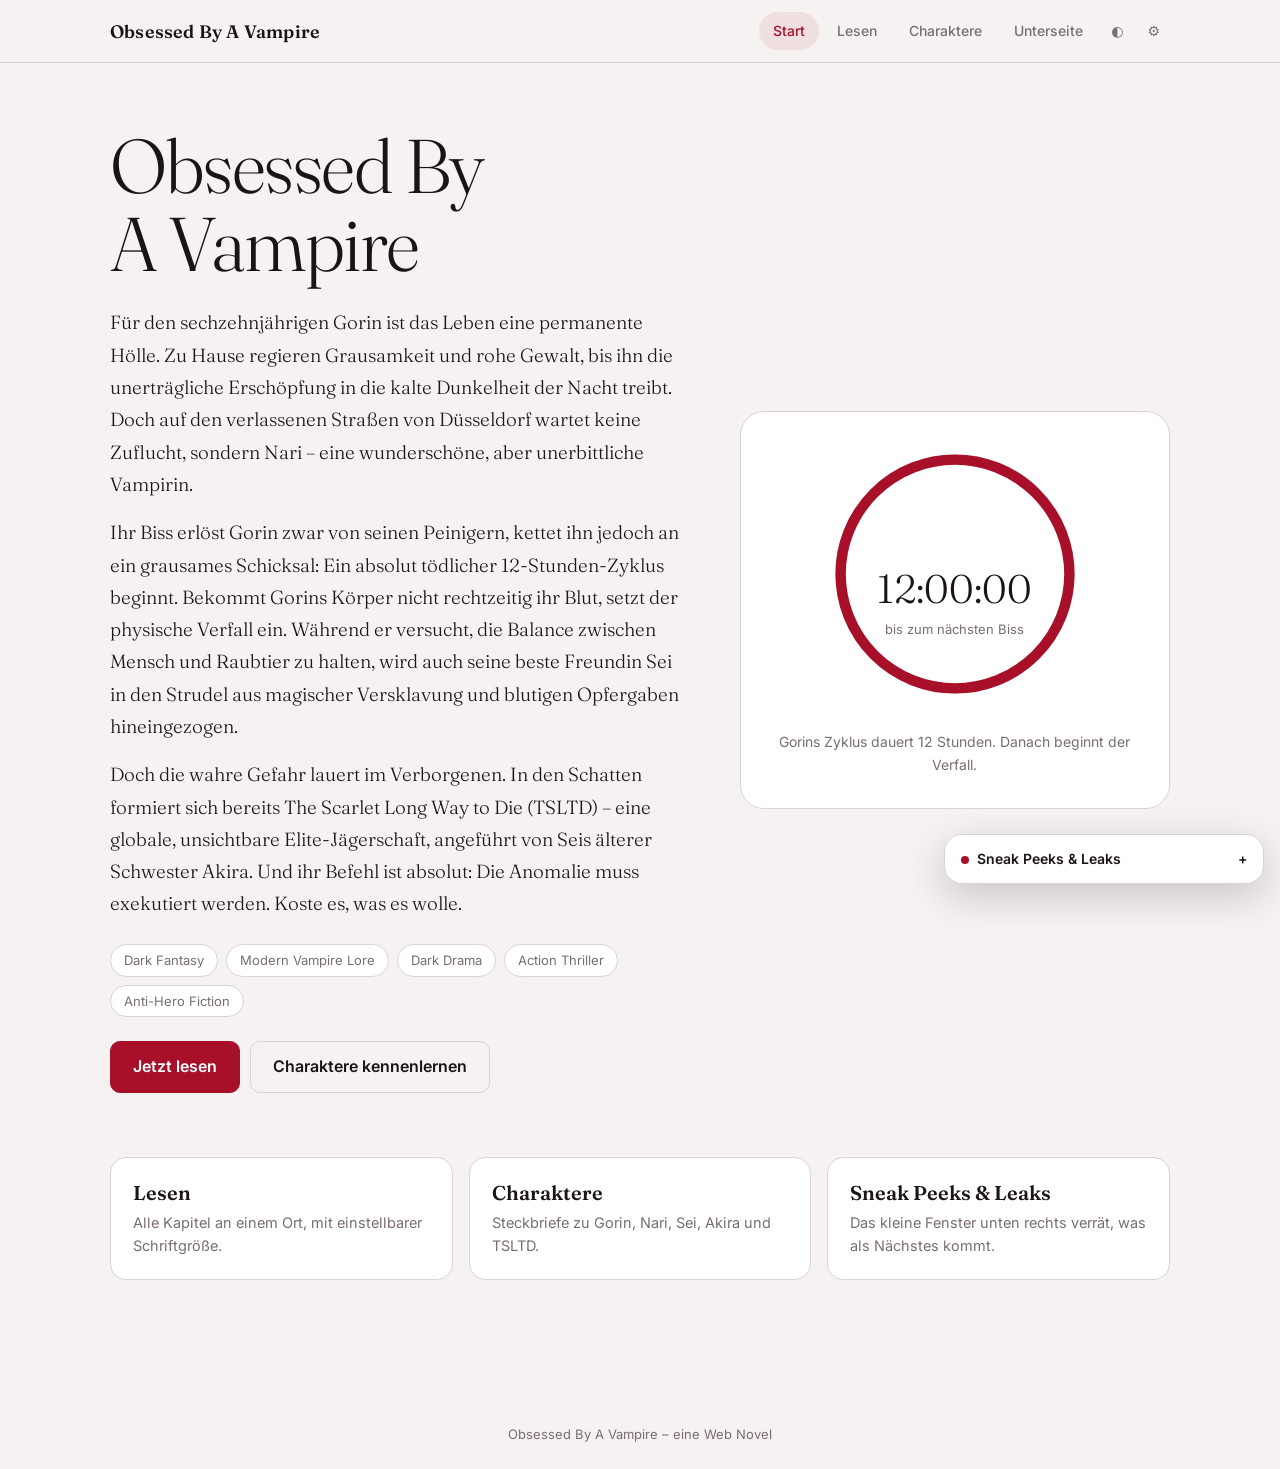
==== index.html @ 16e7b33f "Revise prologue and add character descriptions Updated the prologue and added character details for " ====
<!DOCTYPE html>
<html lang="de">
<head>
<meta charset="utf-8">
<meta name="viewport" content="width=device-width, initial-scale=1, viewport-fit=cover">
<title>My History</title>
<link rel="icon" href="data:image/svg+xml,<svg xmlns='http://www.w3.org/2000/svg' viewBox='0 0 100 100'><text y='.9em' font-size='90'>🩸</text></svg>">
 <link rel="preconnect" href="https://fonts.googleapis.com">
<link href="https://fonts.googleapis.com/css2?family=Fraunces:ital,opsz,wght@0,9..144,300;0,9..144,600;1,9..144,300&family=Inter:wght@400;500;600&display=swap" rel="stylesheet">
<style>
:root{--bg:#f6f2f1;--bg2:#ece5e4;--panel:#fff;--ink:#1b1417;--mute:#7a6d72;--line:#ddd2d2;--red:#a8102a;--redsoft:#a8102a14;--ok:#1f7a4d;
--serif:'Fraunces',Georgia,'Times New Roman',serif;--sans:'Inter',system-ui,-apple-system,'Segoe UI',sans-serif;
box-sizing:border-box;padding-top:env(safe-area-inset-top,0px);padding-bottom:env(safe-area-inset-bottom,0px)}
@media (prefers-color-scheme:dark){:root:not([data-theme="light"]){--bg:#0f0b0d;--bg2:#161013;--panel:#1b1317;--ink:#efe7e6;--mute:#9a8b90;--line:#2d2227;--red:#e0405a;--redsoft:#e0405a1c;--ok:#4ccf8b}}
:root[data-theme="dark"]{--bg:#0f0b0d;--bg2:#161013;--panel:#1b1317;--ink:#efe7e6;--mute:#9a8b90;--line:#2d2227;--red:#e0405a;--redsoft:#e0405a1c;--ok:#4ccf8b}
html{scroll-padding-top:env(safe-area-inset-top,0px)}
*{box-sizing:border-box}
[hidden]{display:none!important}
body{margin:0;background:var(--bg);color:var(--ink);font:400 16px/1.6 var(--sans);-webkit-font-smoothing:antialiased}
button{font:inherit;color:inherit;cursor:pointer}
:focus-visible{outline:2px solid var(--red);outline-offset:2px}
header{position:sticky;top:env(safe-area-inset-top,0px);z-index:10;background:color-mix(in srgb,var(--bg) 88%,transparent);backdrop-filter:blur(10px);border-bottom:1px solid var(--line)}
.bar{max-width:1100px;margin:auto;display:flex;align-items:center;justify-content:space-between;padding:12px 20px;gap:12px;flex-wrap:wrap}
.logo{font:600 18px var(--serif);letter-spacing:.2px;background:none;border:0;padding:0}
nav{display:flex;gap:4px;align-items:center;flex-wrap:wrap}
nav button,nav a{background:none;border:0;padding:8px 14px;border-radius:99px;color:var(--mute);font-weight:500;font-size:14px;text-decoration:none}
nav button[aria-current=true]{background:var(--redsoft);color:var(--red)}
nav .theme{padding:8px 10px}
main{max-width:1100px;margin:auto;padding:0 20px 120px}
.view{display:none}.view.on{display:block}
/* Start */
.hero{display:grid;grid-template-columns:1.15fr .85fr;gap:48px;align-items:center;padding:64px 0 40px}
h1{font:300 clamp(40px,7vw,76px)/1.02 var(--serif);margin:0 0 24px;letter-spacing:-1.5px}
.lead{font:300 19px/1.7 var(--serif);color:var(--ink);max-width:56ch}
.lead p{margin:0 0 16px}
.tags{display:flex;flex-wrap:wrap;gap:8px;margin:24px 0}
.tags span{border:1px solid var(--line);background:var(--panel);padding:5px 13px;border-radius:99px;font-size:13px;color:var(--mute)}
.cta{display:flex;gap:10px;flex-wrap:wrap}
.btn{display:block;text-align:center;text-decoration:none;background:var(--red);color:#fff;border:1px solid var(--red);padding:12px 22px;border-radius:10px;font-weight:600}
.btn.ghost{background:transparent;color:var(--ink);border-color:var(--line)}
.btn.big{padding:14px 20px;border-radius:12px;font-size:16px}
.btn:disabled{opacity:.55;cursor:wait}
.clock{background:var(--panel);border:1px solid var(--line);border-radius:24px;padding:32px;text-align:center}
.clock svg{width:100%;max-width:260px}
.clock .t{font:300 40px var(--serif);font-variant-numeric:tabular-nums;margin-top:-148px;position:relative}
.clock small{display:block;color:var(--mute);font-size:13px;margin-top:6px;position:relative}
.clock p{margin:92px 0 0;color:var(--mute);font-size:14px}
.cards{display:grid;grid-template-columns:repeat(3,1fr);gap:16px;margin-top:24px}
.card{background:var(--panel);border:1px solid var(--line);border-radius:16px;padding:22px}
.card h3{font:600 20px var(--serif);margin:0 0 6px}
.card p{margin:0;color:var(--mute);font-size:14.5px}
/* Lesen */
.reader{display:grid;grid-template-columns:240px 1fr;gap:28px;padding-top:32px}
.toc{position:sticky;top:76px;align-self:start;display:flex;flex-direction:column;gap:4px}
.toc h4{margin:0 0 8px;font:600 15px var(--serif)}
.toc button{text-align:left;background:none;border:0;padding:9px 12px;border-radius:10px;color:var(--mute);font-size:14px}
.toc button[aria-current=true]{background:var(--redsoft);color:var(--red);font-weight:600}
.page{background:var(--panel);border:1px solid var(--line);border-radius:20px;padding:clamp(24px,5vw,56px);min-height:70vh}
.tools{display:flex;justify-content:space-between;align-items:center;margin-bottom:28px;color:var(--mute);font-size:13px;gap:12px;flex-wrap:wrap}
.tools div{display:flex;gap:6px}
.tools button{background:var(--bg2);border:1px solid var(--line);border-radius:8px;padding:4px 11px}
.page h2{font:600 32px/1.15 var(--serif);margin:0 0 28px}
.text{font:300 var(--fs,19px)/1.85 var(--serif);max-width:62ch}
.text p{margin:0 0 1.2em}
.nextrow{display:flex;justify-content:space-between;margin-top:40px;padding-top:24px;border-top:1px solid var(--line)}
.nextrow .btn{padding:10px 20px}
/* Charaktere */
.chars{display:grid;grid-template-columns:repeat(2,1fr);gap:20px;padding-top:32px}
.char{background:var(--panel);border:1px solid var(--line);border-radius:20px;padding:26px;display:flex;flex-direction:column;gap:14px}
.head{display:flex;gap:16px;align-items:center}
.av{width:60px;height:60px;border-radius:50%;background:var(--redsoft);color:var(--red);display:grid;place-items:center;font:600 26px var(--serif);flex:none}
.char h3{margin:0;font:600 24px var(--serif)}
.char .role{color:var(--mute);font-size:14px}
.char p{margin:0;font-size:15px}
.facts{display:grid;grid-template-columns:auto 1fr;gap:6px 16px;margin:0;font-size:14px}
.facts dt{color:var(--mute)}.facts dd{margin:0}
h2.sec{font:300 34px var(--serif);margin:48px 0 0;letter-spacing:-.5px}
/* Sneak-Fenster */
.peek{position:fixed;right:max(16px,env(safe-area-inset-right,0px));bottom:calc(16px + env(safe-area-inset-bottom,0px));width:min(320px,calc(100vw - 32px));background:var(--panel);border:1px solid var(--line);border-radius:18px;box-shadow:0 12px 40px #00000030;z-index:20;overflow:hidden}
.peek>button{width:100%;display:flex;justify-content:space-between;align-items:center;background:none;border:0;padding:13px 16px;font-weight:600;font-size:14px}
.peek>button i{width:8px;height:8px;border-radius:50%;background:var(--red);display:inline-block;margin-right:8px;animation:p 2s infinite}
@keyframes p{50%{opacity:.25}}
.peek .body{display:none;max-height:300px;overflow:auto;border-top:1px solid var(--line)}
.peek.open .body{display:block}
.item{padding:14px 16px;border-bottom:1px solid var(--line);font-size:14px}
.item:last-child{border:0}
.item b{display:block;font:600 15px var(--serif);margin-bottom:2px}
.item em{font:italic 300 15px var(--serif);color:var(--ink)}
.item .k{font-size:12px;color:var(--red);font-weight:600}
.lock{filter:blur(4px);user-select:none}
/* Einstellungen */
.pop{position:fixed;top:calc(62px + env(safe-area-inset-top,0px));right:16px;width:min(300px,calc(100vw - 32px));background:var(--panel);border:1px solid var(--line);border-radius:18px;box-shadow:0 12px 40px #00000030;padding:20px;z-index:30}
.pop h4,.box h4{margin:0 0 16px;font:600 20px var(--serif)}
.pop label,.lbl{display:flex;justify-content:space-between;font-size:14px;color:var(--mute);margin:0 0 8px}
.pop input[type=range]{width:100%;accent-color:var(--red);margin:0 0 20px}
.sws{display:flex;gap:10px;flex-wrap:wrap}
.sw{display:flex;flex-direction:column;align-items:center;gap:6px;background:none;border:0;font-size:12px;color:var(--mute);padding:0}
.sw i{width:38px;height:38px;border-radius:50%;border:2px solid transparent;box-shadow:0 0 0 1px var(--line);display:block}
.sw[aria-pressed=true]{color:var(--ink);font-weight:600}
.sw[aria-pressed=true] i{border-color:var(--panel);box-shadow:0 0 0 2px var(--red)}
footer{text-align:center;color:var(--mute);font-size:13px;padding:24px}
@media(max-width:820px){.hero,.reader,.chars,.cards{grid-template-columns:1fr}.toc{position:static;flex-direction:row;flex-wrap:wrap}.toc h4{width:100%}.hero{padding-top:36px}}
@media(prefers-reduced-motion:reduce){*{animation:none!important}}
</style>
</head>
<body>
<header><div class="bar">
<button class="logo" data-go="start">Obsessed By A Vampire</button>
<nav>
<button data-go="start" aria-current="true">Start</button>
<button data-go="lesen">Lesen</button>
<button data-go="chars">Charaktere</button>
<a href="unterseite.html">Unterseite</a>
<button class="theme" id="theme" aria-label="Hell oder dunkel wechseln">◐</button>
<button class="theme" id="gear" aria-label="Einstellungen" aria-expanded="false">⚙</button>
</nav></div></header>
 
<main>
<section class="view on" id="start">
<div class="hero">
<div>
<h1>Obsessed By<br>A Vampire</h1>
<div class="lead">
<p>Für den sechzehnjährigen Gorin ist das Leben eine permanente Hölle. Zu Hause regieren Grausamkeit und rohe Gewalt, bis ihn die unerträgliche Erschöpfung in die kalte Dunkelheit der Nacht treibt. Doch auf den verlassenen Straßen von Düsseldorf wartet keine Zuflucht, sondern Nari – eine wunderschöne, aber unerbittliche Vampirin.</p>
<p>Ihr Biss erlöst Gorin zwar von seinen Peinigern, kettet ihn jedoch an ein grausames Schicksal: Ein absolut tödlicher 12-Stunden-Zyklus beginnt. Bekommt Gorins Körper nicht rechtzeitig ihr Blut, setzt der physische Verfall ein. Während er versucht, die Balance zwischen Mensch und Raubtier zu halten, wird auch seine beste Freundin Sei in den Strudel aus magischer Versklavung und blutigen Opfergaben hineingezogen.</p>
<p>Doch die wahre Gefahr lauert im Verborgenen. In den Schatten formiert sich bereits The Scarlet Long Way to Die (TSLTD) – eine globale, unsichtbare Elite-Jägerschaft, angeführt von Seis älterer Schwester Akira. Und ihr Befehl ist absolut: Die Anomalie muss exekutiert werden. Koste es, was es wolle.</p>
</div>
<div class="tags"><span>Dark Fantasy</span><span>Modern Vampire Lore</span><span>Dark Drama</span><span>Action Thriller</span><span>Anti-Hero Fiction</span></div>
<div class="cta"><button class="btn" data-go="lesen">Jetzt lesen</button><button class="btn ghost" data-go="chars">Charaktere kennenlernen</button></div>
</div>
<aside class="clock">
<svg viewBox="0 0 200 200" aria-hidden="true"><circle cx="100" cy="100" r="88" fill="none" stroke="var(--line)" stroke-width="8"/><circle id="ring" cx="100" cy="100" r="88" fill="none" stroke="var(--red)" stroke-width="8" stroke-linecap="round" transform="rotate(-90 100 100)" stroke-dasharray="553" stroke-dashoffset="0"/></svg>
<div class="t" id="tt">12:00:00</div>
<small>bis zum nächsten Biss</small>
<p>Gorins Zyklus dauert 12 Stunden. Danach beginnt der Verfall.</p>
</aside>
</div>
<div class="cards">
<div class="card"><h3>Lesen</h3><p>Alle Kapitel an einem Ort, mit einstellbarer Schriftgröße.</p></div>
<div class="card"><h3>Charaktere</h3><p>Steckbriefe zu Gorin, Nari, Sei, Akira und TSLTD.</p></div>
<div class="card"><h3>Sneak Peeks &amp; Leaks</h3><p>Das kleine Fenster unten rechts verrät, was als Nächstes kommt.</p></div>
</div>
</section>
 
<section class="view" id="lesen">
<div class="reader">
<div class="toc" id="toc"><h4>Kapitel</h4></div>
<article class="page">
<div class="tools"><span id="meta"></span><div><button id="fm" aria-label="Schrift kleiner">A−</button><button id="fp" aria-label="Schrift größer">A+</button></div></div>
<h2 id="ct"></h2><div class="text" id="cx"></div>
<div class="nextrow"><button class="btn ghost" id="prev">Zurück</button><button class="btn" id="next">Nächstes Kapitel</button></div>
</article></div>
</section>
 
<section class="view" id="chars">
<h2 class="sec">Charaktere</h2>
<div class="chars" id="cg"></div>
</section>
</main>
 
<!-- Einstellungen -->
<div class="pop" id="setp" hidden role="dialog" aria-label="Einstellungen">
<h4>Einstellungen</h4>
<label for="fsr">Schriftgröße <span id="fsv">19 px</span></label>
<input type="range" id="fsr" min="15" max="27" value="19">
<div class="lbl">Farbdesign</div>
<div class="sws">
<button class="sw" data-acc="original"><i style="background:#a8102a"></i>Original</button>
<button class="sw" data-acc="gruen"><i style="background:#1f9d5c"></i>Grün</button>
<button class="sw" data-acc="rot"><i style="background:#e0252d"></i>Rot</button>
<button class="sw" data-acc="lila"><i style="background:#8a4fd6"></i>Lila</button>
<button class="sw" data-acc="pink"><i style="background:#e8478a"></i>Pink</button>
</div></div>
 
<aside class="peek" id="peek" aria-label="Sneak Peeks und Leaks">
<button id="pk" aria-expanded="false"><span><i></i>Sneak Peeks &amp; Leaks</span><span id="pa">+</span></button>
<div class="body" id="pb"></div>
</aside>
<footer>Obsessed By A Vampire – eine Web Novel</footer>
 
<script src="auth.js"></script>
<script>
/* ===== Inhalte: hier einfach bearbeiten ===== */
const chapters=[
{t:"Prolog: Die Nacht von Düsseldorf",x:["Der letzte Gong der Schule war schon eine ganze Weile verhallt, und der späte Nachmittag schmolz langsam in eine kühle, schattige Dämmerung hinein. Die Straßen der ruhigen, abgelegenen Kleinstadt – meilenweit entfernt von den lauten, grell erleuchteten Megacitys – lagen fast wie ausgestorben da. Nur ab und zu wehte ein kalter Windstoß durch die engen Gassen, der die trockenem Blätter über den Asphalt trieb.
Auf diesem einsamen Heimweg ging Gorin Yakeri, die Hände tief in den Taschen seiner Jacke vergraben. Jeder Schritt fühlte sich an wie Blei, ein mechanisches Vorwärtskommen gegen eine unsichtbare, erdrückende Wand. Im diffusen Licht der schwach glimmenden Straßenlaternen zeichneten sich seine markanten Züge scharf ab. Sein Gesicht war etwas größer geschnitten, umrahmt von tiefschwarzem Haar. Seine Augen, umgeben von leichten Schatten, strahlten eine wache, aber tiefe Erschöpfung aus. Sein Körperbau wirkte auf den ersten Blick durchtrainiert und gepflegt, doch unter dem Stoff seiner Kleidung verbarg sich eine grausame, schmerzhafte Geschichte, die jede seiner Bewegungen leise begleitete: Am Nacken prangte eine unschöne, verbrannte Stelle – das grausame Andenken daran, wie seine Mutter ihm als kleines Kind kochend heißen Kaffee übergeschüttet hatte. Und tiefer, verborgen unter seinem T-Shirt, war sein ganzer Rücken übersät mit alten Brandwunden und jenen tiefen, unbarmherzigen Messerschnitten, die sie ihm erst vor genau einem Jahr zugefügt hatte.
Je näher er seinem Zuhause kam, desto langsamer wurden seine Schritte. Für Gorin war die Haustür kein Ort der Zuflucht, sondern das Tor zu einer permanenten Zerreißprobe. Er schob den Schlüssel ins Schloss, drehte ihn um und trat leise in den schmalen Flur.
Sofort empfing ihn diese charakteristische, toxische Stille des Hauses. Es war eine Stille, die schwer auf der Brust lastete. Direkt im Eingangsbereich traf sein Blick auf seine Mutter Eri. Sie stand im Halbdunkel, ihre Haut war von schrumpeligen, tiefen Falten gezeichnet, und ihr gesamter Körper strahlte eine bleierne, giftige Trägheit aus. Ihre dunklen Haare hingen kraftlos herab, doch es war vor allem ihr Blick, der ihn traf – ein eiskalter, toter und absolut stechender Blick, der ohne ein einziges Wort die Seele zerkratzte. Sie musterte ihn wie einen lästigen Eindringling, der es gewagt hatte, in ihr Sichtfeld zu treten.
Ohne sie eines Blickes zu würdigen, ging Gorin an ihr vorbei und warf einen flüchtigen Blick in das Wohnzimmer. Dort lag sein Vater Yafo Yakeri auf der durchgesessenen, alten Couch. Yafo war ein schwerer, übergewichtiger Mann mit einer dicken Brille, die schief auf seiner Nase saß. Er schlief tief und fest, der Mund leicht geöffnet, während der Fernseher in der Ecke flackerte und dumpfe, monotone Geräusche in den Raum warf. Yafo ignorierte die Welt, seine Familie und alles um sich herum, gefangen in seiner eigenen lethargischen Blase.
Gorin zog die Schuhe aus, ließ die Haustür hinter sich ins Schloss fallen und ging mit schnellen Schritten den Flur hinunter in sein eigenes Zimmer. Er trat ein, schloss die Tür hinter sich ab und drehte den Schlüssel im Schloss herum. Erst in diesem Moment schien der Druck auf seinen Schultern minimal nachzugeben.
Er ließ sich auf die Bettkante sinken, atmete tief aus und strich sich durch die pechschwarzen Haare. Um ihn herum lag die Dunkelheit des Zimmers, während die Nacht draußen langsam die Herrschaft über die Kleinstadt übernahm. Er zog die Schuhe aus, legte sich flach auf das Kissen und starrte an die dunkle Zimmerdecke. Die Gedanken schossen ihm durch den Kopf, drehten sich im Kreis, während er versuchte, die Anspannung des Tages loszuwerden. Er schloss die Augen, atmete ruhig ein und aus und versuchte, in die Stille der Nacht hineinzugleiten, in der festen Hoffnung, diesmal endlich die ersehnte Ruhe zu finden.
Kaum hatte Gorin sich auf dem Bett ausgestreckt und die Augen geschlossen, um dem Strudel seiner Gedanken zu entkommen, riss ein gewaltsames Beben die Stille der Nacht in Stücke.
Bumm! Bumm! Bumm!
Harte, unbarmherzige Fäuste hämmerten gegen seine Zimmertür, dass das Holz in den Angeln erbebte. Gleich darauf drang die raue, von Alkohol und tiefem Groll verzerrte Stimme seines Vaters Yafo durch den Raum: „Du Volldepp, mach endlich die Tür auf! Beweg deinen faulen Arsch, wir müssen jetzt sofort reden! Glaub ja nicht, dass du dich vor mir verstecken kannst!“
Gorin schreckte hoch. Keine Sekunde der Ruhe war ihm vergönnt. Seine insomnischen Augen blitzten in der Dunkelheit auf, während sein Puls augenblicklich in die Höhe schoss. Er stand auf – ganz gerade, mechanisch, ohne ein einziges Zeichen von Furcht in der Mimik, doch mit der eisernen Anspannung eines Soldaten vor dem Schafott. Er griff nach seiner schweren Schultasche, die achtlos auf dem Boden lag, und ging mit langsamen, festen Schritten auf die Tür zu.
Er drückte die Klinke herunter und zog die Tür auf. Im flackernden Licht des Flurs stand Yafo, ein schwerer, wuchtiger Schatten, dessen dicke Brille auf der verschwitzten Nase wackelte. Mit einer groben Hand riss Yafo ihm die Tasche aus der Hand, warf sie auf den dreckigen Flurboden und durchwühlte sie hastig. Er fischte alles heraus, was Gorin an diesem Tag von seinen Raubzügen und Diebstählen in der Stadt herbeigeschafft hatte: ein paar glänzende Armbänder, ein teures Smartphone und eine handvoll digitaler Gadgets, die er irgendwo mitgehen lassen hatte. Yafo raffte die Beute an sich, das Gesicht verzerrt vor Gier.
Doch plötzlich veränderte sich sein Ausdruck, als er merkte, dass etwas fehlte. Seine Augen verengten sich zu hasserfüllten Schlitzen. „Wo ist das goldene Etui?!“, brüllte Yafo und spuckte fast vor Wut. „Ich hab dir gesagt, du sollst mir diesen einen verdammten Gegenstand aus dem Antiquariat besorgen, du nutzloser Bastard! Und du kommst mit leerem Handschuh?!“
Bevor Gorin auch nur blinzeln konnte, traf ihn die wuchtige Faust seines Vaters im Gesicht. Der Schlag riss Gorin zur Seite, er prallte gegen den Türrahmen, während ein dumpfer Schmerz durch seinen Kopf zuckte und ein bitterer Geschmack von Blut auf seiner Zunge aufstieg.
Durch den Lärm angelockt, schob sich in diesem Moment die hagere Gestalt seiner Mutter Eri aus dem Schatten der Küche. Ihre schrumpeligen Hände zitterten, und ihr eiskalter, giftiger Blick traf den Vater. Statt zu helfen, fauchte sie ihn an: „Selbst für so einen einfachen Handlanger bist du zu inkompetent, Yafo! Du kriegst doch gar nichts gebacken, du fetter Taugenichts!“
Yafo fuhr herum, blind vor Jähzorn. Mit einer grausamen Selbstverständlichkeit holte er aus und schlug mit der flachen Hand so heftig auf Eri ein, dass sie taumelte und gegen die Wand schlug. Sofort entbrannte ein lautes, hysterisches Gezänk zwischen den beiden – ein toxischer Sturm aus Beschimpfungen, Vorwürfen und Flüchen, der das ganze Haus erfüllte, während sie aufeinander losgingen.
Gorin stand regungslos daneben. Er wischte sich das Blut von der Lippe, sah kurz zu den beiden streitenden Gestalten, die in ihrer eigenen Hölle gefangen waren, und wandte sich dann wortlos ab. Er trat zurück in sein Zimmer, schloss die Tür hinter sich und drehte den Schlüssel im Schloss um. Das Schreien und Poltern im Flur hallte gedämpft durch das Holz, während er sich wieder auf sein Bett fallen ließ, den Blick starr an die Decke gerichtet, während die Nacht schweigend über sie alle hinwegzog.
Das Getöse draußen im Flur ebbte schließlich ab, und die erstickende Schwere kehrte in Gorins Zimmer zurück. Er atmete tief durch, schob die Hand unter sein Kissen und zog eine kleine, unscheinbare Retro-Handheld-Konsole hervor. Das Plastikgehäuse war an den Ecken verkratzt, das Display voller feiner Kratzer, und der Speicher war voll mit unzähligen alten Pixel-Klassikern. Es war sein einziger Zufluchtsort, ein winziger Funke von Nostalgie und Freiheit in diesem verdammten Haus. Er schaltete das Gerät ein, das leise, pixelige Sound-Design füllte die Stille, während seine Daumen mechanisch über die Tasten glitten.
Doch der Moment der Ruhe währte nicht lange.
Mit einem lauten Ruck flog die Zimmertür auf – Yafo hatte sie im Frust einfach eingetreten. Der schwere Mann stand im Rahmen, die Augen blutunterlaufen vor Wut über den vorherigen Streit mit Eri. Sein Blick fiel sofort auf das leuchtende Display in Gorins Händen.
Mit einem groben Griff riss Yafo ihm die Konsole weg. Gorin zuckte zusammen und fuhr hoch. „Gib mir das zurück!“, zischte er, zum ersten Mal von echter Wut und Verzweiflung gepackt. „Das... das ist von meinem Freund! Das ist alles, was mir geblieben ist!“
Yafo lachte verächtlich auf, ein kalter, grausamer Laut. „So ein Schrott-Spielzeug willst du mir vorenthalten?“ Ohne zu zögern, warf Yafo die Konsole mit voller Wucht auf den harten Holzboden. Ein lautes Knacken ertönte, als das Gehäuse zersplitterte und die kleinen Platinenteile über den Boden sprangen.
In Gorin brach etwas. Er starrte auf die Trümmer seines letzten Stücks Erinnerung, seine Hände ballten sich zu Fäusten, und er sah seinen Vater mit einem so hasserfüllten, saueren Blick an, dass Yafo die Beherrschung verlor. „Du wagst es auch noch, mich so anzusehen, du elendiger Bastard?!“
Yafo holte aus und traf Gorin mit einer so brutalen Wucht ins Gesicht, dass dem Jungen schwarz vor Augen wurde. Gorin sackte augenblicklich in sich zusammen, prallte hart gegen die Bettkante und fiel regungslos auf den Boden. Die Welt um ihn herum versank in absolute Finsternis.
Es war mitten in der Nacht, als Gorin langsam wieder zu sich kam. Ein stechender Schmerz pulsierte in seinem Kiefer, und der Geschmack von Blut füllte seinen Mund. Das Haus war mucksmäuschenstill. Kein Fernseher lief mehr, keine Stimmen waren zu hören. Nur die kalten Schatten der Nacht fielen durch das Fenster in sein Zimmer.
Er richtete sich mühsam auf und lehnte sich gegen die Wand. Seine Gedanken kreisten um das Chaos, um die Zerstörung, um die permanente Hölle, in der er lebte. Und plötzlich wurde ihm klar, warum die Erschöpfung ihn seit genau fünf Tagen nicht mehr hatte einschlafen lassen. Sein Körper, sein Verstand – alles in ihm weigerte sich, in diesem Raum, in diesem Haus auch nur für eine Sekunde die Kontrolle abzugeben. Schlafen bedeutete hier, wehrlos zu sein.
Ein kalter, entschlossener Zug lag auf seinen Zügen. Er blieb länger auf den Trümmern sitzen, während sein Blick zum Fenster wanderte. Draußen rief die kühle, neonbeleuchtete Dunkelheit der schlafenden Kleinstadt. Entschlossen fasste er den Entschluss: Er würde hier nicht länger bleiben. Er musste raus. Nachts rauszugehen war der einzige Ausweg, um diesem erdrückenden Druck zu entkommen.
Gorin wollte nach der Haustür sehen, doch als er sich dem Ausgang näherte, traf ihn die bittere Realität: Seine Zimmertür war von außen mit einem massiven Stahlvorhängeschloss verriegelt worden. Sie hatten ihn eingeschlossen. Auf dem kalten Boden vor der Tür stand lediglich eine kleine Flasche Wasser und etwas Proviant – eine Ration, die gerade einmal für zwei Tage reichen würde. Daneben lag ein zerknüllter Zettel. Mit zitternden Augen las er die harten Worte, die darauf geschrieben standen: „Versuch damit zwei Wochen auszukommen, wenn du es schaffst, lassen wir dich vielleicht wieder raus.“
Ein kalter Schauer lief ihm über den Rücken, gefolgt von einer Welle blanken Hasses. Genug. Das war endgültig zu viel.
Er wandte sich ab und blickte auf den Boden, wo die zerstörten Trümmer seiner geliebten Retro-Konsole lagen. Seine Hände krampften sich zu Fäusten. Er ging in die Knie und griff unter sein Bett, wo er nach einem letzten, kostbaren Gegenstand tastete: einem kleinen, gerahmten Foto seines besten Freundes. Jenem Freund, der ihm damals die Konsole geschenkt hatte und der bei einem grausamen Autounfall ums Leben gekommen war. Die Erinnerung an diesen Verlust, gepaart mit der grausamen Willkür seiner Eltern, entfachte in Gorin eine tiefe, unbändige Wut.
Er stand auf, ging entschlossen zu seinem Schreibtisch und zog die kleine Holzkassette auf. Darin befand sich sein mühsam zusammengespartes Notgeld – knapp 600 Euro, Scheine, die er für den Tag der Flucht zurückgelegt hatte. Er steckte das Geld fest in seine Tasche. Er würde hier nicht verrotten. Er würde verschwinden.
Schnell trat er an die Tür, um sie mit Gewalt aufzubrechen, doch sie gab keinen Millimeter nach. Der Stahlriegel hielt stand. Da durchfuhr ihn ein rettender Gedanke: Er befand sich im ersten Stock. Er musste gar nicht durch den Flur – er konnte einfach aus dem Fenster klettern!
Hektisch rannte er zum Fenster, drückte gegen den Griff, doch auch hier stockte ihm der Atem: Das Fenster war ebenfalls mit einem Vorhängeschloss gesichert. Sie hatten ihn komplett eingesperrt.
Panik schoss durch seinen Kopf, doch er zwang sich zur Ruhe. Der Schlüssel. Irgendwo musste es einen geben. Gorin wirbelte herum und begann, in blinder Eile sein gesamtes Zimmer zu durchwühlen. Er riss Schubladen auf, warf Bücher um und suchte jede Ecke ab, bis seine Hand unter dem Bett eine alte, staubige Metallkiste berührte. Er zog sie hervor und öffnete sie – sie war bis zum Rand gefüllt mit einem Dutzend verschiedener, alter Schlüssel und Metallkanten.
Keine Zeit zu verlieren. Er nahm den ersten Schlüssel, steckte ihn in das Schloss des Fensters und drehte. Nichts. Er zog ihn heraus, nahm den nächsten. Wieder nichts. Sein Herz hämmerte gegen seine Rippen wie ein wild gewordener Vogel. Beim vierten Schlüssel spürte er einen leichten Widerstand. Er drückte ihn tiefer hinein, drehte ihn um – und ein lautes, metallenes Klick schnappte durch die Stille des Raumes. Das Schloss sprang auf.
In diesem Bruchteil einer Sekunde durchströmte Gorin ein fast vergessenes Gefühl: Macht. Er hielt den Schlüssel in der Hand, und zum ersten Mal seit Jahren fühlte er sich nicht mehr wie das schwache, gefangene Opfer seiner Eltern. Er hatte die Kontrolle zurück. Langsam öffnete er das Fenster, während draußen die kühle Nachtluft hereinströmte und ihn zu sich rief.
Bevor Gorin den endgültigen Schritt wog, kehrte er noch einmal kurz in den Raum zurück, um das Notwendigste zusammenzusuchen. Er brauchte Utensilien, die für eine erste Nacht draußen und den Abstieg aus dem ersten Stock taugen würden. Aus seinem Versteck nahm er etwa 20 Euro in bar mit – einen kleinen Teil des Geldes, während der Rest sicher in seiner Tasche verstaute war. Dazu steckte er sein altes, schäbiges Klapphandy ein, dessen Display an einer Ecke einen tiefen Riss hatte und mit dem man kaum mehr als einfache Anrufe oder ein paar elementare Notizen erledigen konnte. Schließlich griff er nach seiner dunklen, wetterfesten Jacke und zog sie über.
Während er so durch das spärlich beleuchtete Zimmer ging, überkam ihn plötzlich eine Welle bleierner Schwere. Seine Gedanken drifteten ab, unwillkürlich fragte er sich zum tausendsten Mal, warum seine Eltern eigentlich so abgrundtief fies, kalt und grausam zu ihm waren. Er dachte an die Geschichten zurück, die er im Laufe der Jahre über ihre eigene Vergangenheit aufgeschnappt hatte.
Yafo und Eri waren selbst in einem Umfeld aufgewachsen, das von toxischer Härte und emotionaler Kälte geprägt war. Yafo hatte in seiner Jugend erfahren müssen, wie Schwäche gnadenlos bestraft wurde, was in ihm jene dumpfe, passive Lethargie und jähzornige Grausamkeit heranwachsen ließ, die er nun an seiner eigenen Familie ausließ – gefangen in dem Glauben, dass man Menschen brechen müsse, um sie zu kontrollieren. Eri wiederum trug eine tiefe, unheilbare Verbitterung in sich; ihre eigenen Eltern hatten sie emotional völlig verstoßen, weshalb sie die Welt nur noch als einen feindlichen Ort sah, an dem man entweder Täter oder Opfer war. Sie hatte sich in ihre eigene, eiskalte Kapsel zurückgezogen, in der für Wärme oder Empathie kein Platz mehr war. Sie gaben ihre eigene, nie verarbeitete Hölle einfach Generation für Generation weiter – und Gorin war das unschuldige Ventil für ihren aufgestauten Lebensfrust.
Gorin schüttelte diese bedrückenden Gedanken ab. Die Vergangenheit seiner Eltern konnte und wollte er nicht mehr heilen; sie waren Gefangene ihres eigenen giftigen Geistes.
Er schloss für einen Moment die Augen, atmete tief die kühle Nachtluft ein, die durch das geöffnete Fenster strömte, und flüsterte leise in die Stille des Raumes: „Ich habe genug von diesen Idioten. Ich mache jetzt mein eigenes Ding.“
Mit einem festen Entschluss trat er an den Fenstersims und machte sich bereit für den Einstieg in die dunkle, neonerleuchtete Nacht.
Bevor Gorin den endgültigen Schritt wog, kehrte er noch einmal kurz in den Raum zurück, um das Notwendigste zusammenzusuchen. Er brauchte Utensilien, die für eine erste Nacht draußen und den Abstieg aus dem ersten Stock taugen würden. Aus seinem Versteck nahm er etwa 20 Euro in bar mit – einen kleinen Teil des Geldes, während der Rest sicher in seiner Tasche verstaute war. Dazu steckte er sein altes, schäbiges Klapphandy ein, dessen Display an einer Ecke einen tiefen Riss hatte und mit dem man kaum mehr als einfache Anrufe oder ein paar elementare Notizen erledigen konnte. Schließlich griff er nach seiner dunklen, wetterfesten Jacke und zog sie über.
Während er so durch das spärlich beleuchtete Zimmer ging, überkam ihn plötzlich eine Welle bleierner Schwere. Seine Gedanken drifteten ab, unwillkürlich fragte er sich zum tausendsten Mal, warum seine Eltern eigentlich so abgrundtief fies, kalt und grausam zu ihm waren. Er dachte an die Geschichten zurück, die er im Laufe der Jahre über ihre eigene Vergangenheit aufgeschnappt hatte.
Yafo und Eri waren selbst in einem Umfeld aufgewachsen, das von toxischer Härte und emotionaler Kälte geprägt war. Yafo hatte in seiner Jugend erfahren müssen, wie Schwäche gnadenlos bestraft wurde, was in ihm jene dumpfe, passive Lethargie und jähzornige Grausamkeit heranwachsen ließ, die er nun an seiner eigenen Familie ausließ – gefangen in dem Glauben, dass man Menschen brechen müsse, um sie zu kontrollieren. Eri wiederum trug eine tiefe, unheilbare Verbitterung in sich; ihre eigenen Eltern hatten sie emotional völlig verstoßen, weshalb sie die Welt nur noch als einen feindlichen Ort sah, an dem man entweder Täter oder Opfer war. Sie hatte sich in ihre eigene, eiskalte Kapsel zurückgezogen, in der für Wärme oder Empathie kein Platz mehr war. Sie gaben ihre eigene, nie verarbeitete Hölle einfach Generation für Generation weiter – und Gorin war das unschuldige Ventil für ihren aufgestauten Lebensfrust.
Gorin schüttelte diese bedrückenden Gedanken ab. Die Vergangenheit seiner Eltern konnte und wollte er nicht mehr heilen; sie waren Gefangene ihres eigenen giftigen Geistes.
Er schloss für einen Moment die Augen, atmete tief die kühle Nachtluft ein, die durch das geöffnete Fenster strömte, und flüsterte leise in die Stille des Raumes: „Ich habe genug von diesen Idioten. Ich mache jetzt mein eigenes Ding.“
Mit einem festen Entschluss trat er an den Fenstersims und machte sich bereit für den Einstieg in die dunkle, neonerleuchtete Nacht.
Die kalte, neonerleuchtete Luft der Kleinstadt legte sich wie ein schützender, schwerer Mantel um die beiden, während Gorin und Nari Seite an Seite durch die verlassenen Straßen schlenderten. Die Welt schien zu schlafen, eingetaucht in das kühle, blau-weiße Licht der Straßenlaternen und die Reklametafeln der geschlossenen Geschäfte. Im Rhythmus ihrer Schritte brach Gorin schließlich das Schweigen. Mit leiser, aber fester Stimme begann er zu erzählen – stockend anfangs, dann immer flüssiger. Er erzählte ihr von dem erdrückenden Haus, von den ständigen Schreien, von der Willkür seiner Eltern Yafo und Eri, die ihn wie ein Tier eingesperrt hatten, und von der zerstörten Konsole, dem letzten Überbleibsel seines verstorbenen Freundes.
Nari unterbrach ihn nicht. Sie hörte einfach nur zu, mit einem Blick voller tiefer Empathie, der Gorin das erste Mal seit Jahren das Gefühl gab, wirklich gesehen zu werden. Kein Mitleid, das ihn schwach machte – sondern ein stilles, echtes Verständnis.
Nach einer Weile verließen sie das flache Stadtgebiet und schlugen einen schmalen, von alten Bäumen gesäumten Pfad ein, der sich den steilen Hügel hinaufwand. Oben angekommen, öffnete sich vor ihnen ein kleiner, malerischer Aussichtspunkt. Dort oben, etwas abseits des Trubels, befand sich ein kleiner, gemütlicher Imbissstand mit warmem, gelben Lichterketten-Glanz, an dem man sich um diese späte Stunde noch eine Kleinigkeit zu essen bestellen konnte. Die Holzbänke luden zum Verweilen ein.
Sie holten sich ein paar warme Snacks, setzten sich an einen Tisch am Rand der Aussicht und blickten hinab auf das weite, schimmernde Lichtermeer der schlafenden Stadt, die unter ihnen lag wie eine Galaxie aus tausend kleinen Sternen.
Eine Weile saßen sie einfach nur da und genossen den Frieden, während sie sich über ihre Leben, ihre Gedanken und die Stille der Nacht unterhielten. Doch mit jedem Moment, den Gorin neben ihr saß, schien die Last auf seinen Schultern ein wenig leichter zu werden, was ihn unvorsichtiger machte. Der Wind zog an seiner Jacke, und für einen kurzen Augenblick verrutschte der Kragen.
Nari, die ihn aufmerksam musterte, hielt mitten in der Bewegung inne. Ihr Blick verengte sich, nicht aus Ekel, sondern aus purem Schock.
Sanft, aber bestimmt fragte sie leise: „Gorin… was ist das da an deinem Nacken?“
Gorin erstarrte. Das Glas in seiner Hand schien plötzlich bleischwer zu werden. Er atmete tief, zitternd ein, die Luft stockte ihm in der Kehle. Er wandte den Kopf langsam zu ihr und fragte mit tonloser, gefährlich ruhiger Stimme: „Wie… wie hast du das gesehen?“
Nari sah ihn ernst an, jede Spur von Leichtigkeit war aus ihrem Gesicht gewichen. „Ich habe es eben gesehen… als du auf mich draufgefallen bist. Dein Kragen ist verrutscht.“
Stille legte sich über den Aussichtspunkt. Der Wind schien den Atem anzuhalten. Gorin schloss für eine Sekunde die Augen. Die Erinnerung an den kochenden Kaffee, an die jahrelange Hölle drängte nach vorn. Er wusste, dass er sich jetzt öffnen musste – ganz oder gar nicht.
Mit einer langsamen, fast mechanischen Bewegung griff er an den Saum seiner Jacke. Er zog den Reißverschluss herunter, zog die Jacke aus und legte sie über die Bank. Dann, mit zitternden Händen, fasste er an den Saum seines T-Shirts. Ein letzter, innerlicher Kampf, bevor er das Shirt über den Kopf zog und sich in der kühlen Nachtluft komplett entblößte.
Was unter dem Stoff zum Vorschein kam, raubte Nari den Atem.
Sein kompletter Rücken war eine einzige, schreckliche Landschaft aus grauenvollen Narben. Dichte, unebene Brandwunden zogen sich über seine Schulterblätter – das ewige Mahnmal jener Nacht, in der man ihn wie ein Stück Vieh behandelt hatte. Und kreuz und quer darüber, tief und unbarmherzig in die Haut gebrannt, lagen die wulstigen Narben jener Messerschnitte, die seine Mutter ihm erst vor einem Jahr zugefügt hatte. Jede einzelne Narbe erzählte eine Geschichte von purem Schmerz, von Einsamkeit und von einer jahrelangen, systematischen Zerstörung seiner Seele.
Gorin stand da, den Rücken ihr zugewandt, die Muskeln unter der unbarmherzigen Haut leicht angespannt. Er sagte kein einziges Wort. Er wartete auf den Ekel, auf das Entsetzen, auf das Fliehen – auf all das, was er sein ganzes Leben lang von der Welt gewohnt war.
Die kühle Nachtluft strich über Gorins ungeschützte Haut, strich über das grauenhafte Gewebe aus Brandwunden und tiefen Messerschnitten, die seinen Rücken zu einer einzigen, lebendigen Erinnerung an die Hölle machten. Er stand da, den Blick starr nach vorne gerichtet, während die Anspannung in seinem Körper ihn fast zerriss. Er erwartete Zurückweisung. Er erwartete den kalten Blick, den er schon so oft gesehen hatte.
Doch stattdessen trat tiefe, bleierne Stille ein.
Ein leises, ersticktes Schluchzen durchschnitt die Nacht. Gorin zuckte zusammen. Als er den Kopf leicht zur Seite neigte, sah er es: Eine einzelne, glitzernde Träne rann über Naris Wange. In ihren Augen lag kein Ekel. Da war nur reines, schmerzhaftes Mitgefühl, das so mächtig war, dass es ihr den Atem raubte.
Langsam trat Nari einen Schritt auf ihn zu, ihre Hände leicht erhoben, als wolle sie ihn berühren. Mit zitternder Stimme fragte sie: „Gorin… Guter Gott… Kann ich… kann ich irgendetwas tun? Um das… um das alles ungeschehen zu machen?“
Gorin schloss die Augen, ballte die Hände so fest zu Fäusten, dass seine Fingerknöchel weiß anliefen. Er ließ sich schwer auf die Holzbank sinken, zog sein Shirt wieder über und wandte den Blick ab. Seine Stimme klang brüchig, fast tonlos, als er antwortete: „Du kannst gar nichts tun… Nari. Nichts davon lässt sich ändern. Es ist passiert. Und es hat mich längst… von innen heraus zerbrochen.“
Nari wollte das nicht akzeptieren. Sie trat direkt zu ihm, setzte sich neben ihn und schloss ihre Arme sanft, aber entschlossen um seinen Körper, um ihn in eine feste, wärmende Umarmung zu ziehen.
Doch in dem Bruchteil einer Sekunde, in dem ihre Wärme seinen Rücken berührte, traf Gorin die pure Panik. Der Instinkt des Getretenen, des jahrelang Misshandelten schlug Alarm. Mit einer jähen, harten Bewegung stieß er sie von sich weg. „Fass mich nicht an!“, fuhr er sie fast fauchend an, die Augen weit aufgerissen. „Wir kennen uns kaum! Du weißt überhaupt nicht, mit wem du hier redest!“
Er sprang auf, wollte sich umdrehen und in die Dunkelheit der Nacht verschwinden, um dem Gefühl der schutzlosen Blöße zu entkommen.
Doch Nari wich nicht zurück. Sie blieb auf der Bank sitzen, sah ihn mit einem unendlich traurigen, verständnisvollen Blick an und sagte leise: „Es tut mir leid… Es war nicht meine Absicht, so direkt zu sein oder Grenzen zu überschreiten.“ Sie machte eine kurze Pause, während ihre Worte schwer in der Luft hingen. „Aber… du solltest dir vielleicht mal überlegen, dich jemandem anzuvertrauen, Gorin. So weiterzumachen, das tut dir auf Dauer überhaupt nicht gut. Wenn man alles in sich hineinfrisst, führt das früher oder später zu massiven Schlafproblemen… und das ist auf Dauer absolut Gift für deinen Körper und Geist.“
In diesem Moment fror Gorin mitten in der Bewegung ein.
Sein ganzer Körper erstarrte, als hätte ihn ein Blitz getroffen. Seine Augen weiteten sich ungläubig. Schlafprobleme. Sie wusste es nicht – und doch traf sie exakt ins Schwarze. Es war der Spiegel seiner absoluten Realität.
Langsam drehte er sich zu ihr um, der Widerstand in seinem Gesicht war wie weggeblasen, zurück blieb nur eine schockierte, bleierne Leere. Mit fast unheimlicher, dumpfer Ruhe sah er sie an und flüsterte: „Woher…her weißt du das…?“ Er atmete flach aus, fuhr sich mit einer zitternden Hand durch die pechschwarzen Haare und fügte hinzu: „Ich habe seit fünf Tagen… am Stück kein Auge mehr zugemacht.“
Nari hielt den Atem an.
„Aber weißt du was das Verrückteste ist?“, fuhr Gorin fort, seine Stimme bebte vor einer seltsamen, unheimlichen Klarheit. „Mein Körper fühlt sich nicht mal müde an. Er fühlt sich nur… schwer und belastet an. Ich bin die ganze Zeit hellwach. Jede Sekunde, jede Minute. Weil mein Kopf genau weiß: Wenn ich jetzt die Augen schließe, bin ich nicht sicher. Ich liege da… und warte die ganze Zeit nur auf den nächsten Schlag von meinem Vater.“
Die Nacht um sie herum schien stiller zu werden. Der Wind wehte leise über den Aussichtspunkt und trug die eisige Wahrheit ihrer Worte fort, während Nari ihn mit einem Blick ansah, der zeigte, dass sie jetzt erst begriff, in was für einem überlebensgroßen Albtraum Gorin gefangen war.
Die eisige Luft der Nacht brannte in Gorins Lunge, während die Worte über seine Schlaflosigkeit noch wie ein Echo zwischen ihnen standen. Plötzlich, von einer unbändigen Welle aus Adrenalin, verdrängtem Hass und purer Verzweiflung getrieben, riss er das Steuer herum.
Ohne ein weiteres Wort zu sagen, packte Gorin Nari plötzlich fest an der Hand. Bevor sie auch nur reagieren konnte, zog er sie mit sich. Im Laufschritt rannte er mit ihr den steilen Weg vom Aussichtspunkt hinab, quer durch die schattigen, neonbeleuchteten Gassen, zurück bis zu dem Ort, vor dem alles begann: direkt vor sein Elternhaus.
Die dunkle Fassade des Hauses wirkte bedrohlich und einschüchternd im fahlen Licht der Straßenlaterne. Gorin blieb abrupt stehen, ließ ihre Hand los und wandte sich mit flammenden, wütenden Augen an Nari. Seine Brust hebte und senkte sich schwer, während er sie fast anbrüllte: „Du willst, dass ich mir jemanden anvertraue?! Du willst, dass sich etwas ändert?! Wenn du dieses Problem wirklich lösen willst, dann machen wir es jetzt! Lass uns reingehen und diesen Albtraum ein für alle Mal beenden – erlöse mich jetzt von meinen Eltern!“
Nari wich einen halben Schritt zurück, überrascht von der plötzlichen Härte und dem lebensgefährlichen Funken in seiner Stimme. Sie schüttelte langsam den Kopf, während in ihren Augen tiefe Sorge aufstieg. „Gorin, nein… hör auf!“, sagte sie mit fester, aber zitternder Stimme. „So sehr ich dich verstehen kann und so absolut grausam sie zu dir sind… das kannst du nicht tun. Das sind immer noch deine Eltern. Gewalt oder ein kompletter Kontrollverlust löst das nicht. Du machst dich damit nur selbst kaputt.“
Sie sah, wie Gorin am ganzen Körper bebte. Die jahrelange Anspannung drohte ihn in diesem Moment komplett zu zerreißen. Nari wusste, dass er kurz vor dem Zusammenbruch stand. Ohne zu zögern, machte sie einen Schritt auf ihn zu, ignorierte seine vorherige Abwehr und zog ihn mit einer warmen, entschlossenen Bewegung in ihre Arme. Sie legte ihren Kopf an seine Brust, hielt ihn fest und versuchte mit beruhigenden, sanften Worten, ihn von dieser gefährlichen Klippe herunterzuziehen: „Schh… beruhige dich, Gorin. Atme aus. Du musst das nicht heute Nacht allein durchstehen.“
Gorin erstarrte in ihrer Umarmung. Die Härte in seinem Körper wich langsam, und für eine Sekunde schien die Last der Welt auf seinen Schultern zu schwer zu werden.
Nari löste sich einen Hauch von ihm, sah ihm tief in die Augen und sprach den Satz aus, der alles verändern sollte: „Komm mit zu mir nach Hause. Ich helfe dir, diese Nacht rauszukommen. Du bist nicht mehr allein.“
Die Wärme von Naris Umarmung lag noch auf seiner Haut, doch schlagartig durchbrach eine eisige Welle aus Vernunft und blanker Angst diesen Moment. Mitten in der Nacht schoss es Gorin mit voller Wucht durch den Kopf: Nein. Das geht nicht. Wenn er jetzt mit ihr zu ihrem Haus ging, würde er den Schutz dieses Blocks verlassen. Und das Schlimmste: Seine Eltern. Yafo oder Eri würden morgens, spätestens bei Sonnenaufgang, nach ihm sehen. Sie würden das offene Fenster bemerken, das Schloss knacken, sein Zimmer durchwühlen – und wenn sie merkten, dass er komplett weg war, würden sie alles zerstören, was ihm noch blieb, oder noch Schlimmeres anrichten.
Gorin trat hastig einen Schritt zurück, schüttelte den Kopf und blickte Nari mit panischen Augen an. „Nein… ich kann nicht mit zu dir“, stieß er atemlos hervor. „Morgens… meine Eltern schauen nach mir. Wenn sie merken, dass ich ganz weg bin, nehmen sie mir alles, was mir noch heilig ist, oder jagen mich. Ich… ich muss vor Sonnenaufgang wieder in diesem Zimmer sein. Ich muss unbemerkt zurückklettern, bevor sie aufwachen!“
Nari erstarrte kurz. Doch statt ihn anzuschreien oder ihm zu widersprechen, hob sie den Kopf. Ein eigenartiges, fast schon sanftes Lächeln legte sich auf ihre Züge – ein Lächeln, das in dieser kalten, neonbeleuchteten Nacht absolut unwirklich wirkte. Sie sah ihn direkt an und sagte mit ruhiger, fast flüsternder Stimme: „Solange es dir gut geht… ist alles in Ordnung, Gorin. Mach dir um den Morgen keine Sorgen.“
Gorin wollte gerade erwidern, wollte ihr erklären, dass das purer Wahnsinn war, als plötzlich die absolute, unbarmherzige Erschöpfung der letzten fünf schlaflosen Tage wie ein Vorschlaghammer auf ihn einratete. Seine Beine gaben schlagartig nach. Die Welt drehte sich, die Lichter der Straßenlaternen verschwammen zu grellen Schlieren, und Gorin sackte vornüber auf den kalten Asphalt.
Er lag regungslos auf dem Boden, unfähig, auch nur einen Finger zu rühren. Sein Körper brannte vor Müdigkeit, während sein Verstand in Panik versank.
In diesem Bruchteil einer Sekunde beugte sich Nari langsam nach unten. Ihre Bewegungen wirkten plötzlich so unnatürlich leicht, fast raubtierhaft präzise. Sie kniete sich über ihn, schob seinen Kragen zur Seite und legte ihr Gesicht dicht an seinen Nacken – genau an jene Stelle, wo die alte Brandwunde seiner Mutter prangte.
Bevor Gorin auch nur einen Gedanken fassen konnte, spürte er einen plötzlichen, scharfen Schmerz.
Zwei kalte, spitze Punkte bohrten sich tief in seine Haut.
"]},
{t:"Kapitel 1: Der erste Biss",x:["Platzhalter-Text. Dieses Kapitel folgt in Kürze."]},
{t:"Kapitel 2: Zwölf Stunden",x:["Platzhalter-Text. Dieses Kapitel folgt in Kürze."]}];
const chars=[
{n:"Gorin",r:"Protagonist",f:{Alter:"16",Ort:"Düsseldorf",Spezies:"Mensch, an Nari gebunden"},d:"Wächst in Gewalt auf und flieht in die Nacht. Nari rettet ihn vor seinen Peinigern und bindet ihn zugleich an einen tödlichen 12-Stunden-Zyklus."},
{n:"Nari",r:"Vampirin",f:{Alter:"unbekannt",Ort:"Düsseldorf",Spezies:"Vampirin"},d:"Wunderschön und unerbittlich. Ihr Blut hält Gorin am Leben, ihr Biss hat sein Schicksal besiegelt."},
{n:"Sei",r:"Beste Freundin",f:{Alter:"unbekannt",Ort:"Düsseldorf",Familie:"Schwester von Akira"},d:"Gorins beste Freundin. Sie wird in den Strudel aus magischer Versklavung und blutigen Opfergaben gezogen."},
{n:"Akira",r:"Anführerin von TSLTD",f:{Alter:"unbekannt",Rolle:"Seis ältere Schwester",Ziel:"Die Anomalie exekutieren"},d:"Führt die Elite-Jägerschaft an. Ihr Befehl ist absolut und duldet keine Ausnahme."},
{n:"TSLTD",r:"The Scarlet Long Way to Die",f:{Typ:"Jägerschaft",Reichweite:"global",Status:"unsichtbar"},d:"Eine globale, unsichtbare Elite-Jägerschaft, die im Verborgenen agiert."}];
const peeks=[
{k:"Sneak Peek",t:"Kapitel 1",q:"„Ihr Lächeln war das Letzte, was er sah, bevor die Welt still wurde.“ (Platzhalter)"},
{k:"Leak",t:"Akira zieht die Schlinge zu",q:"Ein neues Mitglied von TSLTD tritt in Erscheinung."},
{k:"Leak",t:"Seis Entscheidung",q:"████████ ███ ██████ ███████",lock:1}];
 
const $=s=>document.querySelector(s);
const store=(k,v)=>{try{localStorage.setItem(k,v)}catch(e){}};
const load=k=>{try{return localStorage.getItem(k)}catch(e){return null}};
 
/* ===== Navigation ===== */
function go(v){document.querySelectorAll('.view').forEach(e=>e.classList.toggle('on',e.id===v));
document.querySelectorAll('nav [data-go]').forEach(b=>b.setAttribute('aria-current',b.dataset.go===v));scrollTo(0,0)}
document.addEventListener('click',e=>{const b=e.target.closest('[data-go]');if(b)go(b.dataset.go)});
 
/* ===== Reader ===== */
let cur=0,fs=19;
function show(i){cur=i;const c=chapters[i];$('#ct').textContent=c.t;$('#cx').innerHTML=c.x.map(()=>'<p></p>').join('');
$('#cx').querySelectorAll('p').forEach((p,j)=>p.textContent=c.x[j]);
$('#meta').textContent='Kapitel '+(i+1)+' von '+chapters.length;
document.querySelectorAll('#toc button').forEach((b,j)=>b.setAttribute('aria-current',j===i));
$('#prev').style.visibility=i?'visible':'hidden';$('#next').style.visibility=i<chapters.length-1?'visible':'hidden';
store('oabv-ch',i)}
chapters.forEach((c,i)=>{const b=document.createElement('button');b.textContent=c.t.split(':')[0];b.onclick=()=>{show(i);scrollTo(0,0)};$('#toc').append(b)});
$('#prev').onclick=()=>{show(cur-1);scrollTo(0,0)};$('#next').onclick=()=>{show(cur+1);scrollTo(0,0)};
function setFs(v){fs=Math.max(15,Math.min(27,+v||19));$('#cx').style.setProperty('--fs',fs+'px');$('#fsr').value=fs;$('#fsv').textContent=fs+' px';store('oabv-fs',fs)}
$('#fm').onclick=()=>setFs(fs-1);$('#fp').onclick=()=>setFs(fs+1);$('#fsr').oninput=e=>setFs(e.target.value);
const sv=+load('oabv-ch')||0;show(sv<chapters.length?sv:0);
 
/* ===== Charaktere ===== */
chars.forEach(c=>{const el=document.createElement('div');el.className='char';
el.innerHTML='<div class="head"><div class="av"></div><div><h3></h3><div class="role"></div></div></div><p></p><dl class="facts"></dl>';
el.querySelector('.av').textContent=c.n[0];el.querySelector('h3').textContent=c.n;el.querySelector('.role').textContent=c.r;
el.querySelector('p').textContent=c.d;
Object.entries(c.f).forEach(([k,v])=>{const dt=document.createElement('dt'),dd=document.createElement('dd');dt.textContent=k;dd.textContent=v;el.querySelector('dl').append(dt,dd)});
$('#cg').append(el)});
 
/* ===== Sneak Peeks ===== */
peeks.forEach(p=>{const d=document.createElement('div');d.className='item';
d.innerHTML='<span class="k"></span><b></b><em></em>';d.querySelector('.k').textContent=p.k;d.querySelector('b').textContent=p.t;
const em=d.querySelector('em');em.textContent=p.q;if(p.lock)em.className='lock';$('#pb').append(d)});
$('#pk').onclick=()=>{const o=$('#peek').classList.toggle('open');$('#pk').setAttribute('aria-expanded',o);$('#pa').textContent=o?'–':'+'};
 
/* ===== 12-Stunden-Uhr ===== */
function tick(){const n=new Date(),s=(n.getHours()%12)*3600+n.getMinutes()*60+n.getSeconds(),r=43200-s,
h=Math.floor(r/3600),m=Math.floor(r%3600/60),sec=r%60,z=v=>String(v).padStart(2,'0');
$('#tt').textContent=z(h)+':'+z(m)+':'+z(sec);$('#ring').setAttribute('stroke-dashoffset',553*(1-r/43200))}
tick();setInterval(tick,1000);
 
/* Farbdesign, Hell/Dunkel und Einstellungsfenster stehen in auth.js */
setFs(+load('oabv-fs')||19);
 
</script>
</body>
</html>
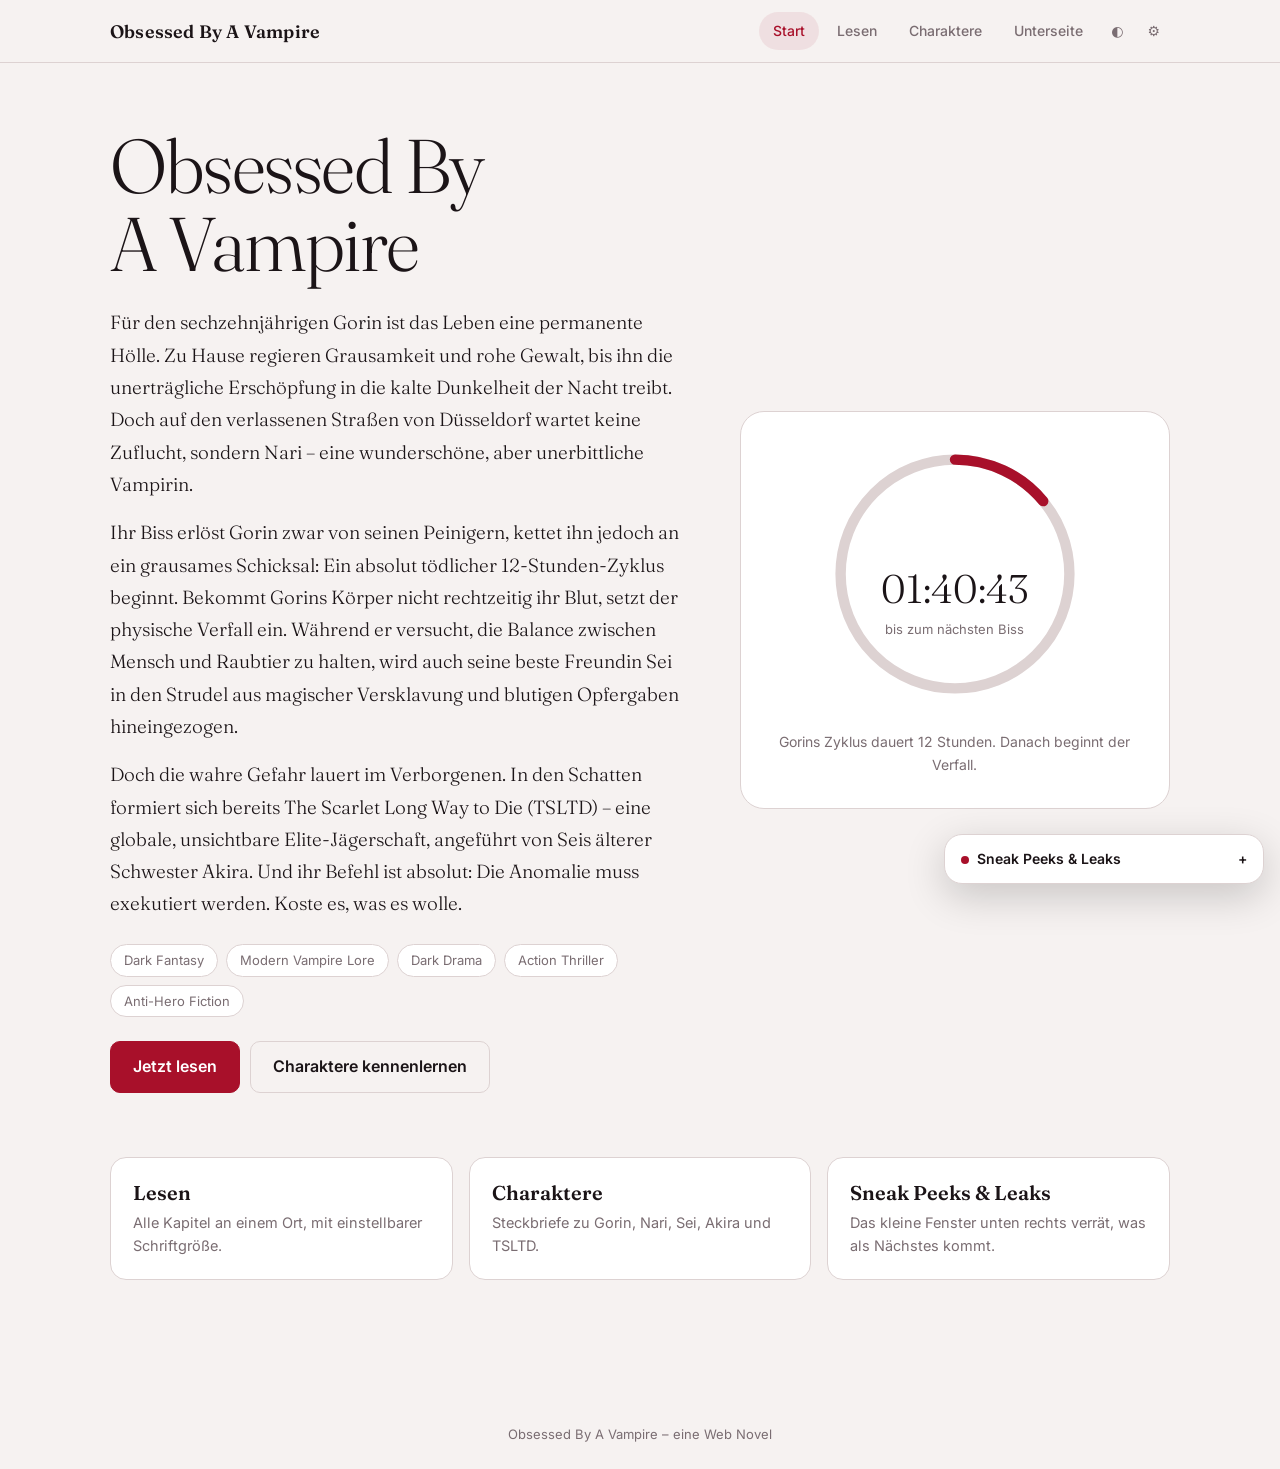
==== commit 21ba8b10: "Update index.html" ====
--- a/index.html
+++ b/index.html
@@ -181,8 +181,10 @@
 <script src="auth.js"></script>
 <script>
 /* ===== Inhalte: hier einfach bearbeiten ===== */
+/* WICHTIG: Kapiteltexte mit Backticks ` ... ` schreiben (erlaubt Zeilenumbrüche).
+   Jede neue Zeile = ein neuer Absatz. Im Text selbst keine Backticks und kein ${ verwenden. */
 const chapters=[
-{t:"Prolog: Die Nacht von Düsseldorf",x:["Der letzte Gong der Schule war schon eine ganze Weile verhallt, und der späte Nachmittag schmolz langsam in eine kühle, schattige Dämmerung hinein. Die Straßen der ruhigen, abgelegenen Kleinstadt – meilenweit entfernt von den lauten, grell erleuchteten Megacitys – lagen fast wie ausgestorben da. Nur ab und zu wehte ein kalter Windstoß durch die engen Gassen, der die trockenem Blätter über den Asphalt trieb.
+{t:"Prolog: Die Nacht von Düsseldorf",x:`Der letzte Gong der Schule war schon eine ganze Weile verhallt, und der späte Nachmittag schmolz langsam in eine kühle, schattige Dämmerung hinein. Die Straßen der ruhigen, abgelegenen Kleinstadt – meilenweit entfernt von den lauten, grell erleuchteten Megacitys – lagen fast wie ausgestorben da. Nur ab und zu wehte ein kalter Windstoß durch die engen Gassen, der die trockenem Blätter über den Asphalt trieb.
 Auf diesem einsamen Heimweg ging Gorin Yakeri, die Hände tief in den Taschen seiner Jacke vergraben. Jeder Schritt fühlte sich an wie Blei, ein mechanisches Vorwärtskommen gegen eine unsichtbare, erdrückende Wand. Im diffusen Licht der schwach glimmenden Straßenlaternen zeichneten sich seine markanten Züge scharf ab. Sein Gesicht war etwas größer geschnitten, umrahmt von tiefschwarzem Haar. Seine Augen, umgeben von leichten Schatten, strahlten eine wache, aber tiefe Erschöpfung aus. Sein Körperbau wirkte auf den ersten Blick durchtrainiert und gepflegt, doch unter dem Stoff seiner Kleidung verbarg sich eine grausame, schmerzhafte Geschichte, die jede seiner Bewegungen leise begleitete: Am Nacken prangte eine unschöne, verbrannte Stelle – das grausame Andenken daran, wie seine Mutter ihm als kleines Kind kochend heißen Kaffee übergeschüttet hatte. Und tiefer, verborgen unter seinem T-Shirt, war sein ganzer Rücken übersät mit alten Brandwunden und jenen tiefen, unbarmherzigen Messerschnitten, die sie ihm erst vor genau einem Jahr zugefügt hatte.
 Je näher er seinem Zuhause kam, desto langsamer wurden seine Schritte. Für Gorin war die Haustür kein Ort der Zuflucht, sondern das Tor zu einer permanenten Zerreißprobe. Er schob den Schlüssel ins Schloss, drehte ihn um und trat leise in den schmalen Flur.
 Sofort empfing ihn diese charakteristische, toxische Stille des Hauses. Es war eine Stille, die schwer auf der Brust lastete. Direkt im Eingangsbereich traf sein Blick auf seine Mutter Eri. Sie stand im Halbdunkel, ihre Haut war von schrumpeligen, tiefen Falten gezeichnet, und ihr gesamter Körper strahlte eine bleierne, giftige Trägheit aus. Ihre dunklen Haare hingen kraftlos herab, doch es war vor allem ihr Blick, der ihn traf – ein eiskalter, toter und absolut stechender Blick, der ohne ein einziges Wort die Seele zerkratzte. Sie musterte ihn wie einen lästigen Eindringling, der es gewagt hatte, in ihr Sichtfeld zu treten.
@@ -218,12 +220,6 @@
 Panik schoss durch seinen Kopf, doch er zwang sich zur Ruhe. Der Schlüssel. Irgendwo musste es einen geben. Gorin wirbelte herum und begann, in blinder Eile sein gesamtes Zimmer zu durchwühlen. Er riss Schubladen auf, warf Bücher um und suchte jede Ecke ab, bis seine Hand unter dem Bett eine alte, staubige Metallkiste berührte. Er zog sie hervor und öffnete sie – sie war bis zum Rand gefüllt mit einem Dutzend verschiedener, alter Schlüssel und Metallkanten.
 Keine Zeit zu verlieren. Er nahm den ersten Schlüssel, steckte ihn in das Schloss des Fensters und drehte. Nichts. Er zog ihn heraus, nahm den nächsten. Wieder nichts. Sein Herz hämmerte gegen seine Rippen wie ein wild gewordener Vogel. Beim vierten Schlüssel spürte er einen leichten Widerstand. Er drückte ihn tiefer hinein, drehte ihn um – und ein lautes, metallenes Klick schnappte durch die Stille des Raumes. Das Schloss sprang auf.
 In diesem Bruchteil einer Sekunde durchströmte Gorin ein fast vergessenes Gefühl: Macht. Er hielt den Schlüssel in der Hand, und zum ersten Mal seit Jahren fühlte er sich nicht mehr wie das schwache, gefangene Opfer seiner Eltern. Er hatte die Kontrolle zurück. Langsam öffnete er das Fenster, während draußen die kühle Nachtluft hereinströmte und ihn zu sich rief.
-Bevor Gorin den endgültigen Schritt wog, kehrte er noch einmal kurz in den Raum zurück, um das Notwendigste zusammenzusuchen. Er brauchte Utensilien, die für eine erste Nacht draußen und den Abstieg aus dem ersten Stock taugen würden. Aus seinem Versteck nahm er etwa 20 Euro in bar mit – einen kleinen Teil des Geldes, während der Rest sicher in seiner Tasche verstaute war. Dazu steckte er sein altes, schäbiges Klapphandy ein, dessen Display an einer Ecke einen tiefen Riss hatte und mit dem man kaum mehr als einfache Anrufe oder ein paar elementare Notizen erledigen konnte. Schließlich griff er nach seiner dunklen, wetterfesten Jacke und zog sie über.
-Während er so durch das spärlich beleuchtete Zimmer ging, überkam ihn plötzlich eine Welle bleierner Schwere. Seine Gedanken drifteten ab, unwillkürlich fragte er sich zum tausendsten Mal, warum seine Eltern eigentlich so abgrundtief fies, kalt und grausam zu ihm waren. Er dachte an die Geschichten zurück, die er im Laufe der Jahre über ihre eigene Vergangenheit aufgeschnappt hatte.
-Yafo und Eri waren selbst in einem Umfeld aufgewachsen, das von toxischer Härte und emotionaler Kälte geprägt war. Yafo hatte in seiner Jugend erfahren müssen, wie Schwäche gnadenlos bestraft wurde, was in ihm jene dumpfe, passive Lethargie und jähzornige Grausamkeit heranwachsen ließ, die er nun an seiner eigenen Familie ausließ – gefangen in dem Glauben, dass man Menschen brechen müsse, um sie zu kontrollieren. Eri wiederum trug eine tiefe, unheilbare Verbitterung in sich; ihre eigenen Eltern hatten sie emotional völlig verstoßen, weshalb sie die Welt nur noch als einen feindlichen Ort sah, an dem man entweder Täter oder Opfer war. Sie hatte sich in ihre eigene, eiskalte Kapsel zurückgezogen, in der für Wärme oder Empathie kein Platz mehr war. Sie gaben ihre eigene, nie verarbeitete Hölle einfach Generation für Generation weiter – und Gorin war das unschuldige Ventil für ihren aufgestauten Lebensfrust.
-Gorin schüttelte diese bedrückenden Gedanken ab. Die Vergangenheit seiner Eltern konnte und wollte er nicht mehr heilen; sie waren Gefangene ihres eigenen giftigen Geistes.
-Er schloss für einen Moment die Augen, atmete tief die kühle Nachtluft ein, die durch das geöffnete Fenster strömte, und flüsterte leise in die Stille des Raumes: „Ich habe genug von diesen Idioten. Ich mache jetzt mein eigenes Ding.“
-Mit einem festen Entschluss trat er an den Fenstersims und machte sich bereit für den Einstieg in die dunkle, neonerleuchtete Nacht.
 Bevor Gorin den endgültigen Schritt wog, kehrte er noch einmal kurz in den Raum zurück, um das Notwendigste zusammenzusuchen. Er brauchte Utensilien, die für eine erste Nacht draußen und den Abstieg aus dem ersten Stock taugen würden. Aus seinem Versteck nahm er etwa 20 Euro in bar mit – einen kleinen Teil des Geldes, während der Rest sicher in seiner Tasche verstaute war. Dazu steckte er sein altes, schäbiges Klapphandy ein, dessen Display an einer Ecke einen tiefen Riss hatte und mit dem man kaum mehr als einfache Anrufe oder ein paar elementare Notizen erledigen konnte. Schließlich griff er nach seiner dunklen, wetterfesten Jacke und zog sie über.
 Während er so durch das spärlich beleuchtete Zimmer ging, überkam ihn plötzlich eine Welle bleierner Schwere. Seine Gedanken drifteten ab, unwillkürlich fragte er sich zum tausendsten Mal, warum seine Eltern eigentlich so abgrundtief fies, kalt und grausam zu ihm waren. Er dachte an die Geschichten zurück, die er im Laufe der Jahre über ihre eigene Vergangenheit aufgeschnappt hatte.
 Yafo und Eri waren selbst in einem Umfeld aufgewachsen, das von toxischer Härte und emotionaler Kälte geprägt war. Yafo hatte in seiner Jugend erfahren müssen, wie Schwäche gnadenlos bestraft wurde, was in ihm jene dumpfe, passive Lethargie und jähzornige Grausamkeit heranwachsen ließ, die er nun an seiner eigenen Familie ausließ – gefangen in dem Glauben, dass man Menschen brechen müsse, um sie zu kontrollieren. Eri wiederum trug eine tiefe, unheilbare Verbitterung in sich; ihre eigenen Eltern hatten sie emotional völlig verstoßen, weshalb sie die Welt nur noch als einen feindlichen Ort sah, an dem man entweder Täter oder Opfer war. Sie hatte sich in ihre eigene, eiskalte Kapsel zurückgezogen, in der für Wärme oder Empathie kein Platz mehr war. Sie gaben ihre eigene, nie verarbeitete Hölle einfach Generation für Generation weiter – und Gorin war das unschuldige Ventil für ihren aufgestauten Lebensfrust.
@@ -274,9 +270,224 @@
 In diesem Bruchteil einer Sekunde beugte sich Nari langsam nach unten. Ihre Bewegungen wirkten plötzlich so unnatürlich leicht, fast raubtierhaft präzise. Sie kniete sich über ihn, schob seinen Kragen zur Seite und legte ihr Gesicht dicht an seinen Nacken – genau an jene Stelle, wo die alte Brandwunde seiner Mutter prangte.
 Bevor Gorin auch nur einen Gedanken fassen konnte, spürte er einen plötzlichen, scharfen Schmerz.
 Zwei kalte, spitze Punkte bohrten sich tief in seine Haut.
-"]},
-{t:"Kapitel 1: Der erste Biss",x:["Platzhalter-Text. Dieses Kapitel folgt in Kürze."]},
-{t:"Kapitel 2: Zwölf Stunden",x:["Platzhalter-Text. Dieses Kapitel folgt in Kürze."]}];
+`.split("\n").filter(l=>l.trim())},
+{t:"Kapitel 1: Der erste Biss",x:`Gorin riss die Augen auf, doch sein Blick wurde sofort von einer undurchdringlichen Finsternis verschluckt. Es fühlte sich an, als würde sein ganzer Kopf, seine Augen und sein inneres Bewusstsein mit einer warmen, schweren Flut aus eigenem Blut überschwemmt werden. Jedes Geräusch der Welt erstarb. Sein Herz hämmerte ein einziges Mal wild gegen seine Rippen und blieb dann fast stehen.
+Über ihm löste sich Nari langsam von seinem Hals. Sie wischte sich mit dem Handrücken kurz über die Lippen, auf denen ein Hauch von hellem Rot schimmerte, und blickte auf ihn herab. In ihren Augen lag ein tiefer, dunkler Glanz, als sie mit ruhiger, fast hypnotischer Stimme flüsterte: „Ich hoffe… du fühlst dich jetzt besser.“
+Gorin lag im Schatten der Nacht, der kalte Asphalt drückte gegen seinen Rücken, während in seinem Verstand ein absolutes Gewitter aus panischen Fragen tobte: Was… was ist gerade passiert? Träume ich? Ist das alles nur ein verdammt kranker Albtraum? Ist sie… ist sie etwa böse? Wird sie mich jetzt hier im Dunkeln erlösen – oder mich umbringen?
+Gedanken schossen ihm durch den Kopf wie Messerschnitte: War das der Moment, in dem er endgültig verloren war? Oder war das der Punkt, an dem alles einen völlig neuen, unaufhaltsamen Lauf nahm? Ob das, was sie gerade getan hatte, gut oder schlecht war – er wusste es nicht mehr. Er wusste gar nichts mehr.
+Die Schwere, die nach dem Biss auf Gorin herabregnete, war endgültig. Seine Gedanken zersplitterten, die Schmerzen in seinem Hals verschwommen in einer tiefen, bleiernen Nacht, und schließlich gab der Rest seines Bewusstseins nach. Die Finsternis schluckte alles.
+Als Gorin die Augen wieder öffnete, drang grelles Tageslicht durch den Raum. Ein stechender, dröhnender Schmerz hämmerte in seinem Schädel. Er lag in seinem Bett, das Gesicht nach oben gerichtet, die Decke bis zur Brust gezogen.
+Pock, pock, pock.
+Jemand klopfte an seine Zimmertür, aber es war kein gewaltsames Hämmern, kein hasserfülltes Brüllen wie sonst. Es war fast… vorsichtig. Die Tür ging langsam auf, und zu Gorins absoluter Fassungslosigkeit traten seine Eltern ein.
+Sein Vater Yafo stand im Raum, die dicken Brillengläser beschlagen, das Gesicht bleich und von einer tiefen, echten Reue gezeichnet. Bevor Gorin auch nur blinzeln konnte, tat Yafo etwas, das in den letzten fünfzehn Jahren absolut undenkbar gewesen wäre: Er sank vor dem Bett auf die Knie, holte mit der Hand aus und haute sich selbst mit voller Wucht eine schallende Ohrfeige ins eigene Gesicht.
+„Gorin… es tut mir so unendlich leid“, stotterte Yafo, die Stimme zitternd vor Scham. „Was für ein Monster war ich nur zu dir? Ich ziehe all das zurück. Bitte verzeih mir…“
+Gorin stockte der Atem. Er lag da wie vom Donner gerührt, starrte seinen Vater an und fragte sich, ob er immer noch in einer Wahnvorstellung steckte.
+In diesem Moment schob sich auch seine Mutter Eri ins Zimmer. Ihre sonst so toten, eiskalten Augen waren feucht von Tränen. Sie hielt einen Teller mit frisch zubereitetem Essen in den Händen, stellte ihn behutsam auf den Nachttisch und strich ihm – völlig unerwartet – sanft über die Wange. „Du musst Hunger haben, mein Schatz“, flüsterte Eri mit einer weichen, mütterlichen Stimme, die er seit seiner frühsten Kindheit nicht mehr gehört hatte. „Ich koche dir jetzt jeden Tag etwas Gutes.“
+Gorin, der sich mühsam aufsetzte, rang nach Luft. Sein Herz hämmerte wie wild gegen seine Rippen. Er sah zwischen den beiden hin und her, unfähig, dieses absurde Szenario zu begreifen, und fragte mit heiserer, zitternder Stimme: „Warum… warum seid ihr auf einmal so… so freundlich zu mir?! Was ist hier los?!“
+Yafo hob den Blick, die Hände fahrig. „Es tut uns leid, Gorin… Wir haben erkannt, dass wir dich all die Jahre nur als Ventil, als Werkzeug für unseren eigenen Frust benutzt haben. Du musst uns vergeben.“ Yafo griff in seine Jackentasche und zog die kaputte, völlig zersplitterte Retro-Konsole hervor, legte sie vorsichtig auf das Bett. „Ich… ich werde versuchen, sie wieder zu reparieren. Ich verspreche es dir.“
+In diesem Bruchteil einer Sekunde schoss Gorin ein eiskalter, verstörender Gedanke durch den Kopf: Nari. Gestern Nacht. Der Biss in seinen Nacken. Konnte das… konnte das etwa etwas mit dem zu tun haben, was sie ihm angetan hatte? Hatte dieser Biss ihre Gehirne, ihre grausamen Seelen komplett verdreht und sie plötzlich zu lieben, reumütigen Eltern gemacht?
+Mit hölzernen, mechanischen Bewegungen bedankte er sich leise, schickte seine Eltern mit einem abwinken hinaus, weil er „allein sein musste“. Die Tür schloss sich.
+Gorin blieb zurück, doch sein Körper rebellierte auf eine Weise, die er nicht kontrollieren konnte. Er war wie benommen, die Luft schien ihm in der Kehle zu stecken, er konnte kaum noch atmen. Er griff an seinen Hals – und erschrak zutiefst: Unter seiner Haut pulsierten seine Adern dick, schwer und heiß wie flüssiges Eisen. Sein ganzer Körper kochte von einer fremden, unheimlichen Kraft, die ihn innerlich fast zerriss. Er wusste absolut nicht mehr, was hier passierte.
+In blinder Panik stürzte er zum Fenster, riss die Rollläden herunter, sodass der Raum in dunkles, schützendes Zwielicht getaucht wurde. Er verriegelte die Zimmertür mit dem Stahlriegel, ließ sich auf den Boden sinken und begann mechanisch, das Essen in sich hineinzuschlingen, während seine Hände unkontrolliert zitterten.
+Er war nicht mehr derselbe. Und er hatte verdammt noch mal keine Ahnung, was aus ihm geworden war.
+Kaum hatte Gorin den letzten Bissen des Essens heruntergewürgt, während seine Adern unter der Haut noch immer wild und heiß pulsierten, geschah es erneut. Ein plötzlicher, stechender Schmerz durchbohrte seinen Kopf. Die Wände seines Zimmers schienen zu verschwimmen, der Boden unter ihm löste sich auf, und in Sekundenschnelle wurde ihm wieder komplett schwarz vor Augen.
+Dunkelheit umfing ihn – doch mitten in dieser Finsternis schnitt eine vertraute, klare Stimme durch die Stille: Naris Stimme.
+Als sich die Dunkelheit im nächsten Augenblick wieder lichtete, traf Gorin der Schlag. Die trüben, heruntergelassenen Rollläden seines Zimmers waren verschwunden. Der kalte, staubige Boden war fort. Er lag draußen in der kühlen Nachtluft, exakt auf demselben harten Asphalt vor dem Haus, auf den er kurz zuvor im Fieber gesunken war.
+Neben ihm stand Nari. Sie blickte auf ihn herab, die Hände lässig in den Taschen ihrer Jacke vergraben, und musterte ihn mit einem Ausdruck von tiefem, fast melancholischem Verständnis.
+Langsam stützte Gorin sich ab, atmete schwer und verwirrt aus. Seine Hände zitterten, sein Verstand stand still.
+Nari lächelte schwach und sagte leise: „Hast du jetzt endlich gesehen, wie es aussehen könnte, wenn du ein normales Leben führen würdest? Wie es ist, wenn deine Eltern dich lieben statt dich zu quälen?“ Sie machte eine kurze Pause, während ihr Blick weich, aber bestimmt wurde. „Das war für dich bisher wahrscheinlich völlig undenkbar… deshalb wollte ich dir diesen Blick in diese Welt ermöglichen. Dir zeigen, dass es auch anders sein kann.“
+Gorin, der noch immer nach Luft schnappte und das Gefühl hatte, dass sein Gehirn explodierte, starrte sie an. Seine Stimme überschlug sich vor Verwirrung und panischer Wut, als er herausstieß: „Was… was hast du gerade mit mir gemacht?! Was war das eben für ein kranker Scheiß?!“
+Nari zuckte kaum merklich mit den Schultern. Ihre Antwort kam kühl, kurz und völlig ungerührt: „Ich habe dir nur den Traum gezeigt, den du dir insgeheim dein ganzes Leben lang gewünscht hast. Nicht mehr und nicht weniger.“
+Gorin taumelte einen Schritt zurück, hielt sich den Kopf und rang nach Fassung. Alles in ihm schrie, dass das unmöglich war. Doch der Schmerz, die Erinnerung an den Biss in seinem Nacken und die Intensität dieses vermeintlichen „Familienfriedens“ brannten sich in sein Bewusstsein.
+Mit zitternder Stimme, den Blick fest auf sie gerichtet, brachte er mühsam die Frage heraus, die ihm schon seit Stunden auf der Seele brannte: „Schon gut… ich habe kapiert, dass das alles nicht echt war. Aber… was zum Teufel bist du überhaupt?“
+Nari sah ihn an, ohne auch nur eine Sekunde zu zögern. Die Maske der sanften, ruhigen Beobachterin fiel für einen Moment ab, und ein gefährlicher, uralter Glanz trat in ihre Augen. „Ich bin nichts anderes als ein Vampir“, antwortete sie tonlos und ehrlich. „Und ich versuche auf meine Weise, dir jetzt zu helfen.“
+Ein kurzes, fast schmerzhaftes Bedauern schlich sich in ihre Züge, als sie fortfuhr: „Es tut mir so unendlich leid… Eigentlich liegt es in meiner Natur, Menschen zu jagen, sie zu töten, um an ihr reines Blut zu kommen. Aber deins… deins war unglaublich lecker, Gorin. So voller Schmerz, Stärke und Überlebenswillen.“
+Sie lehnte sich ein Stück zu ihm vor, ein gefährliches, fasziniertes Lächeln auf den Lippen, während ihre spitzen Eckzähne im Mondlicht aufblitzten: „Ich schätze… ich werde von deinem Blut verdammt gerne noch mehr kosten.“
+Der Satz hing noch schwer und vibrierend in der Luft, als sich plötzlich alles veränderte. Während Nari mit diesem gefährlichen, faszinierten Lächeln dastand und ankündigte, von seinem Blut mehr zu kosten, schoss ein greller, stechender Lichtstrahl über den Horizont. Der neue Tag brach an – das erste, unbarmherzige Sonnenlicht schoss durch die dunklen Gassen.
+Bevor das Licht sie verbrennen konnte, reagierte Nari mit unmenschlicher Geschwindigkeit.
+Ohne zu zögern, packte sie Gorin fest am Arm. Im nächsten Moment hoben sie ab. Gorins Augen weiteten sich vor blankem Entsetzen, als der Boden unter ihnen verschwand und sie wie in Zeitlupe – getragen von einer unsichtbaren, gewaltigen Kraft – durch die Luft glitten. Sie schwebten nach oben, direkt auf sein offenes Zimmerfenster zu, und landeten lautlos im Halbdunkel seines Raumes.
+Gorin erstarrte komplett. Sein Verstand schaltete in diesem Moment einfach ab.
+Sie kann fliegen. Sie ist ein Vampir. Sie trinkt mein Blut.
+In seinem Kopf herrschte absolute Stille, gefolgt von einer dumpfen Ergebung. Er zuckte innerlich nur noch mit den Schultern und dachte sich: Weißt du was? Ist mir jetzt auch scheißegal. Ich kann sowieso nichts mehr verkraften. Mein Gehirn brennt durch.
+Bevor Nari verschwand, kramte sie kurz in ihrer Tasche und drückte ihm einen ganzen Stapel an eingepackten Snacks und Lebensmitteln in die Hand – Vorräte, die sie noch hastig eingesammelt hatten, bevor sie vorhin vom Aussichtspunkt losgelaufen waren.
+Nari trat einen Schritt zurück ins fahl werdende Tageslicht, das bereits den Rahmen des Fensters berührte. Sie sah ihn mit einem tiefen, fast warmen Blick an, während sich ihr Körper im nächsten Augenblick wie Rauch in der Luft auflöste und spurlos verpuffte. Ihre letzte, leise Stimme hallte noch im Raum nach: „Schlaf dich aus, Gorin… ich hole dich in der nächsten Nacht wieder ab.“
+Gorin stand allein in seinem Zimmer. Die Vorräte lagen schwer in seinen Händen, seine Adern pulsierten noch immer heiß unter seiner Haut, und die Realität hatte ihn wieder – doch diesmal gab es kein Zurück mehr.
+Das grelle Tageslicht brannte in Gorins Zimmer, während er schwer atmend auf dem Bett lag. Ein brennender, unstillbarer Durst riss ihm die Kehle auseinander. Er griff nach seiner Wasserflasche auf dem Nachttisch, kippte sie hoch – doch sie war leer. Komplett leer. Er hatte gestern Nacht in seiner panischen Benommenheit offenbar jeden einzelnen Tropfen ausgetrunken. Warum? Warum hatte er so einen abartigen, unstillbaren Durst?
+Die Panik kroch ihm eiskalt den Rücken hoch. Ein grauenvoller Verdacht schoss ihm durch den Kopf: Hatte das etwa alles mit gestern zu tun? Mit dem Biss? Mit dem, was Nari ihm angetan hatte?
+In völliger Verzweiflung hämmerte er mit der Faust gegen seine Zimmertür. Immer lauter, immer wilder, bis Schritte im Flur ertönten. Die Tür flog auf. Doch da stand kein reumütiger Vater wie in der grausamen Illusion von gestern Nacht.
+Dort stand Yafo. Und sein Blick war wieder eiskalt, hasserfüllt und von purem Ekel verzerrt.
+Gorin stieß, völlig entsetzt und zitternd, hervor, dass irgendetwas ganz gewaltig mit seinem Körper nicht stimmte. Doch Yafo hörte gar nicht richtig hin. Sein Gesicht verzerrte sich vor Wut, als er auf die leeren Vorräte blickte.
+Yafo trat einen Schritt vor, packte Gorin am Kragen und zischte voller Verachtung: „Jetzt weißt du endlich, wie sich andere Menschen fühlen, die nicht genug Geld haben! Weil du einfach nichts auf die Reihe kriegst und uns nur zur Last fällst! Du musst verdammt noch mal mehr für uns ranschaffen, hast du verstanden?!“
+Bevor Gorin auch nur antworten konnte, riss Yafo die Hand hoch und rammte ihm seine Faust mit voller Wucht direkt in den Magen.
+Gorin schnappte nach Luft, keuchte auf und sackte in sich zusammen. Sein Vater knallte die Tür zu und ließ ihn allein. Gorin kauerte sich auf dem Bett zusammen, klammerte sich an seinen schmerzenden Bauch und begann am ganzen Körper zu zittern.
+Doch das war erst der Anfang des Horrors.
+Plötzlich fing seine Haut an zu brennen, als würde sie von innen heraus verbrennen. Sie löste sich stellenweise auf, riss auf, und eine unerträgliche Hitze breitete sich in seinem Fleisch aus. Gleichzeitig verdunkelte sich seine Sicht, bis seine Augen fast komplett versagten. Ein brennender Schmerz schoss durch seinen Kopf, speziell hinter sein rechtes Auge.
+Er griff sich fassungslos an den Schädel – und spürte, wie etwas Glitschiges, Warmes über seine Wange lief. Eine weiße, schleimige Substanz quoll aus seiner Augenhöhle. Mit Entsetzen, das jenseits aller menschlichen Vorstellungskraft lag, wurde ihm klar, was das war: Es war sein eigenes Auge.
+Es löste sich auf, gab nach und fiel ihm buchstäblich aus dem Kopf.
+Ein markerschütternder, unmenschlicher Schrei entkam seiner Kehle, der durch das ganze Haus hallte, während die Dunkelheit endgültig nach ihm griff – bis im selben Augenblick das Fenster aufschwang und Nari ihn fand.
+Bevor Gorin in der absoluten Dunkelheit versinken konnte, schoss Nari durch das offene Fenster herein. Ihr Blick, sonst so verspielt und kalt, verengte sich zu einem reißenden Raubtierblick. Sie fackelte keine Sekunde. Mit blitzartiger Präzision packte sie ihn und vergrub ihre Fänge tief in seinem Hals.
+Heißer, süßer Schmerz durchströmte seine Adern. In der Sekunde, in der das Vampirblut in seinen Körper überging, passierte das Unfassbare: Seine Haut hörte auf zu brennen, die Wunden schlossen sich, und das herabgefallene, schleimige Auge regenerierte sich in einer ekelhaften, aber lebensrettenden Metamorphose augenblicklich in seiner Augenhöhle. Gorin schnappte nach Luft und sackte in sich zusammen – völlig beruhigt, aber von einer bleiernen Erschöpfung erschlagen. Diesmal gab es keine schöne Illusion. Sein Körper hatte die gesamte Energie des Bisses schlicht und einfach aufbrauchen müssen, um diesen grauenhaften Verfall und das verlorene Auge überhaupt zu reparieren.
+Draußen im Flur riss unterdessen die Geduld von Gorins Vater. Das ständige Schreien und Keuchen ging Yafo auf die Nerven. Mit wütendem Gesichtsausdruck riss er die Zimmertür auf, bereit, dem Jungen die nächste Lektion zu erteilen.
+Doch als er den Raum betrat, stockte ihm der Atem.
+Dort stand Nari. Sie bewegte sich mit einer unheimlichen, übernatürlichen Anmut. Bevor Yafo auch nur einen Laut von sich geben konnte, glitt sie mit einem Satz direkt auf ihn zu. Sie drückte zwei Finger sanft gegen seine Wangen, sah ihm tief in die Augen und flüsterte mit einer Stimme, die seinen Willen wie Glas brechen ließ: „Vergiss alles, was du hier gesehen hast. Du lässt ihn ab jetzt in Ruhe. Und du bringst ihm genug Proviant – aber so, dass es niemandem auffällt.“
+Yafos Blick glasierte sofort ein. Er nickte starr, als wäre er eine Marionette, drehte sich um, schloss die Zimmertür ab und verschwand im Haus.
+Die Sequenz wechselte zurück in den schummrigen Raum. Gorin lag zitternd in Naris Armen, während sein Körper den letzten Rest der Regeneration verarbeitete. Nari strich ihm über die Wange und säuselte leise: „Guter Junge… Du machst das schon ganz richtig. Gleich ist alles vorbei.“
+Plötzlich knackte das Schloss. Die Zimmertür öffnete sich einen Spalt, und Yafo stand im Türrahmen – beladen mit Bergen von Proviant, Konserven und massenhaft Wasserflaschen. Er stellte alles geräuschlos ab, schloss die Tür wieder und zog sich zurück.
+Direkt vor Gorins Zimmertür hörte man ein dumpfes Poltern, als der Vater die restlichen Vorräte achtlos auf den Boden fallen ließ. Der Käfig war neu bestückt – doch der Preis dafür war Gorins Fleisch und Blut gewesen.
+Mit zitternden Fingern strich sich Gorin über das frisch regenerierte Gesicht. Sein rechtes Auge saß wieder an seinem Platz, doch das Gefühl von Kälte und Verwesung steckte ihm noch tief in den Knochen. Er blickte Nari an, die ihn mit einem merkwürdigen, fast bedächtigen Ausdruck in den Augen musterte.
+„Was… was war das eben gerade?“, stieß Gorin heiser hervor. „Warum ist mein Körper fast zerfallen?“
+Nari atmete tief aus, ließ sich auf die Bettkante sinken und starrte kurz an die Wand, ehe sie antwortete. Ihre sonst so spielerische, leicht arrogante Art war wie weggeblasen.
+„Normalerweise… bringe ich Menschen sofort um“, sagte Nari und ihre Stimme klang plötzlich ungewohnt ernst. „Ich sauge sie komplett aus, bis kein Tropfen mehr da ist. Ich bin eine der gierigsten meines Schlags. Aber bei dir… aus irgendeinem Grund wollte ich das nicht. Ich wollte dich behalten.“
+Sie sah ihn direkt an, und in ihren roten Augen spiegelte sich eine dunkle Erinnerung. „Jetzt erinnere ich mich auch wieder, warum ich andere Menschen nie am Leben gelassen habe. Ich wusste genau, was passiert, wenn man sie verschont. Sie überleben den ersten Biss, ja… aber ihr Körper fängt an zu sterben, wenn sie nicht alle zwölf Stunden neues Blut bekommen. Sie werden absolut abhängig von dem Vampir, der sie gezeichnet hat.“
+Gorins Atem stockte. Die Worte trafen ihn härter als jede Faust seines Vaters. Seine Augen weiteten sich vor Entsetzen, als er die Konsequenzen begriff. Er starrte sie an, seine Stimme zitterte unkontrolliert: „Heißt das… muss ich jetzt mein ganzes Leben lang jeden Tag von dir gebissen werden?!“
+Nari lächelte schwach, legte den Kopf schief und nickte langsam. „Ja, Gorin. Genau darauf läuft es hinaus. Du bist jetzt an mich gebunden. Für immer.“
+Um keine Missverständnisse aufkommen zu lassen, zählte Nari ihm die unerbittlichen Regeln auf, die ab sofort sein Leben bestimmten:
+1.	Der 12-Stunden-Zyklus: Sein Körper braucht alle zwölf Stunden einen Biss von ihr, ansonsten setzt der physische Verfall wieder ein – und beim nächsten Mal gibt es vielleicht kein Zurück mehr.
+2.	Das Schicksal des Duos: Dieser Zustand hält für den Rest seines menschlichen Lebens an. Es gibt nur zwei Wege, diesen Kreislauf zu durchbrechen: Entweder Gorin wird irgendwann selbst zu einem vollwertigen Vampir – oder sie sterben beide.
+3.	Die Anomalie: Sollte Gorin sterben, während Nari noch lebt, bricht etwas in ihr. Sie wird zu einer willenlosen, wilden Anomalie, die unkontrolliert alles verschlingt, was ihr vor die Zähne kommt – Mensch wie Vampir.
+Gorin sackte in sich zusammen. Die Last dieser Offenbarung wog schwerer als die Schläge seines Vaters, schwerer als die jahrelange Schlaflosigkeit. Er war kein freier Mensch mehr. Er war eine tickende Zeitbombe, gefangen in einem goldenen Käfig aus Vampirblut und einer tödlichen Symbiose.
+Doch als er nach draußen zur geschlossenen Tür blickte, hinter der das Essen und das Wasser lagen, die sein gehorsam gemachter Vater ihm gebracht hatte, wurde ihm eins klar: In dieser Welt gab es für ihn ohnehin keinen Platz. Nari war seine einzige Rettung – und sein Gefängnis zugleich.
+Diese Nacht war für Gorin eine bizzare Mischung aus tiefem, schmerzhaftem Horror und einer unheimlichen, verdrehten Erlösung, während er und Nari die Stunden verbrachten, bis der neue Tag anbrach. Am nächsten Morgen riss ihn das plötzliche Aufschlagen seiner Zimmertür aus dem Schlaf. Sein Vater stand im Raum, die Züge hart und unnachgiebig.
+„Gorin, hör mir jetzt ganz genau zu“, zischte Yafo mit kalter Entschlossenheit. „Mir ist klar, dass es zu auffällig wäre, wenn du plötzlich nicht mehr zur Schule gehst. Deswegen wirst du da ab heute wieder aufschlagen. Du wirst ab sofort auch nichts mehr klauen, denn das würde uns nur unnötig ins Visier bringen. Wir haben im Hintergrund eine Sache gedreht, die bei dir extrem auffällig ist, deshalb müssen wir das jetzt verbergen. Du kommst von unseren Plänen nicht ab. Du gehörst uns immer noch, und du machst exakt das, was wir sagen.“
+Ohne auf eine Antwort zu warten, drehte sich der Vater um und ließ ihn stehen. Gorin blieb keine Wahl; mechanisch zog er sich an und schleppte sich aus dem Haus, hinaus auf die Straßen von Düsseldorf, die im kalten Morgenlicht glänzten.
+Er ging den gewohnten Weg Richtung Schultor, die grauen Fassaden der Gebäude zogen an ihm vorbei. Doch Mitten vor dem Schulgelände, als die ersten Schüler an ihm vorbeiliefen und das Schulgebimmel durch die Luft hallte, traf ihn die blanke Panik wie ein Vorschlaghammer:
+Verdammt… die 12-Stunden-Frist.
+Sein nächster Biss stand bevor, und er saß mitten im Unterricht, kilometerweit entfernt von Nari, während die Zeit unerbittlich gegen ihn tickte.
+Kaum betrat Gorin den Klassenraum, fing es an. Ein trockener, unbarmherziger Durst riss ihm die Kehle auf, und die ersten leichten Schmerzen kündigten an, dass die zwölf Stunden abliefen. In diesem Moment erklang sie – klar, leise und direkt in seinem Kopf: Komm auf das dunkle Klo. Ich warte.
+Nari. Sie war hier.
+Gorin sprang fast auf, doch in diesem Augenblick knallte die Lehrerin die Aufgabenblätter auf die Tische. „Setzen, Gorin. Wir schreiben jetzt sofort die Leistungskontrolle. Keine Ausnahmen.“
+„Nein… ich muss da weg“, stieß er keuchend hervor. Er schüttelte den Kopf. „Frau Müller, ich kann nicht. Ich habe Durchfall, es tut mir leid, ich muss dringend aufs Klo! Ich werde den Test nachschreiben, versprochen!“
+Bevor sie antworten konnte, drehte er sich um und stürmte aus dem Klassenzimmer. Doch er kam nicht weit. Ein anderer Lehrer, der gerade auf dem Flur patrouillierte, packte ihn im Vorbeigehen mit eiserner Hand am Kragen und hielt ihn fest. „Halt, junger Mann, wohin so eilig? Zurück in den–“
+In Gorin kochte die pure, raubtierhafte Panik hoch. Gepaart mit dem Vampirblut, das nach Energie schrie, handelte sein Körper wie von selbst. Er holte aus und rammte dem Lehrer die Faust direkt in den Magen.
+Der Lehrer schnappte nach Luft und ließ ihn vor Schmerz los. Gorin starrte ihn entsetzt an, keuchte ein hektisches: „Es tut mir leid!“, und rannte mit letzter Kraft den Flur hinunter, direkt auf die Toiletten zu.
+Er riss die Tür zum dunklen Jungenklo auf. Drinnen schien die Zeit stillzustehen. Nari saß auf dem Waschbecken, die Beine übereinandergeschlagen, mit einem gefährlich-verlockenden Lächeln. An den Wandfliesen standen zwei andere Schüler und ein weiterer Lehrer, die augenscheinlich mitten in einer Bewegung erstarrt waren – wie leblose Statuen, die Augen weit aufgerissen, unfähig sich zu rühren.
+Gorin schnappte nach Luft, stützte sich an der Wand ab und starrte sie fassungslos an: „Was… was hast du mit denen gemacht?“
+Nari kicherte leise, eine dunkle Melodie in dem stillen Raum. „Sie haben mich angeschaut, als ich reinkam. Da sind sie erstarrt. Keine Sorge, Gorin… dieser Zustand löst sich von selbst auf, sobald wir hier verschwunden sind und ich dich gebissen habe. Komm her.“
+Er taumelte auf sie zu, ließ sich widerstandslos in ihre Arme fallen und präsentierte seinen Hals. Nari fackelte nicht lange. Ihre Fänge bohrten sich tief in seine Haut. Der brennende Schmerz in seinem Körper explodierte in ein rauschendes, wohliges Gefühl, als das frische Blut seine Zellen flutete und die drohende Verwesung augenblicklich stoppte.
+Während Nari ihn trank und er langsam wieder zu Atem kam, sprudelte der ganze Stress aus Gorin heraus. Er erzählte ihr hastig alles: dass er heute zur Schule geschickt wurde, weil es sonst zu auffällig gewesen wäre, und dass er gerade im Affekt seiner Lehrerin – beziehungsweise dem Lehrer auf dem Flur – mit der Faust in den Magen geboxt hatte.
+Nari hörte ihm aufmerksam zu, während sie ihre Fänge aus seinem Hals zog und ihm über die blutverschmierte Wange strich. Sie lächelte sanft, fast stolz.
+„Siehst du, Gorin?“, flüsterte sie. „Das ist das Zeichen. Du stehst genau auf der Rasierklinge zwischen Mensch und Vampir. Dein Körper hat jetzt schon die unbändigen Instinkte und die rohe Wut eines Raubtiers, aber du trägst noch die Schwächen und den Verstand eines Menschen in dir. Du wirst von Tag zu Tag gefährlicher… für sie alle.“
+Gorin lehnte gegen das kalte Porzellan des Waschbeckens, während die Nachwehen des Bisses langsam durch seine Adern klangen. Seine Haut brannte nicht mehr, die Wunden waren verheilt, doch die Realität schlug doppelt so hart zu. Mit glasigen Augen blickte er Nari an.
+„Nari… was machen wir jetzt?“, fragte er mit zitternder Stimme, während sein Blick zu den erstarrten Schülern an der Wand glitt. „Ich habe einem Lehrer in den Magen geboxt. Ich bin aus dem Unterricht geflüchtet. Zu Hause… zu Hause bringen die mich um, wenn die das erfahren. Die werden mich windelweich prügeln, weil ich alles riskiere.“
+Nari glitt lautlos vom Waschbecken herunter. Ihre roten Augen fixierten ihn mit einer unheimlichen, absoluten Entschlossenheit. Sie trat nah an ihn heran, legte eine kalte Hand sanft an seine Wange und wischte einen Rest Blut von seiner Haut.
+„Nein, Gorin“, sagte sie leise und mit einer tonnenschweren Sicherheit, die jeden Zweifel erstickte. „Du wirst nicht mehr geschlagen werden. Ich werde dafür sorgen, dass sie dir kein Haar mehr krümmen.“
+Ihr Blick wurde weicher, fast besitzergreifend, als sie sich noch ein Stück weiter zu ihm beugte.
+„Ich werde dich vor allem und jedem beschützen – vor deiner Familie, vor dieser verfluchten Schule, vor der ganzen Welt. Und dafür trinke ich dein Blut, genau so, wie es in meiner Natur steht. Das ist unser Pakt.“
+Sie lächelte – ein Anflug von Vorfreude lag in diesem Lächeln, das gleichzeitig pure Faszination und tödliche Gefahr ausstrahlte.
+„Und keine Sorge… ich werde dich nicht sterben lassen. Irgendwann, wenn die Zeit reif ist und du ganz auf der Kippe zwischen Leben und Tod stehst, werde ich den letzten Schritt tun. Dann werde ich dich zu meinem Vampir machen. Dann sind wir für immer verbunden, und du wirst ewig leben.“
+Gorin hielt den Atem an. Die Angst, die ihn eben noch zerrissen hatte, wich einem eisigen, tiefen Frieden. Er war kein hilfloser Junge mehr, der sich vor den Fäusten seines Vaters verstecken musste. Er gehörte jetzt zu ihr.
+Kaum war Nari in der Luft der Schultoilette verschwunden und der Bann um die erstarrten Schüler und den Lehrer gebrochen, trat Gorin zitternd den Rückweg an. Er musste zurück ins Klassenzimmer, musste so tun, als wäre nichts passiert. Doch als er dem Lehrer, den er vorhin noch aus Panik in den Magen geboxt hatte, auf dem Gang entgegentrat, geschah das Unfassbare.
+Der Mann stolperte, griff sich keuchend an die Brust und sackte augenblicklich zu Boden.
+Gorin stürzte erschrocken nach vorn, rief panisch nach einem anderen Lehrer, der sofort herbeigeeilt kam. Doch niemand begriff, was hier geschah. Der am Boden liegende Lehrer wand sich in lautlosem Schmerz – sein Körper schien von jetzt auf gleich zu kollabieren.
+In diesem Moment traf Gorin ein kalter Schauer. Eine schreckliche Vermutung stieg in ihm auf: Hatte Nari… hatte sie das getan?
+Kaum hatte er diesen Gedanken zu Ende gedacht, erklang ihre glasklare, spöttische Stimme direkt in seinem Kopf: „Genauso ist es, mein Junge.“
+Er begriff schlagartig. Sie war nicht weg; sie war in seinen Gedanken, beobachtete jedes Detail durch seine Augen.
+„Ich habe ihn umgebracht“, flüsterte Nari in seinem Verstand weiter, „damit nichts weiter passiert. Niemand darf dir gefährlich werden.“
+Ein kalter, fast elektrisierender Ruck ging durch Gorins Bewusstsein. Früher hätte ihn der Anblick eines sterbenden Menschen in den Wahnsinn getrieben. Doch jetzt? Er spürte keine Reue. Nur eine eiskalte, pragmatische Erkenntnis: Wenn er überleben will, wenn sie ihre Ziele erreichen wollen, wird er in dieser grausamen Welt früher oder später selbst über Leichen gehen müssen. Die Welt hatte ihn schließlich auch nie verschont. Seine Empathie war verbrannt. Es war ihm egal.
+„Du hast es genau erfasst“, hauchte Nari in seinen Gedanken, während sie zu sahen, wie der Lehrer am Boden zuckte. „Er zerfällt von innen. Genauso wie du es tust, wenn du mich verlierst.“
+`.split("\n").filter(l=>l.trim())},
+{t:"Kapitel 2: Zwölf Stunden",x:`Bevor Sei am anderen Ende der Leitung überhaupt antworten konnte, spürte Gorin einen kalten Lufthauch. Nari stand lautlos neben ihm und nahm ihm mit einer fließenden Bewegung das Smartphone aus der Hand.
+Ihre Stimme war wie Samt, durchzogen von rasiermesserscharfem Eis, als sie in den Hörer sprach: „Planänderung. Wir treffen uns am Aussichtspunkt in der Stadtmitte. Sei pünktlich.“
+Sie drückte das Gespräch weg und warf Gorin das Handy wieder zu. Er schaute sie verwundert an, die Stirn in Falten gelegt, wagte es aber nicht, ihr zu widersprechen. Er nickte nur stumm. Nari packte ihn erneut, und der gewaltige Ruck riss sie in den Nachthimmel. Der Wind peitschte um Gorins Ohren, als sie über das Lichtermeer der Stadtmitte schossen und schließlich sanft auf dem harten Beton des Aussichtspunkts landeten.
+Fünf quälend lange Minuten vergingen. Nur das ferne Rauschen der Stadt durchbrach die Stille.
+Dann hörten sie hastige Schritte. Sei tauchte aus den Schatten auf, völlig außer Atem. Als sie aufblickte, erstarrte sie. Vor ihr standen Gorin und Nari, angestrahlt vom fahlen Mondlicht und den Neonlichtern der Stadt. Nari wirkte in der Realität noch viel furchteinflößender und gleichzeitig wunderschöner, als Sei es sich jemals hätte vorstellen können. Die schiere Präsenz der Vampirin raubte dem Mädchen den Atem.
+Mit langsamen, lautlosen Schritten trat Nari auf Sei zu. Sie blickte auf das zitternde Mädchen herab, ihre Augen leuchteten gefährlich auf.
+„Du willst ihn also beschützen“, schnurrte Nari und ihre Stimme duldete keinen Widerspruch. „Gut. Aber mein Pakt hat einen Preis. Von nun an schuldest du mir absoluten Gehorsam. Dein Wille gehört mir. Und als Tribut bringst du mir pro Woche mindestens einen Menschen.“
+Seis Augen weiteten sich vor Entsetzen, doch sie sah zu Gorin hinüber. Für ihn würde sie alles tun.
+„Knie nieder“, befahl Nari kalt.
+Wie in Trance, als würden unsichtbare Fäden ihre Gelenke steuern, ließ sich Sei auf den kalten Betonboden sinken. Sie faltete die Hände, schluckte die letzte Menschlichkeit in sich herunter und flüsterte mit bebender, aber entschlossener Stimme: „Hiermit besiegel ich den Pakt.“
+In dem Moment, als die Worte ihre Lippen verließen, passierte es.
+Ein tiefes, blutrotes Leuchten flammte in Seis Augen auf. Die eisige Nachtluft um sie herum wurde mit einem Schlag unnatürlich warm, fast schon drückend heiß. Ein Ruck ging durch Seis Körper. Als sie langsam wieder aufstand, war etwas in ihr gebrochen und gleichzeitig neu geschmiedet worden.
+Sie sah Gorin an, und ein noch viel extremerer, fast schon manischer Fürsorgeinstinkt für ihn flutete ihren Verstand. Doch als sie ihren Blick zu Nari wandte, senkte sie demütig den Kopf. Der Pakt war ins Blut gebrannt. Von dieser Sekunde an war Sei der wunderschönen Vampirin bedingungslos und absolut untergeben.
+Der Wind auf dem Aussichtspunkt hatte sich gelegt. Die rote Glut in Seis Augen verblasste langsam zu ihrem normalen, sanften Braun, doch etwas Grundlegendes hatte sich verändert. Sie blinzelte, sah sich um und atmete tief durch. Ihr Verstand war noch da. Sie war immer noch Sei – mit all ihren Erinnerungen, ihren Vorlieben und ihrer Persönlichkeit. Doch als sie Gorin ansah, spürte sie diesen überwältigenden, fast schon schmerzhaften Drang, ihn vor allem und jedem auf dieser Welt beschützen zu müssen.
+Nari umrundete das kniende Mädchen wie ein Raubtier, das seine Beute begutachtete. Ein zufriedenes, kaltes Lächeln spielte auf ihren makellosen Lippen.
+„Steh auf, Sei“, befahl die Vampirin. Sei gehorchte sofort, ohne auch nur eine Millisekunde zu zögern.
+„Lass uns die Regeln klären“, Nari blieb vor ihr stehen, ihre Stimme klang leise, aber sie schnitt durch die Nacht wie Glas. „Du behältst deinen Willen. Du bist kein hirnloser Zombie. Aber mach dir keine Illusionen: Du bist von nun an meine Sklavin. Dein Leben gehört mir. Solltest du auch nur den leisesten Wunsch hegen, dich gegen mich zu stellen, oder ein einziges Wort gegen mich aussprechen… wird dein Verstand in tausend Stücke zerspringen. Du wirst auf der Stelle sterben, und dein Körper wird sich in reine, rohe Magie auflösen, die vom Wind in die Schatten getragen wird. Habe ich mich klar ausgedrückt?“
+Sei nickte stumm, ihr Gesicht eine Maske aus bedingungsloser Akzeptanz.
+In diesem Moment riss bei Gorin etwas. Der Rausch des Fluges, das Adrenalin, diese kranke Faszination – all das fiel mit einem Schlag von ihm ab. Übrig blieb nur das nackte Entsetzen. Er sah seine beste Freundin, das Mädchen, das mit ihm gelacht und Hausaufgaben gemacht hatte, wie sie sich widerstandslos versklaven ließ.
+„Bist du eigentlich komplett wahnsinnig?!“, brach es aus Gorin heraus. Er trat einen Schritt auf Nari zu, die Fäuste geballt, völlig vergessend, wie gefährlich die Kreatur vor ihm war. „Was hast du da gerade getan? Das ist falsch! Du hast sie versklavt! Das war nicht der Deal, Nari, verdammt noch mal!“
+Nari wandte langsam den Kopf. Ihr Blick traf Gorin mit einer solchen Kälte, dass ihm der Atem im Hals stecken blieb. Doch sie wurde nicht wütend. Sie seufzte nur leise, als würde sie mit einem naiven Kind sprechen.
+„Werd nicht hysterisch, kleiner Wirt“, erwiderte sie kühl. „Glaubst du ernsthaft, ich lasse ein menschliches Mädchen einfach so mit unserem Geheimnis herumlaufen? Was wir sind, was in dir schlummert – das sind extrem sensible Daten. Ein einziges falsches Wort von ihr, ein einziger Moment der Schwäche, und wir hätten die gesamte Jägerschaft oder Schlimmeres am Hals.“
+Sie trat ganz nah an Gorin heran und tippte ihm mit einem eiskalten Finger gegen die Brust.
+„Man kann in dieser Welt niemandem vertrauen, Gorin. Niemandem. Ein Schwur unter Freunden ist wertlos, wenn es um Leben und Tod geht. Ich habe lediglich dafür gesorgt, dass unser Geheimnis absolut sicher ist. Wenn sie loyal ist, hat sie nichts zu befürchten.“ Sie lächelte dünn. „Und jetzt beruhige dich. Wir haben diese Woche noch einen Menschen zu jagen.“
+Der Wind wehte kalt über den Aussichtspunkt, doch Nari schüttelte nur leicht den Kopf. „Wir werden nicht Händchen haltend auf die Jagd gehen. Das ist ab heute dein Job, Sei. Und du wirst ihn alleine erledigen.“
+Bevor Gorin auch nur etwas sagen konnte, packte Nari Sei sanft, aber bestimmt am Arm. „Komm mit.“ Sie zog das Mädchen in eine verlassene, neonbeleuchtete Damentoilette am Rande des Platzes. Das flackernde Licht spiegelte sich in den verdreckten Kacheln, als Nari sich zu Sei wandte.
+„Als meine Dienerin bist du nicht mehr an die Grenzen deines menschlichen Körpers gebunden“, erklärte die Vampirin mit ruhiger, fast hypnotischer Stimme. „Du hast nun die Fähigkeit, deine Gestalt komplett zu verändern. Es ist ganz einfach: Du musst nur an die Form denken, die du annehmen willst. Denk dir selbst ein neues Gesicht aus oder stell dir eine bestimmte Person vor, die du imitieren möchtest. Dann spannst du jeden einzelnen Muskel in deinem Körper an und konzentrierst dich nur auf diesen einen Gedanken: Ich will diese Person sein.“
+Nari strich Sei eine Haarsträhne aus dem Gesicht. „Damit wirst du sie ködern. Du verführst sie, spielst mit ihren Begierden und lockst sie an den Ort, den wir vereinbaren. Verstanden?“
+Sei nickte.
+Als die beiden kurz darauf wieder nach draußen zu Gorin traten, blieb Sei stehen. Sie atmete tief ein, schloss die Augen und spannte ihren Körper an. Gorin spürte, wie die Luft um sie herum plötzlich unnatürlich vibrierte.
+Dann passierte es: Innerhalb von zwei bis drei Sekunden zerfiel Seis Körper vor seinen Augen in eine Art dunklen, flirrenden Schatten – als würde sich ihre gesamte Struktur in Luft auflösen – nur um sich im selben Atemzug direkt wieder neu zusammenzusetzen. Vor ihm stand nicht mehr das vertraute Mädchen aus seiner Klasse, sondern eine ältere, fremde und gefährlich verführerische Frau.
+Gorin stolperte fassungslos einen Schritt zurück.
+Die fremde Frau lächelte, und es war Seis weiche, fürsorgliche Stimme, die aus ihrem Mund kam. Sie trat auf Gorin zu. „Alles ist in Ordnung, Gorin. Nichts daran ist falsch. Mach dir keine Sorgen.“
+Gorin schluckte schwer. Er sah zu, wie Sei sich umdrehte und mit eleganten Schritten in die Dunkelheit der Stadt verschwand, auf der Suche nach ihrem ersten Opfer.
+Er blickte zu Nari, die regungslos neben ihm stand und zufrieden in die Nacht starrte. In diesem Moment fiel es Gorin wie Schuppen von den Augen. Er hatte Nari verurteilt, aber in Wahrheit hatte sie recht. Ihre Methoden waren grausam und unmenschlich – aber sie waren notwendig. Nari war die Einzige, die die Situation wirklich unter Kontrolle hatte, die Einzige, die ihn bedingungslos beschützte. Gorin senkte den Kopf und akzeptierte schweigend, dass es absolut sinnlos war, ihr jemals wieder zu widersprechen. Gorin sah Sei nach, bis sie in der Dunkelheit verschwunden war. Er schluckte schwer, wandte sich an Nari und stellte die eine Frage, die ihm seit Minuten im Kopf brannte: „Warum dieser extreme Aufwand? Du bist ein verdammter Vampir. Wer oder was sollte dir auf dieser Welt gefährlich werden können, dass du ein sechzehnjähriges Mädchen magisch versklaven musst, nur damit sie nicht redet?“
+Nari lachte leise, aber es war ein humorloses, bitteres Geräusch. Sie lehnte sich an das kalte Geländer des Aussichtspunkts und starrte auf die Lichter von Düsseldorf hinab.
+„Du denkst zu klein, Gorin“, sagte sie kühl. „Du hast zu viele schlechte Filme gesehen. Du denkst, Vampire sind die Spitze der Nahrungskette. Aber für die, die wirklich die Macht auf dieser Welt haben, sind wir nichts weiter als ein Fehler im System. Eine Anomalie.“
+Gorin runzelte die Stirn. „Eine Anomalie?“
+„Ein Riss in der Realität“, erklärte sie leise, und zum ersten Mal hörte Gorin so etwas wie echte Vorsicht in ihrer Stimme. „Es gibt Dinge da draußen, Gorin, die weit älter und viel verdrehter sind als ich. Dämonen, verfluchte Orte, Objekte, die den Verstand fressen. Die Menschen – oder zumindest die wenigen, die davon wissen – fassen all das unter dem Begriff Anomalien zusammen. Und weil sie Angst davor haben, dass ihre zerbrechliche, normale Welt zusammenbricht, haben sie Kettenhunde von der Leine gelassen.“
+Sie drehte den Kopf und sah ihm direkt in die Augen. Ihr Blick war todernst.
+„Eine globale, unsichtbare Jägerschaft. Sie experimentieren mit uns. Sie saugen die dunkle Magie aus getöteten Anomalien und schmieden daraus Waffen, die uns nicht nur töten, sondern komplett aus der Existenz radieren können. Wenn diese Leute auch nur den leisesten Hinweis darauf bekommen, dass ein Pakt-Vampir wie ich in dieser Stadt existiert... dann schicken sie keine Polizei. Sie schicken absolute Elite-Killer, die diese ganze Stadt dem Erdboden gleichmachen, um mich zu kriegen. Verstehst du jetzt, warum Seis Schweigen überlebenswichtig ist?“
+Tokio, Akihabara. Es war früher Morgen in Japan. Es war früher Morgen in Japan. Das neonfarbene Licht der Werbetafeln fiel durch die Jalousien von Akiras spärlich eingerichtetem Apartment. Sie stand gerade in der Küche, als ihr privates Handy klingelte.
+„Sei?“, fragte sie und klemmte sich das Telefon zwischen Schulter und Ohr.
+„Ich habe es getan, Akira“, erklang Seis Stimme am anderen Ende. Sie klang ruhig, fast unnatürlich sanft. „Ich bin den Pakt eingegangen. Ich gehöre jetzt Nari. Wenn ich auch nur ein Wort gegen sie richte, zerreißt die Magie meinen Verstand und bringt mich auf der Stelle um.“
+Akira gefror das Blut in den Adern. Die Kaffeetasse in ihrer Hand rutschte ihr durch die Finger und zerschellte auf dem Boden.
+„Was?! Bist du komplett bescheuert?!“, brüllte Akira in den Hörer, die nackte Panik ließ ihre Stimme überschlagen. „Warum hast du das getan?! Weißt du eigentlich, was das bedeutet?! Sei, du bist in absoluter Lebensgefahr!“
+Doch in der Sekunde, in der sie brüllte, schaltete ihr Verstand. Wenn diese „Nari“ wirklich so mächtig war, dass sie einen magischen Todespakt weben konnte, durfte sie auf keinen Fall wissen, dass Akira eingeweiht war. Ein falsches Wort am Telefon könnte Seis Todesurteil sein. Mit zitternden Fingern drückte Akira abrupt auf Auflegen. Sie warf das Handy auf die Küchenablage und stützte sich schwer atmend ab.
+Ihr Herz hämmerte wie wild. Ihre kleine Schwester war einer Anomalie in die Hände gefallen. Und nicht irgendeiner.
+Akira richtete sich auf. Die Panik in ihren Augen wich einer eiskalten, absoluten Entschlossenheit. Sie ging zu einem unscheinbaren Wandschrank, tippte einen Code in ein verstecktes Tastenfeld ein und zog eine schwere, mattschwarze Kiste heraus. Darin lagen keine normalen Waffen, sondern hochspezialisiertes Equipment – Silberlegierungen, pechschwarze Klingen und ein Abzeichen, das sie als hochrangiges Mitglied einer geheimen Einheit auswies.
+Akira war nicht einfach nur eine große Schwester in Japan. Sie war ein hohes Tier in einer global operierenden Organisation, die paranormale Anomalien und übernatürliche Wesen jagte, um die normale Welt im Gleichgewicht zu halten. Sie hatte in ihrer Karriere schon etliche Vampire zur Strecke gebracht. Aber ein Vampir, der Menschen mental versklavt und Verträge schließt, bei denen sich Körper in Magie auflösen? Das war kein normaler Blutsauger. Das war eine Anomalie der allerhöchsten und bösartigsten Stufe.
+Sie griff nach einem verschlüsselten Satellitentelefon und wählte eine Nummer, die auf keinem normalen Server existierte.
+„Hier spricht Akira“, sagte sie, ihre Stimme war jetzt wieder kalt und messerscharf. „Ich brauche mein Team. Sofort. Wir haben ein Code-Red-Szenario in Deutschland. Ein hochgradiger Vampir, bösartiger als alles, was wir bisher in den Akten haben. Startet sofort alle Ermittlungen zu einem Zielobjekt namens Nari. Trommelt die Leute zusammen. Wir gehen auf die Jagd.“
+Die stählerne Aufzugstür glitt lautlos auf und gab den Weg in das kalte, künstliche Licht der tiefsten Untergrundebene frei. Akira trat heraus. Wer sie oben auf den Straßen von Tokio sah, erblickte lediglich eine atemberaubend schöne, zweiundzwanzigjährige Frau. Ihr langes, schneeweißes Haar fiel ihr makellos über die Schultern, und ihre Züge wirkten fast schon zu perfekt, um menschlich zu sein. Niemand ahnte, was sich hinter dieser schönen Fassade verbarg: Sie war die unangefochtene Leiterin der globalen Abteilung für paranormale Anomalien.
+Sie hatte es von der allerersten Sekunde an gewusst.
+Als Sei ihr vor einiger Zeit am Telefon beiläufig von Gorin und diesen "seltsamen Nächten" erzählt hatte, hatten bei Akira sofort alle Alarmglocken geschrillt. Sie kannte die Muster. Sie hatte sofort gewusst, dass ein Vampir in das Leben ihrer Schwester getreten war. Sie hatte bewusst die ahnungslose, besorgte große Schwester gespielt. Man stürzte sich nicht blind in das Revier eines unbekannten Vampirs, schon gar nicht, wenn man die Parameter nicht kannte.
+Doch jetzt war der Pakt besiegelt. Die Zeit drängte.
+Akiras Absätze klackten hart auf dem metallischen Boden der Anlage. Dieser Ort war kein normales Hauptquartier. Tief unter der Erde gelegen, war die Luft hier schwer und metallisch. Die gesamte Basis war hochradioaktiv – ein gefährlicher Nebeneffekt der zahllosen übernatürlichen Wesen und verfluchten Gegenstände, die hier in Hochsicherheitszellen weggesperrt wurden. Nur ein extrem kleiner, speziell modifizierter Kreis von Personen hatte überhaupt die Freigabe, diesen Sektor zu betreten, ohne an der Strahlung zugrunde zu gehen.
+Sie betrat den gigantischen Waffenraum. Vor ihr stand ihr Elite-Team – sechs Gestalten in pechschwarzen, taktischen Uniformen, die sofort Haltung annahmen. Hinter ihnen, in massiven Tresoren, schlummerten Waffen, die dunkle Magie und die extrahierte Energie getöteter Anomalien in sich trugen.
+Akira blieb vor ihren Leuten stehen, der Blick eisig und berechnend. Sie widerstand dem Drang, sofort nach den schweren Klingen zu greifen. Das hier war kein Straßenkampf. Das war Schach.
+„Hört zu“, sagte Akira, und ihre Stimme schnitt durch die absolute Stille des Raums. „Wir haben ein Code-Red-Szenario in Deutschland. Ein Vampir namens Nari. Sie hat es geschafft, ein menschliches Mädchen durch einen Todespakt an sich zu binden. Die Magie, die sie dafür verwendet, übersteigt die normalen Akten.“
+Sie drückte einen Knopf an ihrem Tablet, und ein hastig erstelltes Hologramm der Stadtkarte von Düsseldorf flackerte über dem stählernen Tisch auf.
+„Wir stürmen da nicht blindlings rein“, fuhr sie fort. „Wer so einen Pakt weben kann, rechnet vielleicht mit Gegenwehr. Wir müssen wissen, womit wir es genau zu tun haben. Wie stark sie ist. Wann sie jagt. Wo ihre toten Winkel sind. Deshalb starten wir Phase Eins: absolute Observation.“
+Akira sah zwei der Gestalten in den schwarzen Uniformen direkt an. „Ihr beide nehmt den ersten Flug. Ihr seid die Schatteneinheit. Infiltriert Düsseldorf. Beschattet dieses Ding. Ich will Bewegungsprofile, magische Signaturen und alles, was ihr über ihre Gewohnheiten herausfinden könnt. Keine Interaktion. Kein Angriff. Wenn sie euch bemerkt, seid ihr tot.“
+Sie verschränkte die Arme hinter dem Rücken, ihr weißes Haar leuchtete im kühlen Licht der Basis. „Wir sammeln die Daten. Und wenn wir ihre Schwachstelle haben... brechen wir ihr das Genick.“
+Die Nacht hüllte Düsseldorf ein, während Nari und Gorin in Naris Zuhause angekommen waren. Wer eine finstere, modrige Vampirgruft erwartet hätte, der irrte sich gewaltig. Naris Wohnung war winzig, aber unfassbar gemütlich und bis ins kleinste Detail durchgestylt. Es gab kein normales Tageslicht oder klassische Lampen; stattdessen tauchten tiefe, pulsierende LED-Streifen in den Farben Lila, Rot und Schwarz die Räume in ein schummriges, neonfarbenes Licht. Es hatte exakt den Vibe eines modernen Gaming-Zimmers – eine Mischung aus High-Tech und gemütlichem Rückzugsort, perfekt angepasst an ihren Geschmack und ihre vampirische Natur.
+Gorin saß auf einer dunklen Couch, während Nari sich eine Tasse, gefüllt mit roter Flüssigkeit, einschenkte. Die neonroten Lichter warfen scharfe Schatten auf ihr Gesicht.
+„Du wolltest wissen, warum ich so vorsichtig bin“, brach Nari die Stille und lehnte sich an die Wand. „Es ist an der Zeit, dass du verstehst, womit wir es aufnehmen müssen. Diese geheime Organisation, die die Anomalien jagt, ist keine zusammengewürfelte Truppe. Sie agieren wie ein verdammt gut geöltes militärendes Uhrwerk.“
+Sie strich sich eine Haarsträhne hinters Ohr und zählte die Einheiten und Ränge auf, während Gorin gebannt zuhörte:
+•	Informationsbeschaffer: Die Späher und Daten-Scouts, die leise wie Geister an Tatorten auftauchen, um Spuren von Vampiren und Anomalien zu sichern.
+•	Analysten & Logistik: Die im Hintergrund agierenden Köpfe, die alle Infos speichern, auswerten und an die Einsatztrupps weiterleiten.
+•	Kämpfer & Soldaten: Die Sturmeinheiten, die für den direkten, brutalen Nah- und Fernkampf ausgebildet sind.
+•	Agenten & Spione: Die Undercover-Spezialisten, die monatelang unbemerkt unter Menschen leben, um das Ziel von innen heraus zu infiltrieren.
+•	Die oberen Tiere (Führungsebene): Die absolute Spitze, die strategisch alles leitet und die großen Entscheidungen trifft – so wie Akira.
+„Und sie kommen nicht mit bloßen Händen“, fuhr Nari fort, ihre Stimme klang nun ernster. „Ihre Ausrüstung ist brandgefährlich. Sie nutzen verfluchte, modifizierte Ausrüstung, die mit dunkler Magie aufgeladen ist. Ich musste in der Vergangenheit bereits einige von ihnen töten, weil sie mich angegriffen haben. Ihre Waffen teilen sich in fünf Klassen auf:“
+1.	Wurfwaffen: Kleine Klingen oder Projektile mit speziellem Vorteil, dass sie magische Barrieren durchdringen können. Ihr Nachteil: Sie haben eine extrem kurze Reichweite und sind nach einem Wurf oft verbraucht oder unbrauchbar.
+2.	Standwaffen: Schwere, stationäre Defensiv-Geschütze, die man aufbauen muss, um ganze Bereiche mit konzentrierter Anomalie-Energie zu säubern. Vorteil: Enorme Durchschlagskraft. Nachteil: Völlig unmobil und schwer im Aufbau.
+3.	Schießwaffen: Taktische Feuerwaffen, die mit Projektilen aus reiner, komprimierter Dunkelmagie geladen sind. Vorteil: Präzise auf Distanz. Nachteil: Der Rückstoß ist so brutal, dass ungeübte Menschen sich dabei die Knochen brechen.
+4.	Handwaffen: Klingen, Dolche oder Schlagwaffen für den Nahkampf, die direkt in der Hand gehalten werden. Vorteil: Extrem tödlich im Nahkampf und perfekt, um Vampirherzen zu durchbohren. Nachteil: Man muss nah an den Feind heran, was gegen einen Vampir suizidal enden kann.
+5.	Die Geheimwaffe (Klasse X): Eine spezielle, mysteriöse Waffenart, über die sie in den Akten nur vage Notizen gefunden hat – eine Waffe, deren genaue Funktionsweise und Form selbst für Nari noch ein ungelöstes Rätsel ist.
+Gorin schluckte schwer. Die schiere Bedrohung, die von dieser Organisation ausging, traf ihn wie ein Hammerschlag. Er hatte in Kapitel 29 zwar zum ersten Mal von ihnen gehört, aber jetzt, wo er die Details kannte, stieg die Panik in ihm hoch. Er hatte das alles nur gefragt, weil er so extrem neugierig war, aber vor allem, weil er vorbereitet sein wollte, um sich und Nari notfalls zu schützen.
+Gorin sah sie mit großen Augen an. „Woher... woher weißt du das alles so genau, Nari? Das sind doch strengste Geheiminformationen!“
+Nari lächelte dünn, und ein gefährliches, funkelndes Blitzen lag in ihren Augen. „Ganz einfach, kleiner Wirt. Vor einiger Zeit bin ich in die Gedankenwelt eines ihrer gefangenen Agenten eingedrungen und habe mir all diese Erinnerungen direkt aus dem Kopf geholt.“
+In diesem Moment leuchteten die roten und lilanen LEDs in der kleinen Wohnung in einem sanften Rhythmus. Sie ahnten beide noch absolut gar nichts davon, dass Akiras Schatteneinheit bereits auf dem Weg nach Düsseldorf war, um genau diesen Aufklärungsbericht zu vervollständigen.
+Das summende Neonlicht in Naris gemütlicher, lila-schwarz getünchter Gaming-Wohnung warf scharfe Konturen an die Wände. Gorin lehnte sich auf der Couch zurück, während die ganzen Informationen über die Jäger-Organisation in seinem Kopf nachhallten. Doch eine Sache ließ ihm keine Ruhe.
+„Warte mal“, sagte Gorin und sah Nari an, die am Fenster stand und in die dunkle Düsseldorfer Nacht blickte. „Diese Organisation... die müssen doch einen Namen haben. Die operieren nicht einfach namenlos aus dem Untergrund.“
+Nari drehte sich langsam um. Ein Schattensträhne fiel ihr ins Gesicht. „Stimmt“, sagte sie mit leiser, nachdenklicher Stimme. „In den bruchstückhaften Erinnerungen dieses Agenten tauchte ein interner Name auf. Sie nennen sich selbst... The Scarlet Long Way to Die.“
+Gorin schmeckte die Worte auf der Zunge. „Der rote, lange Weg zum Sterben... Was für ein kranker, düsterer Name.“
+„Passend für Leute, die sich darauf spezialisiert haben, unsterbliche Wesen systematisch zu jagen und zu exekutieren“, erwiderte Nari kalt. „Und intern nutzen sie meist nur die offizielle Abkürzung: TSLTD.“
+Gorin nickte langsam, doch seine Gedanken glitten sofort wieder zu der geheimnisvollen Ausrüstung zurück, die Nari vorhin erwähnt hatte. „Du hast vorhin von dieser mysteriösen Klasse X gesprochen. Der Waffentyp, über den selbst deine Akten nichts Genaues verraten... Was glaubst du, was das für eine Waffe ist, Nari?“
+Nari verengte die Augen. Zum ersten Mal lag so etwas wie echte Anspannung in ihrer Haltung. „Ich weiß es nicht. Aber wenn die Führungsebene sie unter Verschluss hält und sie als Klasse X gelistet ist, dann ist es kein einfaches Schwert oder eine Feuerwaffe. Es muss etwas sein, das die Realität selbst verzerren oder einen Vampir auf molekularer Ebene auslöschen kann.“
+Bevor Nari diesen Gedanken weiter vertiefen konnte, schreckte ein plötzliches Geräusch hoch.
+Klopf, klopf, klopf.
+Es war ein leises, aber präzises Klopfen an der Wohnungstür. Keine normale Besuchsuhrzeit – und es gab nur eine einzige Person, die hier um diese Stunde auftauchen konnte.
+Nari und Gorin wechselten einen schnellen Blick. Nari gab Gorin mit einer kurzen Handbewegung zu verstehen, dass er sich ruhig verhalten sollte, während sie lautlos zur Tür glitt. Sie öffnete sie einen Spalt breit.
+Im Türrahmen stand Sei. Die Schatten der Nacht lagen auf ihrem Gesicht, und in ihren Augen blitzte noch immer dieses unnatürliche, tiefrote Leuchten des Pakts. Sie atmete kaum, wirkte völlig gefasst und unheimlich ruhig.
+Sei sah Nari an, lächelte sanft und flüsterte mit ihrer gewohnten, aber nun völlig willenlosen Fürsorge für Gorin in der Stimme:
+„Ich habe den ersten Menschen. Er ist da draußen. Genau so, wie du es verlangt hast.“
+Nari musterte Sei mit eiskalter Gleichgültigkeit, als das Mädchen im Türrahmen stand. Ohne ein Wort zu sagen, griff Nari in einen dunklen Schrank neben der Eingangstür und holte eine Klinge hervor. Es war keine gewöhnliche Waffe; es war eine sogenannte Vampirklinge. Der Griff bestand aus schimmerndem Knochen, und die Klinge selbst flackerte in einem unheilvollen, tiefen Violett. Sie besaß die Fähigkeit, beim Durchtrennen des Fleisches die Seele eines Menschen komplett auszusaugen und in sich einzufangen. Von einer solchen Seele konnte sich ein Vampir mindestens einen Monat lang ernähren, während der Mensch augenblicklich und schmerzfrei sterben würde – vorausgesetzt, man stach direkt zu.
+Nari drückte Sei das kalte Metall in die Hand. „Er wartet unten in der Gasse. Benutz diese Klinge, trenn seine Seele ab und bring sie mir. Das ist deine erste Prüfung.“
+Sei nahm die Klinge entgegen. Ihre Finger schlossen sich um den Knochengriff. Wenige Minuten später standen sie in einer dunklen, verlassenen Seitenstraße von Düsseldorf. Vor ihnen kauerte ein junger Mann, den Sei unter einem Vorwand hierhergelockt hatte, ahnungslos und gefangen in den Schatten.
+„Tu es“, befahl Nari leise.
+`.split("\n").filter(l=>l.trim())}];
 const chars=[
 {n:"Gorin",r:"Protagonist",f:{Alter:"16",Ort:"Düsseldorf",Spezies:"Mensch, an Nari gebunden"},d:"Wächst in Gewalt auf und flieht in die Nacht. Nari rettet ihn vor seinen Peinigern und bindet ihn zugleich an einen tödlichen 12-Stunden-Zyklus."},
 {n:"Nari",r:"Vampirin",f:{Alter:"unbekannt",Ort:"Düsseldorf",Spezies:"Vampirin"},d:"Wunderschön und unerbittlich. Ihr Blut hält Gorin am Leben, ihr Biss hat sein Schicksal besiegelt."},
@@ -337,4 +548,3 @@
 </script>
 </body>
 </html>
- 
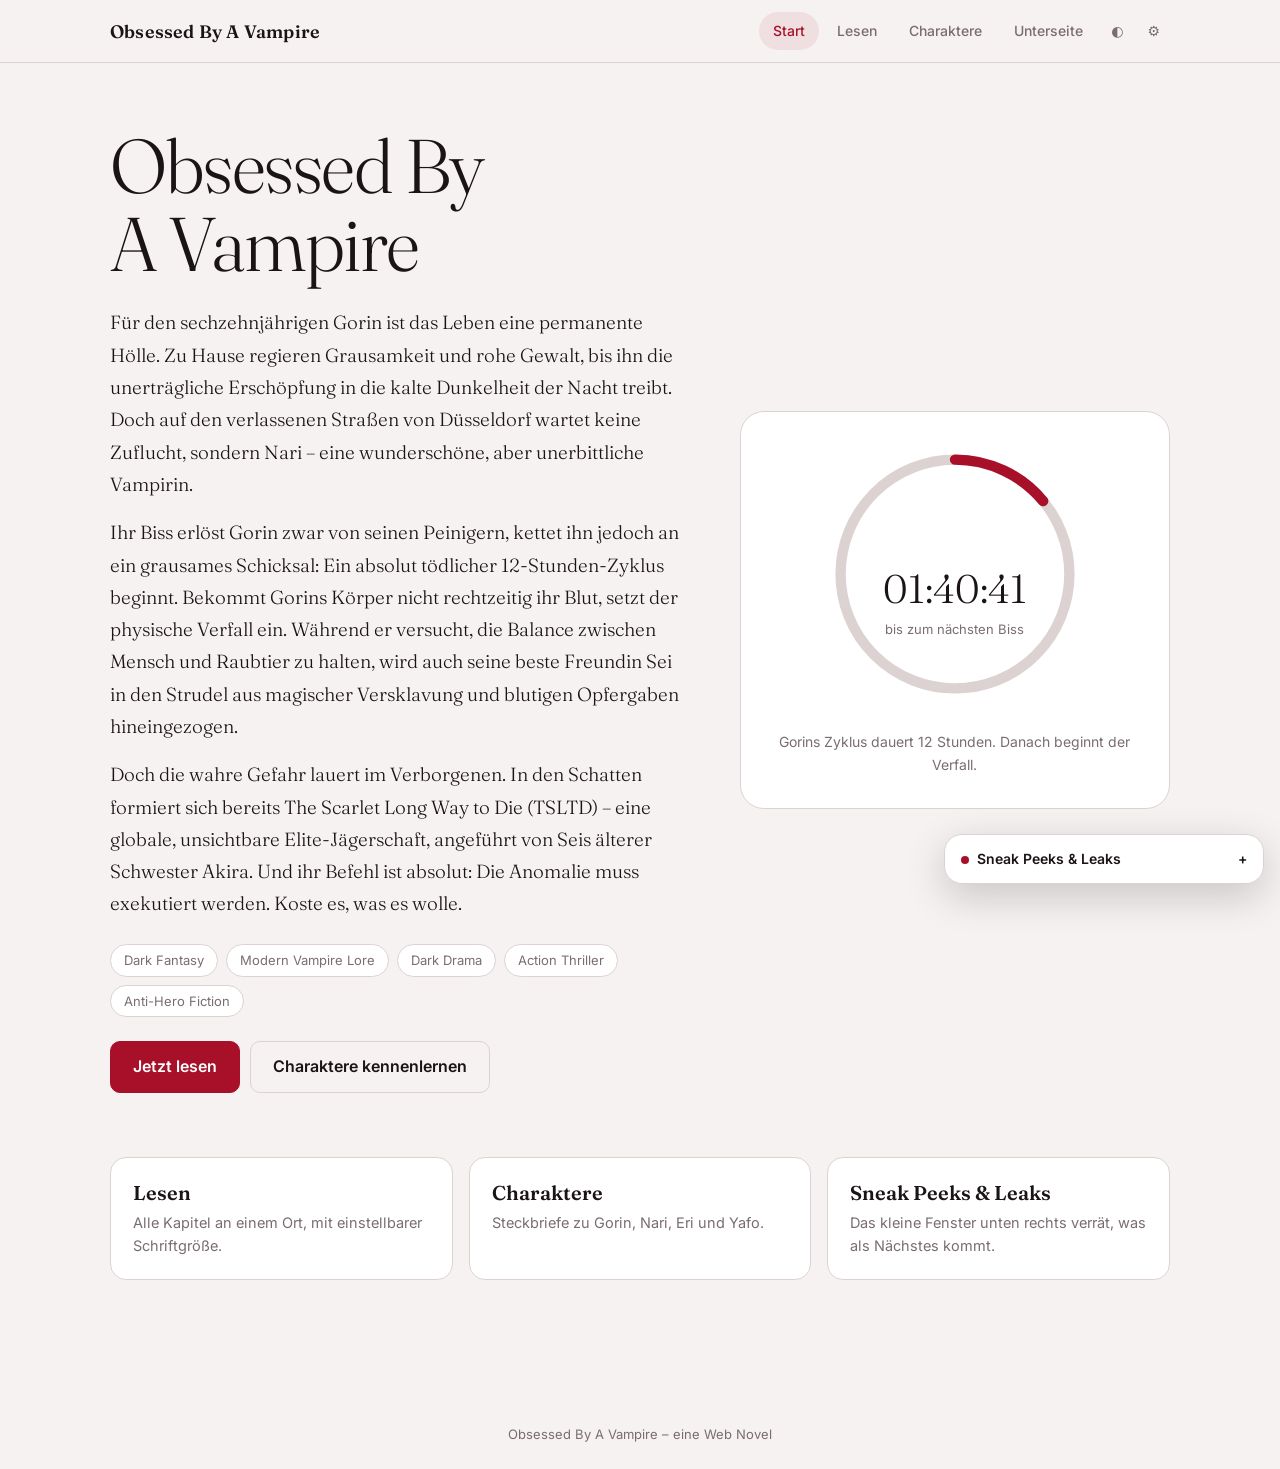
==== commit 103db4b4: "Update print statement to say 'Goodbye World'" ====
--- a/index.html
+++ b/index.html
@@ -137,7 +137,7 @@
 </div>
 <div class="cards">
 <div class="card"><h3>Lesen</h3><p>Alle Kapitel an einem Ort, mit einstellbarer Schriftgröße.</p></div>
-<div class="card"><h3>Charaktere</h3><p>Steckbriefe zu Gorin, Nari, Sei, Akira und TSLTD.</p></div>
+<div class="card"><h3>Charaktere</h3><p>Steckbriefe zu Gorin, Nari, Eri und Yafo.</p></div>
 <div class="card"><h3>Sneak Peeks &amp; Leaks</h3><p>Das kleine Fenster unten rechts verrät, was als Nächstes kommt.</p></div>
 </div>
 </section>
@@ -220,6 +220,12 @@
 Panik schoss durch seinen Kopf, doch er zwang sich zur Ruhe. Der Schlüssel. Irgendwo musste es einen geben. Gorin wirbelte herum und begann, in blinder Eile sein gesamtes Zimmer zu durchwühlen. Er riss Schubladen auf, warf Bücher um und suchte jede Ecke ab, bis seine Hand unter dem Bett eine alte, staubige Metallkiste berührte. Er zog sie hervor und öffnete sie – sie war bis zum Rand gefüllt mit einem Dutzend verschiedener, alter Schlüssel und Metallkanten.
 Keine Zeit zu verlieren. Er nahm den ersten Schlüssel, steckte ihn in das Schloss des Fensters und drehte. Nichts. Er zog ihn heraus, nahm den nächsten. Wieder nichts. Sein Herz hämmerte gegen seine Rippen wie ein wild gewordener Vogel. Beim vierten Schlüssel spürte er einen leichten Widerstand. Er drückte ihn tiefer hinein, drehte ihn um – und ein lautes, metallenes Klick schnappte durch die Stille des Raumes. Das Schloss sprang auf.
 In diesem Bruchteil einer Sekunde durchströmte Gorin ein fast vergessenes Gefühl: Macht. Er hielt den Schlüssel in der Hand, und zum ersten Mal seit Jahren fühlte er sich nicht mehr wie das schwache, gefangene Opfer seiner Eltern. Er hatte die Kontrolle zurück. Langsam öffnete er das Fenster, während draußen die kühle Nachtluft hereinströmte und ihn zu sich rief.
+Bevor Gorin den endgültigen Schritt wog, kehrte er noch einmal kurz in den Raum zurück, um das Notwendigste zusammenzusuchen. Er brauchte Utensilien, die für eine erste Nacht draußen und den Abstieg aus dem ersten Stock taugen würden. Aus seinem Versteck nahm er etwa 20 Euro in bar mit – einen kleinen Teil des Geldes, während der Rest sicher in seiner Tasche verstaute war. Dazu steckte er sein altes, schäbiges Klapphandy ein, dessen Display an einer Ecke einen tiefen Riss hatte und mit dem man kaum mehr als einfache Anrufe oder ein paar elementare Notizen erledigen konnte. Schließlich griff er nach seiner dunklen, wetterfesten Jacke und zog sie über.
+Während er so durch das spärlich beleuchtete Zimmer ging, überkam ihn plötzlich eine Welle bleierner Schwere. Seine Gedanken drifteten ab, unwillkürlich fragte er sich zum tausendsten Mal, warum seine Eltern eigentlich so abgrundtief fies, kalt und grausam zu ihm waren. Er dachte an die Geschichten zurück, die er im Laufe der Jahre über ihre eigene Vergangenheit aufgeschnappt hatte.
+Yafo und Eri waren selbst in einem Umfeld aufgewachsen, das von toxischer Härte und emotionaler Kälte geprägt war. Yafo hatte in seiner Jugend erfahren müssen, wie Schwäche gnadenlos bestraft wurde, was in ihm jene dumpfe, passive Lethargie und jähzornige Grausamkeit heranwachsen ließ, die er nun an seiner eigenen Familie ausließ – gefangen in dem Glauben, dass man Menschen brechen müsse, um sie zu kontrollieren. Eri wiederum trug eine tiefe, unheilbare Verbitterung in sich; ihre eigenen Eltern hatten sie emotional völlig verstoßen, weshalb sie die Welt nur noch als einen feindlichen Ort sah, an dem man entweder Täter oder Opfer war. Sie hatte sich in ihre eigene, eiskalte Kapsel zurückgezogen, in der für Wärme oder Empathie kein Platz mehr war. Sie gaben ihre eigene, nie verarbeitete Hölle einfach Generation für Generation weiter – und Gorin war das unschuldige Ventil für ihren aufgestauten Lebensfrust.
+Gorin schüttelte diese bedrückenden Gedanken ab. Die Vergangenheit seiner Eltern konnte und wollte er nicht mehr heilen; sie waren Gefangene ihres eigenen giftigen Geistes.
+Er schloss für einen Moment die Augen, atmete tief die kühle Nachtluft ein, die durch das geöffnete Fenster strömte, und flüsterte leise in die Stille des Raumes: „Ich habe genug von diesen Idioten. Ich mache jetzt mein eigenes Ding.“
+Mit einem festen Entschluss trat er an den Fenstersims und machte sich bereit für den Einstieg in die dunkle, neonerleuchtete Nacht.
 Bevor Gorin den endgültigen Schritt wog, kehrte er noch einmal kurz in den Raum zurück, um das Notwendigste zusammenzusuchen. Er brauchte Utensilien, die für eine erste Nacht draußen und den Abstieg aus dem ersten Stock taugen würden. Aus seinem Versteck nahm er etwa 20 Euro in bar mit – einen kleinen Teil des Geldes, während der Rest sicher in seiner Tasche verstaute war. Dazu steckte er sein altes, schäbiges Klapphandy ein, dessen Display an einer Ecke einen tiefen Riss hatte und mit dem man kaum mehr als einfache Anrufe oder ein paar elementare Notizen erledigen konnte. Schließlich griff er nach seiner dunklen, wetterfesten Jacke und zog sie über.
 Während er so durch das spärlich beleuchtete Zimmer ging, überkam ihn plötzlich eine Welle bleierner Schwere. Seine Gedanken drifteten ab, unwillkürlich fragte er sich zum tausendsten Mal, warum seine Eltern eigentlich so abgrundtief fies, kalt und grausam zu ihm waren. Er dachte an die Geschichten zurück, die er im Laufe der Jahre über ihre eigene Vergangenheit aufgeschnappt hatte.
 Yafo und Eri waren selbst in einem Umfeld aufgewachsen, das von toxischer Härte und emotionaler Kälte geprägt war. Yafo hatte in seiner Jugend erfahren müssen, wie Schwäche gnadenlos bestraft wurde, was in ihm jene dumpfe, passive Lethargie und jähzornige Grausamkeit heranwachsen ließ, die er nun an seiner eigenen Familie ausließ – gefangen in dem Glauben, dass man Menschen brechen müsse, um sie zu kontrollieren. Eri wiederum trug eine tiefe, unheilbare Verbitterung in sich; ihre eigenen Eltern hatten sie emotional völlig verstoßen, weshalb sie die Welt nur noch als einen feindlichen Ort sah, an dem man entweder Täter oder Opfer war. Sie hatte sich in ihre eigene, eiskalte Kapsel zurückgezogen, in der für Wärme oder Empathie kein Platz mehr war. Sie gaben ihre eigene, nie verarbeitete Hölle einfach Generation für Generation weiter – und Gorin war das unschuldige Ventil für ihren aufgestauten Lebensfrust.
@@ -270,230 +276,12 @@
 In diesem Bruchteil einer Sekunde beugte sich Nari langsam nach unten. Ihre Bewegungen wirkten plötzlich so unnatürlich leicht, fast raubtierhaft präzise. Sie kniete sich über ihn, schob seinen Kragen zur Seite und legte ihr Gesicht dicht an seinen Nacken – genau an jene Stelle, wo die alte Brandwunde seiner Mutter prangte.
 Bevor Gorin auch nur einen Gedanken fassen konnte, spürte er einen plötzlichen, scharfen Schmerz.
 Zwei kalte, spitze Punkte bohrten sich tief in seine Haut.
-`.split("\n").filter(l=>l.trim())},
-{t:"Kapitel 1: Der erste Biss",x:`Gorin riss die Augen auf, doch sein Blick wurde sofort von einer undurchdringlichen Finsternis verschluckt. Es fühlte sich an, als würde sein ganzer Kopf, seine Augen und sein inneres Bewusstsein mit einer warmen, schweren Flut aus eigenem Blut überschwemmt werden. Jedes Geräusch der Welt erstarb. Sein Herz hämmerte ein einziges Mal wild gegen seine Rippen und blieb dann fast stehen.
-Über ihm löste sich Nari langsam von seinem Hals. Sie wischte sich mit dem Handrücken kurz über die Lippen, auf denen ein Hauch von hellem Rot schimmerte, und blickte auf ihn herab. In ihren Augen lag ein tiefer, dunkler Glanz, als sie mit ruhiger, fast hypnotischer Stimme flüsterte: „Ich hoffe… du fühlst dich jetzt besser.“
-Gorin lag im Schatten der Nacht, der kalte Asphalt drückte gegen seinen Rücken, während in seinem Verstand ein absolutes Gewitter aus panischen Fragen tobte: Was… was ist gerade passiert? Träume ich? Ist das alles nur ein verdammt kranker Albtraum? Ist sie… ist sie etwa böse? Wird sie mich jetzt hier im Dunkeln erlösen – oder mich umbringen?
-Gedanken schossen ihm durch den Kopf wie Messerschnitte: War das der Moment, in dem er endgültig verloren war? Oder war das der Punkt, an dem alles einen völlig neuen, unaufhaltsamen Lauf nahm? Ob das, was sie gerade getan hatte, gut oder schlecht war – er wusste es nicht mehr. Er wusste gar nichts mehr.
-Die Schwere, die nach dem Biss auf Gorin herabregnete, war endgültig. Seine Gedanken zersplitterten, die Schmerzen in seinem Hals verschwommen in einer tiefen, bleiernen Nacht, und schließlich gab der Rest seines Bewusstseins nach. Die Finsternis schluckte alles.
-Als Gorin die Augen wieder öffnete, drang grelles Tageslicht durch den Raum. Ein stechender, dröhnender Schmerz hämmerte in seinem Schädel. Er lag in seinem Bett, das Gesicht nach oben gerichtet, die Decke bis zur Brust gezogen.
-Pock, pock, pock.
-Jemand klopfte an seine Zimmertür, aber es war kein gewaltsames Hämmern, kein hasserfülltes Brüllen wie sonst. Es war fast… vorsichtig. Die Tür ging langsam auf, und zu Gorins absoluter Fassungslosigkeit traten seine Eltern ein.
-Sein Vater Yafo stand im Raum, die dicken Brillengläser beschlagen, das Gesicht bleich und von einer tiefen, echten Reue gezeichnet. Bevor Gorin auch nur blinzeln konnte, tat Yafo etwas, das in den letzten fünfzehn Jahren absolut undenkbar gewesen wäre: Er sank vor dem Bett auf die Knie, holte mit der Hand aus und haute sich selbst mit voller Wucht eine schallende Ohrfeige ins eigene Gesicht.
-„Gorin… es tut mir so unendlich leid“, stotterte Yafo, die Stimme zitternd vor Scham. „Was für ein Monster war ich nur zu dir? Ich ziehe all das zurück. Bitte verzeih mir…“
-Gorin stockte der Atem. Er lag da wie vom Donner gerührt, starrte seinen Vater an und fragte sich, ob er immer noch in einer Wahnvorstellung steckte.
-In diesem Moment schob sich auch seine Mutter Eri ins Zimmer. Ihre sonst so toten, eiskalten Augen waren feucht von Tränen. Sie hielt einen Teller mit frisch zubereitetem Essen in den Händen, stellte ihn behutsam auf den Nachttisch und strich ihm – völlig unerwartet – sanft über die Wange. „Du musst Hunger haben, mein Schatz“, flüsterte Eri mit einer weichen, mütterlichen Stimme, die er seit seiner frühsten Kindheit nicht mehr gehört hatte. „Ich koche dir jetzt jeden Tag etwas Gutes.“
-Gorin, der sich mühsam aufsetzte, rang nach Luft. Sein Herz hämmerte wie wild gegen seine Rippen. Er sah zwischen den beiden hin und her, unfähig, dieses absurde Szenario zu begreifen, und fragte mit heiserer, zitternder Stimme: „Warum… warum seid ihr auf einmal so… so freundlich zu mir?! Was ist hier los?!“
-Yafo hob den Blick, die Hände fahrig. „Es tut uns leid, Gorin… Wir haben erkannt, dass wir dich all die Jahre nur als Ventil, als Werkzeug für unseren eigenen Frust benutzt haben. Du musst uns vergeben.“ Yafo griff in seine Jackentasche und zog die kaputte, völlig zersplitterte Retro-Konsole hervor, legte sie vorsichtig auf das Bett. „Ich… ich werde versuchen, sie wieder zu reparieren. Ich verspreche es dir.“
-In diesem Bruchteil einer Sekunde schoss Gorin ein eiskalter, verstörender Gedanke durch den Kopf: Nari. Gestern Nacht. Der Biss in seinen Nacken. Konnte das… konnte das etwa etwas mit dem zu tun haben, was sie ihm angetan hatte? Hatte dieser Biss ihre Gehirne, ihre grausamen Seelen komplett verdreht und sie plötzlich zu lieben, reumütigen Eltern gemacht?
-Mit hölzernen, mechanischen Bewegungen bedankte er sich leise, schickte seine Eltern mit einem abwinken hinaus, weil er „allein sein musste“. Die Tür schloss sich.
-Gorin blieb zurück, doch sein Körper rebellierte auf eine Weise, die er nicht kontrollieren konnte. Er war wie benommen, die Luft schien ihm in der Kehle zu stecken, er konnte kaum noch atmen. Er griff an seinen Hals – und erschrak zutiefst: Unter seiner Haut pulsierten seine Adern dick, schwer und heiß wie flüssiges Eisen. Sein ganzer Körper kochte von einer fremden, unheimlichen Kraft, die ihn innerlich fast zerriss. Er wusste absolut nicht mehr, was hier passierte.
-In blinder Panik stürzte er zum Fenster, riss die Rollläden herunter, sodass der Raum in dunkles, schützendes Zwielicht getaucht wurde. Er verriegelte die Zimmertür mit dem Stahlriegel, ließ sich auf den Boden sinken und begann mechanisch, das Essen in sich hineinzuschlingen, während seine Hände unkontrolliert zitterten.
-Er war nicht mehr derselbe. Und er hatte verdammt noch mal keine Ahnung, was aus ihm geworden war.
-Kaum hatte Gorin den letzten Bissen des Essens heruntergewürgt, während seine Adern unter der Haut noch immer wild und heiß pulsierten, geschah es erneut. Ein plötzlicher, stechender Schmerz durchbohrte seinen Kopf. Die Wände seines Zimmers schienen zu verschwimmen, der Boden unter ihm löste sich auf, und in Sekundenschnelle wurde ihm wieder komplett schwarz vor Augen.
-Dunkelheit umfing ihn – doch mitten in dieser Finsternis schnitt eine vertraute, klare Stimme durch die Stille: Naris Stimme.
-Als sich die Dunkelheit im nächsten Augenblick wieder lichtete, traf Gorin der Schlag. Die trüben, heruntergelassenen Rollläden seines Zimmers waren verschwunden. Der kalte, staubige Boden war fort. Er lag draußen in der kühlen Nachtluft, exakt auf demselben harten Asphalt vor dem Haus, auf den er kurz zuvor im Fieber gesunken war.
-Neben ihm stand Nari. Sie blickte auf ihn herab, die Hände lässig in den Taschen ihrer Jacke vergraben, und musterte ihn mit einem Ausdruck von tiefem, fast melancholischem Verständnis.
-Langsam stützte Gorin sich ab, atmete schwer und verwirrt aus. Seine Hände zitterten, sein Verstand stand still.
-Nari lächelte schwach und sagte leise: „Hast du jetzt endlich gesehen, wie es aussehen könnte, wenn du ein normales Leben führen würdest? Wie es ist, wenn deine Eltern dich lieben statt dich zu quälen?“ Sie machte eine kurze Pause, während ihr Blick weich, aber bestimmt wurde. „Das war für dich bisher wahrscheinlich völlig undenkbar… deshalb wollte ich dir diesen Blick in diese Welt ermöglichen. Dir zeigen, dass es auch anders sein kann.“
-Gorin, der noch immer nach Luft schnappte und das Gefühl hatte, dass sein Gehirn explodierte, starrte sie an. Seine Stimme überschlug sich vor Verwirrung und panischer Wut, als er herausstieß: „Was… was hast du gerade mit mir gemacht?! Was war das eben für ein kranker Scheiß?!“
-Nari zuckte kaum merklich mit den Schultern. Ihre Antwort kam kühl, kurz und völlig ungerührt: „Ich habe dir nur den Traum gezeigt, den du dir insgeheim dein ganzes Leben lang gewünscht hast. Nicht mehr und nicht weniger.“
-Gorin taumelte einen Schritt zurück, hielt sich den Kopf und rang nach Fassung. Alles in ihm schrie, dass das unmöglich war. Doch der Schmerz, die Erinnerung an den Biss in seinem Nacken und die Intensität dieses vermeintlichen „Familienfriedens“ brannten sich in sein Bewusstsein.
-Mit zitternder Stimme, den Blick fest auf sie gerichtet, brachte er mühsam die Frage heraus, die ihm schon seit Stunden auf der Seele brannte: „Schon gut… ich habe kapiert, dass das alles nicht echt war. Aber… was zum Teufel bist du überhaupt?“
-Nari sah ihn an, ohne auch nur eine Sekunde zu zögern. Die Maske der sanften, ruhigen Beobachterin fiel für einen Moment ab, und ein gefährlicher, uralter Glanz trat in ihre Augen. „Ich bin nichts anderes als ein Vampir“, antwortete sie tonlos und ehrlich. „Und ich versuche auf meine Weise, dir jetzt zu helfen.“
-Ein kurzes, fast schmerzhaftes Bedauern schlich sich in ihre Züge, als sie fortfuhr: „Es tut mir so unendlich leid… Eigentlich liegt es in meiner Natur, Menschen zu jagen, sie zu töten, um an ihr reines Blut zu kommen. Aber deins… deins war unglaublich lecker, Gorin. So voller Schmerz, Stärke und Überlebenswillen.“
-Sie lehnte sich ein Stück zu ihm vor, ein gefährliches, fasziniertes Lächeln auf den Lippen, während ihre spitzen Eckzähne im Mondlicht aufblitzten: „Ich schätze… ich werde von deinem Blut verdammt gerne noch mehr kosten.“
-Der Satz hing noch schwer und vibrierend in der Luft, als sich plötzlich alles veränderte. Während Nari mit diesem gefährlichen, faszinierten Lächeln dastand und ankündigte, von seinem Blut mehr zu kosten, schoss ein greller, stechender Lichtstrahl über den Horizont. Der neue Tag brach an – das erste, unbarmherzige Sonnenlicht schoss durch die dunklen Gassen.
-Bevor das Licht sie verbrennen konnte, reagierte Nari mit unmenschlicher Geschwindigkeit.
-Ohne zu zögern, packte sie Gorin fest am Arm. Im nächsten Moment hoben sie ab. Gorins Augen weiteten sich vor blankem Entsetzen, als der Boden unter ihnen verschwand und sie wie in Zeitlupe – getragen von einer unsichtbaren, gewaltigen Kraft – durch die Luft glitten. Sie schwebten nach oben, direkt auf sein offenes Zimmerfenster zu, und landeten lautlos im Halbdunkel seines Raumes.
-Gorin erstarrte komplett. Sein Verstand schaltete in diesem Moment einfach ab.
-Sie kann fliegen. Sie ist ein Vampir. Sie trinkt mein Blut.
-In seinem Kopf herrschte absolute Stille, gefolgt von einer dumpfen Ergebung. Er zuckte innerlich nur noch mit den Schultern und dachte sich: Weißt du was? Ist mir jetzt auch scheißegal. Ich kann sowieso nichts mehr verkraften. Mein Gehirn brennt durch.
-Bevor Nari verschwand, kramte sie kurz in ihrer Tasche und drückte ihm einen ganzen Stapel an eingepackten Snacks und Lebensmitteln in die Hand – Vorräte, die sie noch hastig eingesammelt hatten, bevor sie vorhin vom Aussichtspunkt losgelaufen waren.
-Nari trat einen Schritt zurück ins fahl werdende Tageslicht, das bereits den Rahmen des Fensters berührte. Sie sah ihn mit einem tiefen, fast warmen Blick an, während sich ihr Körper im nächsten Augenblick wie Rauch in der Luft auflöste und spurlos verpuffte. Ihre letzte, leise Stimme hallte noch im Raum nach: „Schlaf dich aus, Gorin… ich hole dich in der nächsten Nacht wieder ab.“
-Gorin stand allein in seinem Zimmer. Die Vorräte lagen schwer in seinen Händen, seine Adern pulsierten noch immer heiß unter seiner Haut, und die Realität hatte ihn wieder – doch diesmal gab es kein Zurück mehr.
-Das grelle Tageslicht brannte in Gorins Zimmer, während er schwer atmend auf dem Bett lag. Ein brennender, unstillbarer Durst riss ihm die Kehle auseinander. Er griff nach seiner Wasserflasche auf dem Nachttisch, kippte sie hoch – doch sie war leer. Komplett leer. Er hatte gestern Nacht in seiner panischen Benommenheit offenbar jeden einzelnen Tropfen ausgetrunken. Warum? Warum hatte er so einen abartigen, unstillbaren Durst?
-Die Panik kroch ihm eiskalt den Rücken hoch. Ein grauenvoller Verdacht schoss ihm durch den Kopf: Hatte das etwa alles mit gestern zu tun? Mit dem Biss? Mit dem, was Nari ihm angetan hatte?
-In völliger Verzweiflung hämmerte er mit der Faust gegen seine Zimmertür. Immer lauter, immer wilder, bis Schritte im Flur ertönten. Die Tür flog auf. Doch da stand kein reumütiger Vater wie in der grausamen Illusion von gestern Nacht.
-Dort stand Yafo. Und sein Blick war wieder eiskalt, hasserfüllt und von purem Ekel verzerrt.
-Gorin stieß, völlig entsetzt und zitternd, hervor, dass irgendetwas ganz gewaltig mit seinem Körper nicht stimmte. Doch Yafo hörte gar nicht richtig hin. Sein Gesicht verzerrte sich vor Wut, als er auf die leeren Vorräte blickte.
-Yafo trat einen Schritt vor, packte Gorin am Kragen und zischte voller Verachtung: „Jetzt weißt du endlich, wie sich andere Menschen fühlen, die nicht genug Geld haben! Weil du einfach nichts auf die Reihe kriegst und uns nur zur Last fällst! Du musst verdammt noch mal mehr für uns ranschaffen, hast du verstanden?!“
-Bevor Gorin auch nur antworten konnte, riss Yafo die Hand hoch und rammte ihm seine Faust mit voller Wucht direkt in den Magen.
-Gorin schnappte nach Luft, keuchte auf und sackte in sich zusammen. Sein Vater knallte die Tür zu und ließ ihn allein. Gorin kauerte sich auf dem Bett zusammen, klammerte sich an seinen schmerzenden Bauch und begann am ganzen Körper zu zittern.
-Doch das war erst der Anfang des Horrors.
-Plötzlich fing seine Haut an zu brennen, als würde sie von innen heraus verbrennen. Sie löste sich stellenweise auf, riss auf, und eine unerträgliche Hitze breitete sich in seinem Fleisch aus. Gleichzeitig verdunkelte sich seine Sicht, bis seine Augen fast komplett versagten. Ein brennender Schmerz schoss durch seinen Kopf, speziell hinter sein rechtes Auge.
-Er griff sich fassungslos an den Schädel – und spürte, wie etwas Glitschiges, Warmes über seine Wange lief. Eine weiße, schleimige Substanz quoll aus seiner Augenhöhle. Mit Entsetzen, das jenseits aller menschlichen Vorstellungskraft lag, wurde ihm klar, was das war: Es war sein eigenes Auge.
-Es löste sich auf, gab nach und fiel ihm buchstäblich aus dem Kopf.
-Ein markerschütternder, unmenschlicher Schrei entkam seiner Kehle, der durch das ganze Haus hallte, während die Dunkelheit endgültig nach ihm griff – bis im selben Augenblick das Fenster aufschwang und Nari ihn fand.
-Bevor Gorin in der absoluten Dunkelheit versinken konnte, schoss Nari durch das offene Fenster herein. Ihr Blick, sonst so verspielt und kalt, verengte sich zu einem reißenden Raubtierblick. Sie fackelte keine Sekunde. Mit blitzartiger Präzision packte sie ihn und vergrub ihre Fänge tief in seinem Hals.
-Heißer, süßer Schmerz durchströmte seine Adern. In der Sekunde, in der das Vampirblut in seinen Körper überging, passierte das Unfassbare: Seine Haut hörte auf zu brennen, die Wunden schlossen sich, und das herabgefallene, schleimige Auge regenerierte sich in einer ekelhaften, aber lebensrettenden Metamorphose augenblicklich in seiner Augenhöhle. Gorin schnappte nach Luft und sackte in sich zusammen – völlig beruhigt, aber von einer bleiernen Erschöpfung erschlagen. Diesmal gab es keine schöne Illusion. Sein Körper hatte die gesamte Energie des Bisses schlicht und einfach aufbrauchen müssen, um diesen grauenhaften Verfall und das verlorene Auge überhaupt zu reparieren.
-Draußen im Flur riss unterdessen die Geduld von Gorins Vater. Das ständige Schreien und Keuchen ging Yafo auf die Nerven. Mit wütendem Gesichtsausdruck riss er die Zimmertür auf, bereit, dem Jungen die nächste Lektion zu erteilen.
-Doch als er den Raum betrat, stockte ihm der Atem.
-Dort stand Nari. Sie bewegte sich mit einer unheimlichen, übernatürlichen Anmut. Bevor Yafo auch nur einen Laut von sich geben konnte, glitt sie mit einem Satz direkt auf ihn zu. Sie drückte zwei Finger sanft gegen seine Wangen, sah ihm tief in die Augen und flüsterte mit einer Stimme, die seinen Willen wie Glas brechen ließ: „Vergiss alles, was du hier gesehen hast. Du lässt ihn ab jetzt in Ruhe. Und du bringst ihm genug Proviant – aber so, dass es niemandem auffällt.“
-Yafos Blick glasierte sofort ein. Er nickte starr, als wäre er eine Marionette, drehte sich um, schloss die Zimmertür ab und verschwand im Haus.
-Die Sequenz wechselte zurück in den schummrigen Raum. Gorin lag zitternd in Naris Armen, während sein Körper den letzten Rest der Regeneration verarbeitete. Nari strich ihm über die Wange und säuselte leise: „Guter Junge… Du machst das schon ganz richtig. Gleich ist alles vorbei.“
-Plötzlich knackte das Schloss. Die Zimmertür öffnete sich einen Spalt, und Yafo stand im Türrahmen – beladen mit Bergen von Proviant, Konserven und massenhaft Wasserflaschen. Er stellte alles geräuschlos ab, schloss die Tür wieder und zog sich zurück.
-Direkt vor Gorins Zimmertür hörte man ein dumpfes Poltern, als der Vater die restlichen Vorräte achtlos auf den Boden fallen ließ. Der Käfig war neu bestückt – doch der Preis dafür war Gorins Fleisch und Blut gewesen.
-Mit zitternden Fingern strich sich Gorin über das frisch regenerierte Gesicht. Sein rechtes Auge saß wieder an seinem Platz, doch das Gefühl von Kälte und Verwesung steckte ihm noch tief in den Knochen. Er blickte Nari an, die ihn mit einem merkwürdigen, fast bedächtigen Ausdruck in den Augen musterte.
-„Was… was war das eben gerade?“, stieß Gorin heiser hervor. „Warum ist mein Körper fast zerfallen?“
-Nari atmete tief aus, ließ sich auf die Bettkante sinken und starrte kurz an die Wand, ehe sie antwortete. Ihre sonst so spielerische, leicht arrogante Art war wie weggeblasen.
-„Normalerweise… bringe ich Menschen sofort um“, sagte Nari und ihre Stimme klang plötzlich ungewohnt ernst. „Ich sauge sie komplett aus, bis kein Tropfen mehr da ist. Ich bin eine der gierigsten meines Schlags. Aber bei dir… aus irgendeinem Grund wollte ich das nicht. Ich wollte dich behalten.“
-Sie sah ihn direkt an, und in ihren roten Augen spiegelte sich eine dunkle Erinnerung. „Jetzt erinnere ich mich auch wieder, warum ich andere Menschen nie am Leben gelassen habe. Ich wusste genau, was passiert, wenn man sie verschont. Sie überleben den ersten Biss, ja… aber ihr Körper fängt an zu sterben, wenn sie nicht alle zwölf Stunden neues Blut bekommen. Sie werden absolut abhängig von dem Vampir, der sie gezeichnet hat.“
-Gorins Atem stockte. Die Worte trafen ihn härter als jede Faust seines Vaters. Seine Augen weiteten sich vor Entsetzen, als er die Konsequenzen begriff. Er starrte sie an, seine Stimme zitterte unkontrolliert: „Heißt das… muss ich jetzt mein ganzes Leben lang jeden Tag von dir gebissen werden?!“
-Nari lächelte schwach, legte den Kopf schief und nickte langsam. „Ja, Gorin. Genau darauf läuft es hinaus. Du bist jetzt an mich gebunden. Für immer.“
-Um keine Missverständnisse aufkommen zu lassen, zählte Nari ihm die unerbittlichen Regeln auf, die ab sofort sein Leben bestimmten:
-1.	Der 12-Stunden-Zyklus: Sein Körper braucht alle zwölf Stunden einen Biss von ihr, ansonsten setzt der physische Verfall wieder ein – und beim nächsten Mal gibt es vielleicht kein Zurück mehr.
-2.	Das Schicksal des Duos: Dieser Zustand hält für den Rest seines menschlichen Lebens an. Es gibt nur zwei Wege, diesen Kreislauf zu durchbrechen: Entweder Gorin wird irgendwann selbst zu einem vollwertigen Vampir – oder sie sterben beide.
-3.	Die Anomalie: Sollte Gorin sterben, während Nari noch lebt, bricht etwas in ihr. Sie wird zu einer willenlosen, wilden Anomalie, die unkontrolliert alles verschlingt, was ihr vor die Zähne kommt – Mensch wie Vampir.
-Gorin sackte in sich zusammen. Die Last dieser Offenbarung wog schwerer als die Schläge seines Vaters, schwerer als die jahrelange Schlaflosigkeit. Er war kein freier Mensch mehr. Er war eine tickende Zeitbombe, gefangen in einem goldenen Käfig aus Vampirblut und einer tödlichen Symbiose.
-Doch als er nach draußen zur geschlossenen Tür blickte, hinter der das Essen und das Wasser lagen, die sein gehorsam gemachter Vater ihm gebracht hatte, wurde ihm eins klar: In dieser Welt gab es für ihn ohnehin keinen Platz. Nari war seine einzige Rettung – und sein Gefängnis zugleich.
-Diese Nacht war für Gorin eine bizzare Mischung aus tiefem, schmerzhaftem Horror und einer unheimlichen, verdrehten Erlösung, während er und Nari die Stunden verbrachten, bis der neue Tag anbrach. Am nächsten Morgen riss ihn das plötzliche Aufschlagen seiner Zimmertür aus dem Schlaf. Sein Vater stand im Raum, die Züge hart und unnachgiebig.
-„Gorin, hör mir jetzt ganz genau zu“, zischte Yafo mit kalter Entschlossenheit. „Mir ist klar, dass es zu auffällig wäre, wenn du plötzlich nicht mehr zur Schule gehst. Deswegen wirst du da ab heute wieder aufschlagen. Du wirst ab sofort auch nichts mehr klauen, denn das würde uns nur unnötig ins Visier bringen. Wir haben im Hintergrund eine Sache gedreht, die bei dir extrem auffällig ist, deshalb müssen wir das jetzt verbergen. Du kommst von unseren Plänen nicht ab. Du gehörst uns immer noch, und du machst exakt das, was wir sagen.“
-Ohne auf eine Antwort zu warten, drehte sich der Vater um und ließ ihn stehen. Gorin blieb keine Wahl; mechanisch zog er sich an und schleppte sich aus dem Haus, hinaus auf die Straßen von Düsseldorf, die im kalten Morgenlicht glänzten.
-Er ging den gewohnten Weg Richtung Schultor, die grauen Fassaden der Gebäude zogen an ihm vorbei. Doch Mitten vor dem Schulgelände, als die ersten Schüler an ihm vorbeiliefen und das Schulgebimmel durch die Luft hallte, traf ihn die blanke Panik wie ein Vorschlaghammer:
-Verdammt… die 12-Stunden-Frist.
-Sein nächster Biss stand bevor, und er saß mitten im Unterricht, kilometerweit entfernt von Nari, während die Zeit unerbittlich gegen ihn tickte.
-Kaum betrat Gorin den Klassenraum, fing es an. Ein trockener, unbarmherziger Durst riss ihm die Kehle auf, und die ersten leichten Schmerzen kündigten an, dass die zwölf Stunden abliefen. In diesem Moment erklang sie – klar, leise und direkt in seinem Kopf: Komm auf das dunkle Klo. Ich warte.
-Nari. Sie war hier.
-Gorin sprang fast auf, doch in diesem Augenblick knallte die Lehrerin die Aufgabenblätter auf die Tische. „Setzen, Gorin. Wir schreiben jetzt sofort die Leistungskontrolle. Keine Ausnahmen.“
-„Nein… ich muss da weg“, stieß er keuchend hervor. Er schüttelte den Kopf. „Frau Müller, ich kann nicht. Ich habe Durchfall, es tut mir leid, ich muss dringend aufs Klo! Ich werde den Test nachschreiben, versprochen!“
-Bevor sie antworten konnte, drehte er sich um und stürmte aus dem Klassenzimmer. Doch er kam nicht weit. Ein anderer Lehrer, der gerade auf dem Flur patrouillierte, packte ihn im Vorbeigehen mit eiserner Hand am Kragen und hielt ihn fest. „Halt, junger Mann, wohin so eilig? Zurück in den–“
-In Gorin kochte die pure, raubtierhafte Panik hoch. Gepaart mit dem Vampirblut, das nach Energie schrie, handelte sein Körper wie von selbst. Er holte aus und rammte dem Lehrer die Faust direkt in den Magen.
-Der Lehrer schnappte nach Luft und ließ ihn vor Schmerz los. Gorin starrte ihn entsetzt an, keuchte ein hektisches: „Es tut mir leid!“, und rannte mit letzter Kraft den Flur hinunter, direkt auf die Toiletten zu.
-Er riss die Tür zum dunklen Jungenklo auf. Drinnen schien die Zeit stillzustehen. Nari saß auf dem Waschbecken, die Beine übereinandergeschlagen, mit einem gefährlich-verlockenden Lächeln. An den Wandfliesen standen zwei andere Schüler und ein weiterer Lehrer, die augenscheinlich mitten in einer Bewegung erstarrt waren – wie leblose Statuen, die Augen weit aufgerissen, unfähig sich zu rühren.
-Gorin schnappte nach Luft, stützte sich an der Wand ab und starrte sie fassungslos an: „Was… was hast du mit denen gemacht?“
-Nari kicherte leise, eine dunkle Melodie in dem stillen Raum. „Sie haben mich angeschaut, als ich reinkam. Da sind sie erstarrt. Keine Sorge, Gorin… dieser Zustand löst sich von selbst auf, sobald wir hier verschwunden sind und ich dich gebissen habe. Komm her.“
-Er taumelte auf sie zu, ließ sich widerstandslos in ihre Arme fallen und präsentierte seinen Hals. Nari fackelte nicht lange. Ihre Fänge bohrten sich tief in seine Haut. Der brennende Schmerz in seinem Körper explodierte in ein rauschendes, wohliges Gefühl, als das frische Blut seine Zellen flutete und die drohende Verwesung augenblicklich stoppte.
-Während Nari ihn trank und er langsam wieder zu Atem kam, sprudelte der ganze Stress aus Gorin heraus. Er erzählte ihr hastig alles: dass er heute zur Schule geschickt wurde, weil es sonst zu auffällig gewesen wäre, und dass er gerade im Affekt seiner Lehrerin – beziehungsweise dem Lehrer auf dem Flur – mit der Faust in den Magen geboxt hatte.
-Nari hörte ihm aufmerksam zu, während sie ihre Fänge aus seinem Hals zog und ihm über die blutverschmierte Wange strich. Sie lächelte sanft, fast stolz.
-„Siehst du, Gorin?“, flüsterte sie. „Das ist das Zeichen. Du stehst genau auf der Rasierklinge zwischen Mensch und Vampir. Dein Körper hat jetzt schon die unbändigen Instinkte und die rohe Wut eines Raubtiers, aber du trägst noch die Schwächen und den Verstand eines Menschen in dir. Du wirst von Tag zu Tag gefährlicher… für sie alle.“
-Gorin lehnte gegen das kalte Porzellan des Waschbeckens, während die Nachwehen des Bisses langsam durch seine Adern klangen. Seine Haut brannte nicht mehr, die Wunden waren verheilt, doch die Realität schlug doppelt so hart zu. Mit glasigen Augen blickte er Nari an.
-„Nari… was machen wir jetzt?“, fragte er mit zitternder Stimme, während sein Blick zu den erstarrten Schülern an der Wand glitt. „Ich habe einem Lehrer in den Magen geboxt. Ich bin aus dem Unterricht geflüchtet. Zu Hause… zu Hause bringen die mich um, wenn die das erfahren. Die werden mich windelweich prügeln, weil ich alles riskiere.“
-Nari glitt lautlos vom Waschbecken herunter. Ihre roten Augen fixierten ihn mit einer unheimlichen, absoluten Entschlossenheit. Sie trat nah an ihn heran, legte eine kalte Hand sanft an seine Wange und wischte einen Rest Blut von seiner Haut.
-„Nein, Gorin“, sagte sie leise und mit einer tonnenschweren Sicherheit, die jeden Zweifel erstickte. „Du wirst nicht mehr geschlagen werden. Ich werde dafür sorgen, dass sie dir kein Haar mehr krümmen.“
-Ihr Blick wurde weicher, fast besitzergreifend, als sie sich noch ein Stück weiter zu ihm beugte.
-„Ich werde dich vor allem und jedem beschützen – vor deiner Familie, vor dieser verfluchten Schule, vor der ganzen Welt. Und dafür trinke ich dein Blut, genau so, wie es in meiner Natur steht. Das ist unser Pakt.“
-Sie lächelte – ein Anflug von Vorfreude lag in diesem Lächeln, das gleichzeitig pure Faszination und tödliche Gefahr ausstrahlte.
-„Und keine Sorge… ich werde dich nicht sterben lassen. Irgendwann, wenn die Zeit reif ist und du ganz auf der Kippe zwischen Leben und Tod stehst, werde ich den letzten Schritt tun. Dann werde ich dich zu meinem Vampir machen. Dann sind wir für immer verbunden, und du wirst ewig leben.“
-Gorin hielt den Atem an. Die Angst, die ihn eben noch zerrissen hatte, wich einem eisigen, tiefen Frieden. Er war kein hilfloser Junge mehr, der sich vor den Fäusten seines Vaters verstecken musste. Er gehörte jetzt zu ihr.
-Kaum war Nari in der Luft der Schultoilette verschwunden und der Bann um die erstarrten Schüler und den Lehrer gebrochen, trat Gorin zitternd den Rückweg an. Er musste zurück ins Klassenzimmer, musste so tun, als wäre nichts passiert. Doch als er dem Lehrer, den er vorhin noch aus Panik in den Magen geboxt hatte, auf dem Gang entgegentrat, geschah das Unfassbare.
-Der Mann stolperte, griff sich keuchend an die Brust und sackte augenblicklich zu Boden.
-Gorin stürzte erschrocken nach vorn, rief panisch nach einem anderen Lehrer, der sofort herbeigeeilt kam. Doch niemand begriff, was hier geschah. Der am Boden liegende Lehrer wand sich in lautlosem Schmerz – sein Körper schien von jetzt auf gleich zu kollabieren.
-In diesem Moment traf Gorin ein kalter Schauer. Eine schreckliche Vermutung stieg in ihm auf: Hatte Nari… hatte sie das getan?
-Kaum hatte er diesen Gedanken zu Ende gedacht, erklang ihre glasklare, spöttische Stimme direkt in seinem Kopf: „Genauso ist es, mein Junge.“
-Er begriff schlagartig. Sie war nicht weg; sie war in seinen Gedanken, beobachtete jedes Detail durch seine Augen.
-„Ich habe ihn umgebracht“, flüsterte Nari in seinem Verstand weiter, „damit nichts weiter passiert. Niemand darf dir gefährlich werden.“
-Ein kalter, fast elektrisierender Ruck ging durch Gorins Bewusstsein. Früher hätte ihn der Anblick eines sterbenden Menschen in den Wahnsinn getrieben. Doch jetzt? Er spürte keine Reue. Nur eine eiskalte, pragmatische Erkenntnis: Wenn er überleben will, wenn sie ihre Ziele erreichen wollen, wird er in dieser grausamen Welt früher oder später selbst über Leichen gehen müssen. Die Welt hatte ihn schließlich auch nie verschont. Seine Empathie war verbrannt. Es war ihm egal.
-„Du hast es genau erfasst“, hauchte Nari in seinen Gedanken, während sie zu sahen, wie der Lehrer am Boden zuckte. „Er zerfällt von innen. Genauso wie du es tust, wenn du mich verlierst.“
-`.split("\n").filter(l=>l.trim())},
-{t:"Kapitel 2: Zwölf Stunden",x:`Bevor Sei am anderen Ende der Leitung überhaupt antworten konnte, spürte Gorin einen kalten Lufthauch. Nari stand lautlos neben ihm und nahm ihm mit einer fließenden Bewegung das Smartphone aus der Hand.
-Ihre Stimme war wie Samt, durchzogen von rasiermesserscharfem Eis, als sie in den Hörer sprach: „Planänderung. Wir treffen uns am Aussichtspunkt in der Stadtmitte. Sei pünktlich.“
-Sie drückte das Gespräch weg und warf Gorin das Handy wieder zu. Er schaute sie verwundert an, die Stirn in Falten gelegt, wagte es aber nicht, ihr zu widersprechen. Er nickte nur stumm. Nari packte ihn erneut, und der gewaltige Ruck riss sie in den Nachthimmel. Der Wind peitschte um Gorins Ohren, als sie über das Lichtermeer der Stadtmitte schossen und schließlich sanft auf dem harten Beton des Aussichtspunkts landeten.
-Fünf quälend lange Minuten vergingen. Nur das ferne Rauschen der Stadt durchbrach die Stille.
-Dann hörten sie hastige Schritte. Sei tauchte aus den Schatten auf, völlig außer Atem. Als sie aufblickte, erstarrte sie. Vor ihr standen Gorin und Nari, angestrahlt vom fahlen Mondlicht und den Neonlichtern der Stadt. Nari wirkte in der Realität noch viel furchteinflößender und gleichzeitig wunderschöner, als Sei es sich jemals hätte vorstellen können. Die schiere Präsenz der Vampirin raubte dem Mädchen den Atem.
-Mit langsamen, lautlosen Schritten trat Nari auf Sei zu. Sie blickte auf das zitternde Mädchen herab, ihre Augen leuchteten gefährlich auf.
-„Du willst ihn also beschützen“, schnurrte Nari und ihre Stimme duldete keinen Widerspruch. „Gut. Aber mein Pakt hat einen Preis. Von nun an schuldest du mir absoluten Gehorsam. Dein Wille gehört mir. Und als Tribut bringst du mir pro Woche mindestens einen Menschen.“
-Seis Augen weiteten sich vor Entsetzen, doch sie sah zu Gorin hinüber. Für ihn würde sie alles tun.
-„Knie nieder“, befahl Nari kalt.
-Wie in Trance, als würden unsichtbare Fäden ihre Gelenke steuern, ließ sich Sei auf den kalten Betonboden sinken. Sie faltete die Hände, schluckte die letzte Menschlichkeit in sich herunter und flüsterte mit bebender, aber entschlossener Stimme: „Hiermit besiegel ich den Pakt.“
-In dem Moment, als die Worte ihre Lippen verließen, passierte es.
-Ein tiefes, blutrotes Leuchten flammte in Seis Augen auf. Die eisige Nachtluft um sie herum wurde mit einem Schlag unnatürlich warm, fast schon drückend heiß. Ein Ruck ging durch Seis Körper. Als sie langsam wieder aufstand, war etwas in ihr gebrochen und gleichzeitig neu geschmiedet worden.
-Sie sah Gorin an, und ein noch viel extremerer, fast schon manischer Fürsorgeinstinkt für ihn flutete ihren Verstand. Doch als sie ihren Blick zu Nari wandte, senkte sie demütig den Kopf. Der Pakt war ins Blut gebrannt. Von dieser Sekunde an war Sei der wunderschönen Vampirin bedingungslos und absolut untergeben.
-Der Wind auf dem Aussichtspunkt hatte sich gelegt. Die rote Glut in Seis Augen verblasste langsam zu ihrem normalen, sanften Braun, doch etwas Grundlegendes hatte sich verändert. Sie blinzelte, sah sich um und atmete tief durch. Ihr Verstand war noch da. Sie war immer noch Sei – mit all ihren Erinnerungen, ihren Vorlieben und ihrer Persönlichkeit. Doch als sie Gorin ansah, spürte sie diesen überwältigenden, fast schon schmerzhaften Drang, ihn vor allem und jedem auf dieser Welt beschützen zu müssen.
-Nari umrundete das kniende Mädchen wie ein Raubtier, das seine Beute begutachtete. Ein zufriedenes, kaltes Lächeln spielte auf ihren makellosen Lippen.
-„Steh auf, Sei“, befahl die Vampirin. Sei gehorchte sofort, ohne auch nur eine Millisekunde zu zögern.
-„Lass uns die Regeln klären“, Nari blieb vor ihr stehen, ihre Stimme klang leise, aber sie schnitt durch die Nacht wie Glas. „Du behältst deinen Willen. Du bist kein hirnloser Zombie. Aber mach dir keine Illusionen: Du bist von nun an meine Sklavin. Dein Leben gehört mir. Solltest du auch nur den leisesten Wunsch hegen, dich gegen mich zu stellen, oder ein einziges Wort gegen mich aussprechen… wird dein Verstand in tausend Stücke zerspringen. Du wirst auf der Stelle sterben, und dein Körper wird sich in reine, rohe Magie auflösen, die vom Wind in die Schatten getragen wird. Habe ich mich klar ausgedrückt?“
-Sei nickte stumm, ihr Gesicht eine Maske aus bedingungsloser Akzeptanz.
-In diesem Moment riss bei Gorin etwas. Der Rausch des Fluges, das Adrenalin, diese kranke Faszination – all das fiel mit einem Schlag von ihm ab. Übrig blieb nur das nackte Entsetzen. Er sah seine beste Freundin, das Mädchen, das mit ihm gelacht und Hausaufgaben gemacht hatte, wie sie sich widerstandslos versklaven ließ.
-„Bist du eigentlich komplett wahnsinnig?!“, brach es aus Gorin heraus. Er trat einen Schritt auf Nari zu, die Fäuste geballt, völlig vergessend, wie gefährlich die Kreatur vor ihm war. „Was hast du da gerade getan? Das ist falsch! Du hast sie versklavt! Das war nicht der Deal, Nari, verdammt noch mal!“
-Nari wandte langsam den Kopf. Ihr Blick traf Gorin mit einer solchen Kälte, dass ihm der Atem im Hals stecken blieb. Doch sie wurde nicht wütend. Sie seufzte nur leise, als würde sie mit einem naiven Kind sprechen.
-„Werd nicht hysterisch, kleiner Wirt“, erwiderte sie kühl. „Glaubst du ernsthaft, ich lasse ein menschliches Mädchen einfach so mit unserem Geheimnis herumlaufen? Was wir sind, was in dir schlummert – das sind extrem sensible Daten. Ein einziges falsches Wort von ihr, ein einziger Moment der Schwäche, und wir hätten die gesamte Jägerschaft oder Schlimmeres am Hals.“
-Sie trat ganz nah an Gorin heran und tippte ihm mit einem eiskalten Finger gegen die Brust.
-„Man kann in dieser Welt niemandem vertrauen, Gorin. Niemandem. Ein Schwur unter Freunden ist wertlos, wenn es um Leben und Tod geht. Ich habe lediglich dafür gesorgt, dass unser Geheimnis absolut sicher ist. Wenn sie loyal ist, hat sie nichts zu befürchten.“ Sie lächelte dünn. „Und jetzt beruhige dich. Wir haben diese Woche noch einen Menschen zu jagen.“
-Der Wind wehte kalt über den Aussichtspunkt, doch Nari schüttelte nur leicht den Kopf. „Wir werden nicht Händchen haltend auf die Jagd gehen. Das ist ab heute dein Job, Sei. Und du wirst ihn alleine erledigen.“
-Bevor Gorin auch nur etwas sagen konnte, packte Nari Sei sanft, aber bestimmt am Arm. „Komm mit.“ Sie zog das Mädchen in eine verlassene, neonbeleuchtete Damentoilette am Rande des Platzes. Das flackernde Licht spiegelte sich in den verdreckten Kacheln, als Nari sich zu Sei wandte.
-„Als meine Dienerin bist du nicht mehr an die Grenzen deines menschlichen Körpers gebunden“, erklärte die Vampirin mit ruhiger, fast hypnotischer Stimme. „Du hast nun die Fähigkeit, deine Gestalt komplett zu verändern. Es ist ganz einfach: Du musst nur an die Form denken, die du annehmen willst. Denk dir selbst ein neues Gesicht aus oder stell dir eine bestimmte Person vor, die du imitieren möchtest. Dann spannst du jeden einzelnen Muskel in deinem Körper an und konzentrierst dich nur auf diesen einen Gedanken: Ich will diese Person sein.“
-Nari strich Sei eine Haarsträhne aus dem Gesicht. „Damit wirst du sie ködern. Du verführst sie, spielst mit ihren Begierden und lockst sie an den Ort, den wir vereinbaren. Verstanden?“
-Sei nickte.
-Als die beiden kurz darauf wieder nach draußen zu Gorin traten, blieb Sei stehen. Sie atmete tief ein, schloss die Augen und spannte ihren Körper an. Gorin spürte, wie die Luft um sie herum plötzlich unnatürlich vibrierte.
-Dann passierte es: Innerhalb von zwei bis drei Sekunden zerfiel Seis Körper vor seinen Augen in eine Art dunklen, flirrenden Schatten – als würde sich ihre gesamte Struktur in Luft auflösen – nur um sich im selben Atemzug direkt wieder neu zusammenzusetzen. Vor ihm stand nicht mehr das vertraute Mädchen aus seiner Klasse, sondern eine ältere, fremde und gefährlich verführerische Frau.
-Gorin stolperte fassungslos einen Schritt zurück.
-Die fremde Frau lächelte, und es war Seis weiche, fürsorgliche Stimme, die aus ihrem Mund kam. Sie trat auf Gorin zu. „Alles ist in Ordnung, Gorin. Nichts daran ist falsch. Mach dir keine Sorgen.“
-Gorin schluckte schwer. Er sah zu, wie Sei sich umdrehte und mit eleganten Schritten in die Dunkelheit der Stadt verschwand, auf der Suche nach ihrem ersten Opfer.
-Er blickte zu Nari, die regungslos neben ihm stand und zufrieden in die Nacht starrte. In diesem Moment fiel es Gorin wie Schuppen von den Augen. Er hatte Nari verurteilt, aber in Wahrheit hatte sie recht. Ihre Methoden waren grausam und unmenschlich – aber sie waren notwendig. Nari war die Einzige, die die Situation wirklich unter Kontrolle hatte, die Einzige, die ihn bedingungslos beschützte. Gorin senkte den Kopf und akzeptierte schweigend, dass es absolut sinnlos war, ihr jemals wieder zu widersprechen. Gorin sah Sei nach, bis sie in der Dunkelheit verschwunden war. Er schluckte schwer, wandte sich an Nari und stellte die eine Frage, die ihm seit Minuten im Kopf brannte: „Warum dieser extreme Aufwand? Du bist ein verdammter Vampir. Wer oder was sollte dir auf dieser Welt gefährlich werden können, dass du ein sechzehnjähriges Mädchen magisch versklaven musst, nur damit sie nicht redet?“
-Nari lachte leise, aber es war ein humorloses, bitteres Geräusch. Sie lehnte sich an das kalte Geländer des Aussichtspunkts und starrte auf die Lichter von Düsseldorf hinab.
-„Du denkst zu klein, Gorin“, sagte sie kühl. „Du hast zu viele schlechte Filme gesehen. Du denkst, Vampire sind die Spitze der Nahrungskette. Aber für die, die wirklich die Macht auf dieser Welt haben, sind wir nichts weiter als ein Fehler im System. Eine Anomalie.“
-Gorin runzelte die Stirn. „Eine Anomalie?“
-„Ein Riss in der Realität“, erklärte sie leise, und zum ersten Mal hörte Gorin so etwas wie echte Vorsicht in ihrer Stimme. „Es gibt Dinge da draußen, Gorin, die weit älter und viel verdrehter sind als ich. Dämonen, verfluchte Orte, Objekte, die den Verstand fressen. Die Menschen – oder zumindest die wenigen, die davon wissen – fassen all das unter dem Begriff Anomalien zusammen. Und weil sie Angst davor haben, dass ihre zerbrechliche, normale Welt zusammenbricht, haben sie Kettenhunde von der Leine gelassen.“
-Sie drehte den Kopf und sah ihm direkt in die Augen. Ihr Blick war todernst.
-„Eine globale, unsichtbare Jägerschaft. Sie experimentieren mit uns. Sie saugen die dunkle Magie aus getöteten Anomalien und schmieden daraus Waffen, die uns nicht nur töten, sondern komplett aus der Existenz radieren können. Wenn diese Leute auch nur den leisesten Hinweis darauf bekommen, dass ein Pakt-Vampir wie ich in dieser Stadt existiert... dann schicken sie keine Polizei. Sie schicken absolute Elite-Killer, die diese ganze Stadt dem Erdboden gleichmachen, um mich zu kriegen. Verstehst du jetzt, warum Seis Schweigen überlebenswichtig ist?“
-Tokio, Akihabara. Es war früher Morgen in Japan. Es war früher Morgen in Japan. Das neonfarbene Licht der Werbetafeln fiel durch die Jalousien von Akiras spärlich eingerichtetem Apartment. Sie stand gerade in der Küche, als ihr privates Handy klingelte.
-„Sei?“, fragte sie und klemmte sich das Telefon zwischen Schulter und Ohr.
-„Ich habe es getan, Akira“, erklang Seis Stimme am anderen Ende. Sie klang ruhig, fast unnatürlich sanft. „Ich bin den Pakt eingegangen. Ich gehöre jetzt Nari. Wenn ich auch nur ein Wort gegen sie richte, zerreißt die Magie meinen Verstand und bringt mich auf der Stelle um.“
-Akira gefror das Blut in den Adern. Die Kaffeetasse in ihrer Hand rutschte ihr durch die Finger und zerschellte auf dem Boden.
-„Was?! Bist du komplett bescheuert?!“, brüllte Akira in den Hörer, die nackte Panik ließ ihre Stimme überschlagen. „Warum hast du das getan?! Weißt du eigentlich, was das bedeutet?! Sei, du bist in absoluter Lebensgefahr!“
-Doch in der Sekunde, in der sie brüllte, schaltete ihr Verstand. Wenn diese „Nari“ wirklich so mächtig war, dass sie einen magischen Todespakt weben konnte, durfte sie auf keinen Fall wissen, dass Akira eingeweiht war. Ein falsches Wort am Telefon könnte Seis Todesurteil sein. Mit zitternden Fingern drückte Akira abrupt auf Auflegen. Sie warf das Handy auf die Küchenablage und stützte sich schwer atmend ab.
-Ihr Herz hämmerte wie wild. Ihre kleine Schwester war einer Anomalie in die Hände gefallen. Und nicht irgendeiner.
-Akira richtete sich auf. Die Panik in ihren Augen wich einer eiskalten, absoluten Entschlossenheit. Sie ging zu einem unscheinbaren Wandschrank, tippte einen Code in ein verstecktes Tastenfeld ein und zog eine schwere, mattschwarze Kiste heraus. Darin lagen keine normalen Waffen, sondern hochspezialisiertes Equipment – Silberlegierungen, pechschwarze Klingen und ein Abzeichen, das sie als hochrangiges Mitglied einer geheimen Einheit auswies.
-Akira war nicht einfach nur eine große Schwester in Japan. Sie war ein hohes Tier in einer global operierenden Organisation, die paranormale Anomalien und übernatürliche Wesen jagte, um die normale Welt im Gleichgewicht zu halten. Sie hatte in ihrer Karriere schon etliche Vampire zur Strecke gebracht. Aber ein Vampir, der Menschen mental versklavt und Verträge schließt, bei denen sich Körper in Magie auflösen? Das war kein normaler Blutsauger. Das war eine Anomalie der allerhöchsten und bösartigsten Stufe.
-Sie griff nach einem verschlüsselten Satellitentelefon und wählte eine Nummer, die auf keinem normalen Server existierte.
-„Hier spricht Akira“, sagte sie, ihre Stimme war jetzt wieder kalt und messerscharf. „Ich brauche mein Team. Sofort. Wir haben ein Code-Red-Szenario in Deutschland. Ein hochgradiger Vampir, bösartiger als alles, was wir bisher in den Akten haben. Startet sofort alle Ermittlungen zu einem Zielobjekt namens Nari. Trommelt die Leute zusammen. Wir gehen auf die Jagd.“
-Die stählerne Aufzugstür glitt lautlos auf und gab den Weg in das kalte, künstliche Licht der tiefsten Untergrundebene frei. Akira trat heraus. Wer sie oben auf den Straßen von Tokio sah, erblickte lediglich eine atemberaubend schöne, zweiundzwanzigjährige Frau. Ihr langes, schneeweißes Haar fiel ihr makellos über die Schultern, und ihre Züge wirkten fast schon zu perfekt, um menschlich zu sein. Niemand ahnte, was sich hinter dieser schönen Fassade verbarg: Sie war die unangefochtene Leiterin der globalen Abteilung für paranormale Anomalien.
-Sie hatte es von der allerersten Sekunde an gewusst.
-Als Sei ihr vor einiger Zeit am Telefon beiläufig von Gorin und diesen "seltsamen Nächten" erzählt hatte, hatten bei Akira sofort alle Alarmglocken geschrillt. Sie kannte die Muster. Sie hatte sofort gewusst, dass ein Vampir in das Leben ihrer Schwester getreten war. Sie hatte bewusst die ahnungslose, besorgte große Schwester gespielt. Man stürzte sich nicht blind in das Revier eines unbekannten Vampirs, schon gar nicht, wenn man die Parameter nicht kannte.
-Doch jetzt war der Pakt besiegelt. Die Zeit drängte.
-Akiras Absätze klackten hart auf dem metallischen Boden der Anlage. Dieser Ort war kein normales Hauptquartier. Tief unter der Erde gelegen, war die Luft hier schwer und metallisch. Die gesamte Basis war hochradioaktiv – ein gefährlicher Nebeneffekt der zahllosen übernatürlichen Wesen und verfluchten Gegenstände, die hier in Hochsicherheitszellen weggesperrt wurden. Nur ein extrem kleiner, speziell modifizierter Kreis von Personen hatte überhaupt die Freigabe, diesen Sektor zu betreten, ohne an der Strahlung zugrunde zu gehen.
-Sie betrat den gigantischen Waffenraum. Vor ihr stand ihr Elite-Team – sechs Gestalten in pechschwarzen, taktischen Uniformen, die sofort Haltung annahmen. Hinter ihnen, in massiven Tresoren, schlummerten Waffen, die dunkle Magie und die extrahierte Energie getöteter Anomalien in sich trugen.
-Akira blieb vor ihren Leuten stehen, der Blick eisig und berechnend. Sie widerstand dem Drang, sofort nach den schweren Klingen zu greifen. Das hier war kein Straßenkampf. Das war Schach.
-„Hört zu“, sagte Akira, und ihre Stimme schnitt durch die absolute Stille des Raums. „Wir haben ein Code-Red-Szenario in Deutschland. Ein Vampir namens Nari. Sie hat es geschafft, ein menschliches Mädchen durch einen Todespakt an sich zu binden. Die Magie, die sie dafür verwendet, übersteigt die normalen Akten.“
-Sie drückte einen Knopf an ihrem Tablet, und ein hastig erstelltes Hologramm der Stadtkarte von Düsseldorf flackerte über dem stählernen Tisch auf.
-„Wir stürmen da nicht blindlings rein“, fuhr sie fort. „Wer so einen Pakt weben kann, rechnet vielleicht mit Gegenwehr. Wir müssen wissen, womit wir es genau zu tun haben. Wie stark sie ist. Wann sie jagt. Wo ihre toten Winkel sind. Deshalb starten wir Phase Eins: absolute Observation.“
-Akira sah zwei der Gestalten in den schwarzen Uniformen direkt an. „Ihr beide nehmt den ersten Flug. Ihr seid die Schatteneinheit. Infiltriert Düsseldorf. Beschattet dieses Ding. Ich will Bewegungsprofile, magische Signaturen und alles, was ihr über ihre Gewohnheiten herausfinden könnt. Keine Interaktion. Kein Angriff. Wenn sie euch bemerkt, seid ihr tot.“
-Sie verschränkte die Arme hinter dem Rücken, ihr weißes Haar leuchtete im kühlen Licht der Basis. „Wir sammeln die Daten. Und wenn wir ihre Schwachstelle haben... brechen wir ihr das Genick.“
-Die Nacht hüllte Düsseldorf ein, während Nari und Gorin in Naris Zuhause angekommen waren. Wer eine finstere, modrige Vampirgruft erwartet hätte, der irrte sich gewaltig. Naris Wohnung war winzig, aber unfassbar gemütlich und bis ins kleinste Detail durchgestylt. Es gab kein normales Tageslicht oder klassische Lampen; stattdessen tauchten tiefe, pulsierende LED-Streifen in den Farben Lila, Rot und Schwarz die Räume in ein schummriges, neonfarbenes Licht. Es hatte exakt den Vibe eines modernen Gaming-Zimmers – eine Mischung aus High-Tech und gemütlichem Rückzugsort, perfekt angepasst an ihren Geschmack und ihre vampirische Natur.
-Gorin saß auf einer dunklen Couch, während Nari sich eine Tasse, gefüllt mit roter Flüssigkeit, einschenkte. Die neonroten Lichter warfen scharfe Schatten auf ihr Gesicht.
-„Du wolltest wissen, warum ich so vorsichtig bin“, brach Nari die Stille und lehnte sich an die Wand. „Es ist an der Zeit, dass du verstehst, womit wir es aufnehmen müssen. Diese geheime Organisation, die die Anomalien jagt, ist keine zusammengewürfelte Truppe. Sie agieren wie ein verdammt gut geöltes militärendes Uhrwerk.“
-Sie strich sich eine Haarsträhne hinters Ohr und zählte die Einheiten und Ränge auf, während Gorin gebannt zuhörte:
-•	Informationsbeschaffer: Die Späher und Daten-Scouts, die leise wie Geister an Tatorten auftauchen, um Spuren von Vampiren und Anomalien zu sichern.
-•	Analysten & Logistik: Die im Hintergrund agierenden Köpfe, die alle Infos speichern, auswerten und an die Einsatztrupps weiterleiten.
-•	Kämpfer & Soldaten: Die Sturmeinheiten, die für den direkten, brutalen Nah- und Fernkampf ausgebildet sind.
-•	Agenten & Spione: Die Undercover-Spezialisten, die monatelang unbemerkt unter Menschen leben, um das Ziel von innen heraus zu infiltrieren.
-•	Die oberen Tiere (Führungsebene): Die absolute Spitze, die strategisch alles leitet und die großen Entscheidungen trifft – so wie Akira.
-„Und sie kommen nicht mit bloßen Händen“, fuhr Nari fort, ihre Stimme klang nun ernster. „Ihre Ausrüstung ist brandgefährlich. Sie nutzen verfluchte, modifizierte Ausrüstung, die mit dunkler Magie aufgeladen ist. Ich musste in der Vergangenheit bereits einige von ihnen töten, weil sie mich angegriffen haben. Ihre Waffen teilen sich in fünf Klassen auf:“
-1.	Wurfwaffen: Kleine Klingen oder Projektile mit speziellem Vorteil, dass sie magische Barrieren durchdringen können. Ihr Nachteil: Sie haben eine extrem kurze Reichweite und sind nach einem Wurf oft verbraucht oder unbrauchbar.
-2.	Standwaffen: Schwere, stationäre Defensiv-Geschütze, die man aufbauen muss, um ganze Bereiche mit konzentrierter Anomalie-Energie zu säubern. Vorteil: Enorme Durchschlagskraft. Nachteil: Völlig unmobil und schwer im Aufbau.
-3.	Schießwaffen: Taktische Feuerwaffen, die mit Projektilen aus reiner, komprimierter Dunkelmagie geladen sind. Vorteil: Präzise auf Distanz. Nachteil: Der Rückstoß ist so brutal, dass ungeübte Menschen sich dabei die Knochen brechen.
-4.	Handwaffen: Klingen, Dolche oder Schlagwaffen für den Nahkampf, die direkt in der Hand gehalten werden. Vorteil: Extrem tödlich im Nahkampf und perfekt, um Vampirherzen zu durchbohren. Nachteil: Man muss nah an den Feind heran, was gegen einen Vampir suizidal enden kann.
-5.	Die Geheimwaffe (Klasse X): Eine spezielle, mysteriöse Waffenart, über die sie in den Akten nur vage Notizen gefunden hat – eine Waffe, deren genaue Funktionsweise und Form selbst für Nari noch ein ungelöstes Rätsel ist.
-Gorin schluckte schwer. Die schiere Bedrohung, die von dieser Organisation ausging, traf ihn wie ein Hammerschlag. Er hatte in Kapitel 29 zwar zum ersten Mal von ihnen gehört, aber jetzt, wo er die Details kannte, stieg die Panik in ihm hoch. Er hatte das alles nur gefragt, weil er so extrem neugierig war, aber vor allem, weil er vorbereitet sein wollte, um sich und Nari notfalls zu schützen.
-Gorin sah sie mit großen Augen an. „Woher... woher weißt du das alles so genau, Nari? Das sind doch strengste Geheiminformationen!“
-Nari lächelte dünn, und ein gefährliches, funkelndes Blitzen lag in ihren Augen. „Ganz einfach, kleiner Wirt. Vor einiger Zeit bin ich in die Gedankenwelt eines ihrer gefangenen Agenten eingedrungen und habe mir all diese Erinnerungen direkt aus dem Kopf geholt.“
-In diesem Moment leuchteten die roten und lilanen LEDs in der kleinen Wohnung in einem sanften Rhythmus. Sie ahnten beide noch absolut gar nichts davon, dass Akiras Schatteneinheit bereits auf dem Weg nach Düsseldorf war, um genau diesen Aufklärungsbericht zu vervollständigen.
-Das summende Neonlicht in Naris gemütlicher, lila-schwarz getünchter Gaming-Wohnung warf scharfe Konturen an die Wände. Gorin lehnte sich auf der Couch zurück, während die ganzen Informationen über die Jäger-Organisation in seinem Kopf nachhallten. Doch eine Sache ließ ihm keine Ruhe.
-„Warte mal“, sagte Gorin und sah Nari an, die am Fenster stand und in die dunkle Düsseldorfer Nacht blickte. „Diese Organisation... die müssen doch einen Namen haben. Die operieren nicht einfach namenlos aus dem Untergrund.“
-Nari drehte sich langsam um. Ein Schattensträhne fiel ihr ins Gesicht. „Stimmt“, sagte sie mit leiser, nachdenklicher Stimme. „In den bruchstückhaften Erinnerungen dieses Agenten tauchte ein interner Name auf. Sie nennen sich selbst... The Scarlet Long Way to Die.“
-Gorin schmeckte die Worte auf der Zunge. „Der rote, lange Weg zum Sterben... Was für ein kranker, düsterer Name.“
-„Passend für Leute, die sich darauf spezialisiert haben, unsterbliche Wesen systematisch zu jagen und zu exekutieren“, erwiderte Nari kalt. „Und intern nutzen sie meist nur die offizielle Abkürzung: TSLTD.“
-Gorin nickte langsam, doch seine Gedanken glitten sofort wieder zu der geheimnisvollen Ausrüstung zurück, die Nari vorhin erwähnt hatte. „Du hast vorhin von dieser mysteriösen Klasse X gesprochen. Der Waffentyp, über den selbst deine Akten nichts Genaues verraten... Was glaubst du, was das für eine Waffe ist, Nari?“
-Nari verengte die Augen. Zum ersten Mal lag so etwas wie echte Anspannung in ihrer Haltung. „Ich weiß es nicht. Aber wenn die Führungsebene sie unter Verschluss hält und sie als Klasse X gelistet ist, dann ist es kein einfaches Schwert oder eine Feuerwaffe. Es muss etwas sein, das die Realität selbst verzerren oder einen Vampir auf molekularer Ebene auslöschen kann.“
-Bevor Nari diesen Gedanken weiter vertiefen konnte, schreckte ein plötzliches Geräusch hoch.
-Klopf, klopf, klopf.
-Es war ein leises, aber präzises Klopfen an der Wohnungstür. Keine normale Besuchsuhrzeit – und es gab nur eine einzige Person, die hier um diese Stunde auftauchen konnte.
-Nari und Gorin wechselten einen schnellen Blick. Nari gab Gorin mit einer kurzen Handbewegung zu verstehen, dass er sich ruhig verhalten sollte, während sie lautlos zur Tür glitt. Sie öffnete sie einen Spalt breit.
-Im Türrahmen stand Sei. Die Schatten der Nacht lagen auf ihrem Gesicht, und in ihren Augen blitzte noch immer dieses unnatürliche, tiefrote Leuchten des Pakts. Sie atmete kaum, wirkte völlig gefasst und unheimlich ruhig.
-Sei sah Nari an, lächelte sanft und flüsterte mit ihrer gewohnten, aber nun völlig willenlosen Fürsorge für Gorin in der Stimme:
-„Ich habe den ersten Menschen. Er ist da draußen. Genau so, wie du es verlangt hast.“
-Nari musterte Sei mit eiskalter Gleichgültigkeit, als das Mädchen im Türrahmen stand. Ohne ein Wort zu sagen, griff Nari in einen dunklen Schrank neben der Eingangstür und holte eine Klinge hervor. Es war keine gewöhnliche Waffe; es war eine sogenannte Vampirklinge. Der Griff bestand aus schimmerndem Knochen, und die Klinge selbst flackerte in einem unheilvollen, tiefen Violett. Sie besaß die Fähigkeit, beim Durchtrennen des Fleisches die Seele eines Menschen komplett auszusaugen und in sich einzufangen. Von einer solchen Seele konnte sich ein Vampir mindestens einen Monat lang ernähren, während der Mensch augenblicklich und schmerzfrei sterben würde – vorausgesetzt, man stach direkt zu.
-Nari drückte Sei das kalte Metall in die Hand. „Er wartet unten in der Gasse. Benutz diese Klinge, trenn seine Seele ab und bring sie mir. Das ist deine erste Prüfung.“
-Sei nahm die Klinge entgegen. Ihre Finger schlossen sich um den Knochengriff. Wenige Minuten später standen sie in einer dunklen, verlassenen Seitenstraße von Düsseldorf. Vor ihnen kauerte ein junger Mann, den Sei unter einem Vorwand hierhergelockt hatte, ahnungslos und gefangen in den Schatten.
-„Tu es“, befahl Nari leise.
 `.split("\n").filter(l=>l.trim())}];
 const chars=[
-{n:"Gorin",r:"Protagonist",f:{Alter:"16",Ort:"Düsseldorf",Spezies:"Mensch, an Nari gebunden"},d:"Wächst in Gewalt auf und flieht in die Nacht. Nari rettet ihn vor seinen Peinigern und bindet ihn zugleich an einen tödlichen 12-Stunden-Zyklus."},
-{n:"Nari",r:"Vampirin",f:{Alter:"unbekannt",Ort:"Düsseldorf",Spezies:"Vampirin"},d:"Wunderschön und unerbittlich. Ihr Blut hält Gorin am Leben, ihr Biss hat sein Schicksal besiegelt."},
-{n:"Sei",r:"Beste Freundin",f:{Alter:"unbekannt",Ort:"Düsseldorf",Familie:"Schwester von Akira"},d:"Gorins beste Freundin. Sie wird in den Strudel aus magischer Versklavung und blutigen Opfergaben gezogen."},
-{n:"Akira",r:"Anführerin von TSLTD",f:{Alter:"unbekannt",Rolle:"Seis ältere Schwester",Ziel:"Die Anomalie exekutieren"},d:"Führt die Elite-Jägerschaft an. Ihr Befehl ist absolut und duldet keine Ausnahme."},
-{n:"TSLTD",r:"The Scarlet Long Way to Die",f:{Typ:"Jägerschaft",Reichweite:"global",Status:"unsichtbar"},d:"Eine globale, unsichtbare Elite-Jägerschaft, die im Verborgenen agiert."}];
+{"n": "Gorin", "r": "Protagonist", "f": {"Alter": "16", "Ort": "Düsseldorf", "Spezies": "Mensch"}, "d": "Geht nach der Schule durch die Kleinstadt nach Hause, wo Gewalt auf ihn wartet. Sein Rücken ist von Brandwunden und Messerschnitten gezeichnet. Nach einer weiteren Nacht der Misshandlung bricht er aus seinem verschlossenen Zimmer aus."},
+{"n": "Nari", "r": "Unbekannte", "f": {"Alter": "unbekannt", "Ort": "Düsseldorf", "Spezies": "noch unklar"}, "d": "Gorin trifft sie in der Nacht. Sie hört ihm zu, nimmt ihn in den Arm und beißt ihn schließlich in den Nacken."},
+{"n": "Eri", "r": "Gorins Mutter", "f": {"Rolle": "Mutter von Gorin", "Aussehen": "hager, tiefe Falten, dunkles Haar"}, "d": "Kalt, verbittert und gewalttätig. Sie hat Gorin als Kind mit heißem Kaffee verbrüht und ihm vor einem Jahr Messerschnitte zugefügt. Auch ihre eigenen Eltern haben sie emotional verstoßen."},
+{"n": "Yafo", "r": "Gorins Vater", "f": {"Rolle": "Vater von Gorin", "Aussehen": "schwer, dicke Brille"}, "d": "Jähzornig und träge. Er zwingt Gorin zu Diebstählen, schlägt ihn und seine Frau und sperrt seinen Sohn ein. Er wurde selbst in Härte erzogen."}];
 const peeks=[
 {k:"Sneak Peek",t:"Kapitel 1",q:"„Ihr Lächeln war das Letzte, was er sah, bevor die Welt still wurde.“ (Platzhalter)"},
 {k:"Leak",t:"Akira zieht die Schlinge zu",q:"Ein neues Mitglied von TSLTD tritt in Erscheinung."},
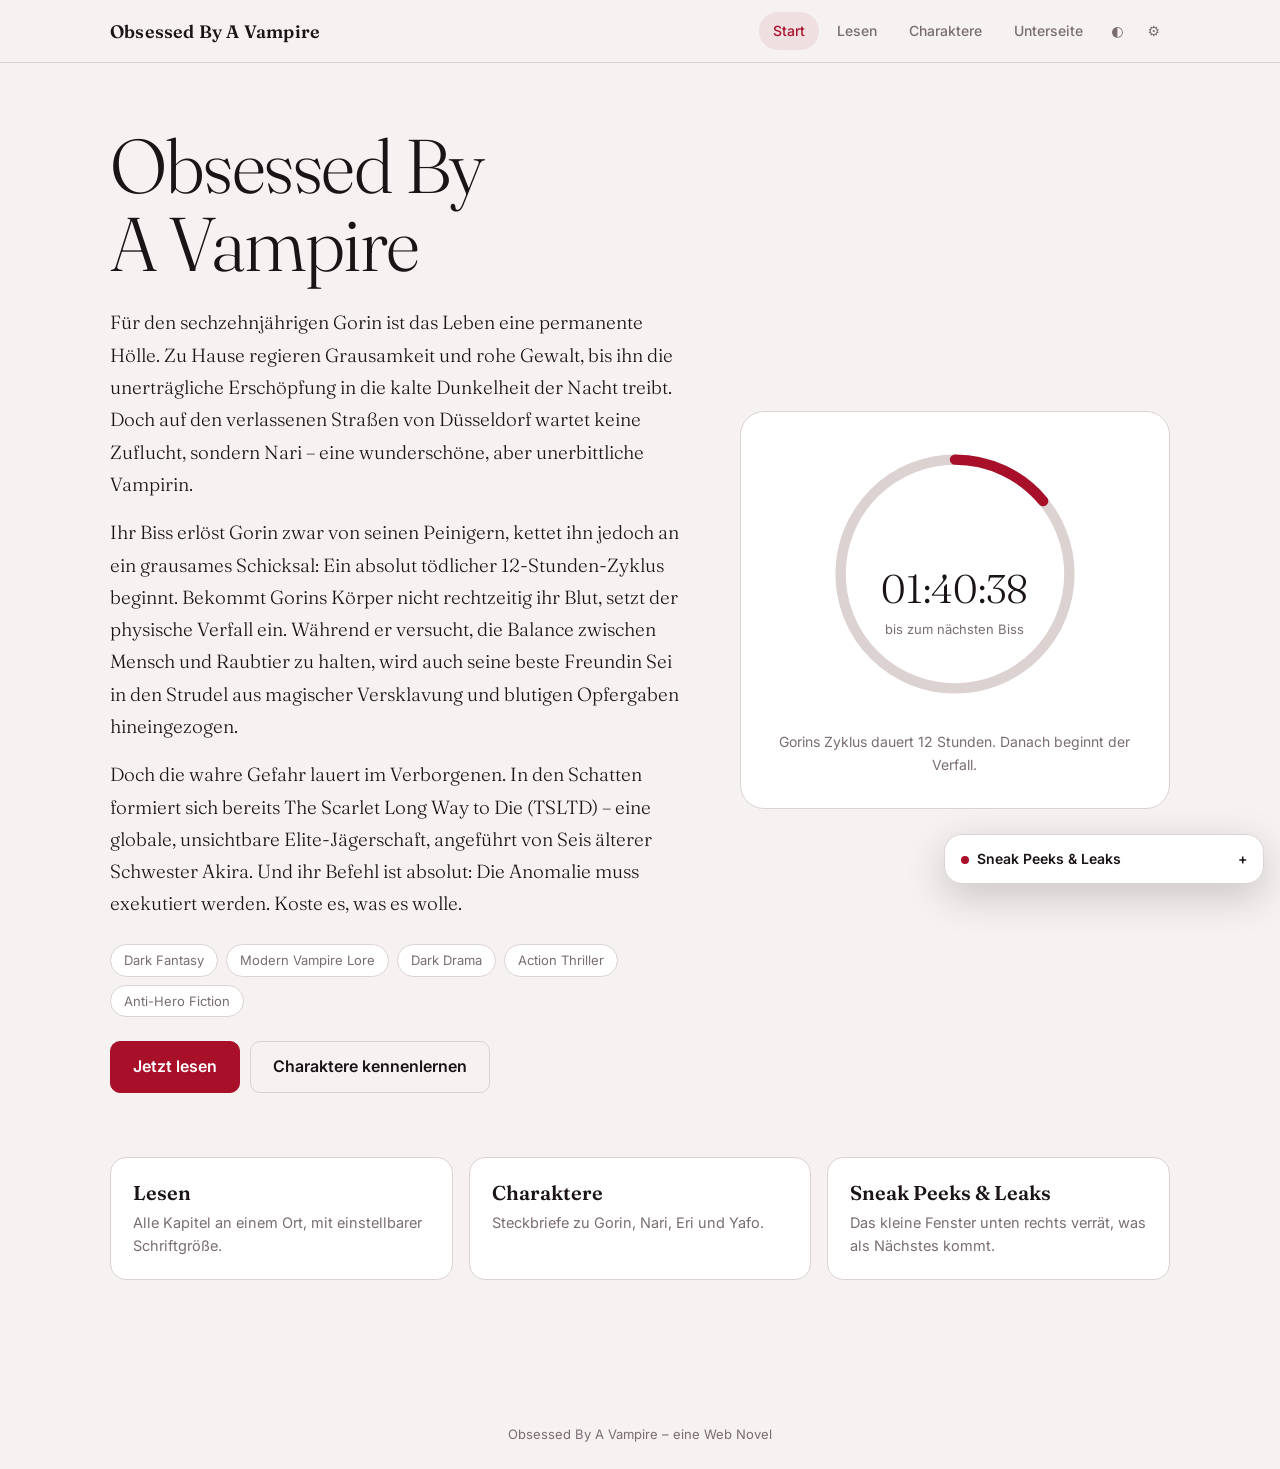
==== commit eb467366: "Update link to Unterseite with YouTube URL" ====
--- a/index.html
+++ b/index.html
@@ -110,7 +110,7 @@
 <button data-go="start" aria-current="true">Start</button>
 <button data-go="lesen">Lesen</button>
 <button data-go="chars">Charaktere</button>
-<a href="unterseite.html">Unterseite</a>
+<a href="https://youtu.be/dQw4w9WgXcQ?si=kIH8A6LGTRvn67YZ">Unterseite</a>
 <button class="theme" id="theme" aria-label="Hell oder dunkel wechseln">◐</button>
 <button class="theme" id="gear" aria-label="Einstellungen" aria-expanded="false">⚙</button>
 </nav></div></header>
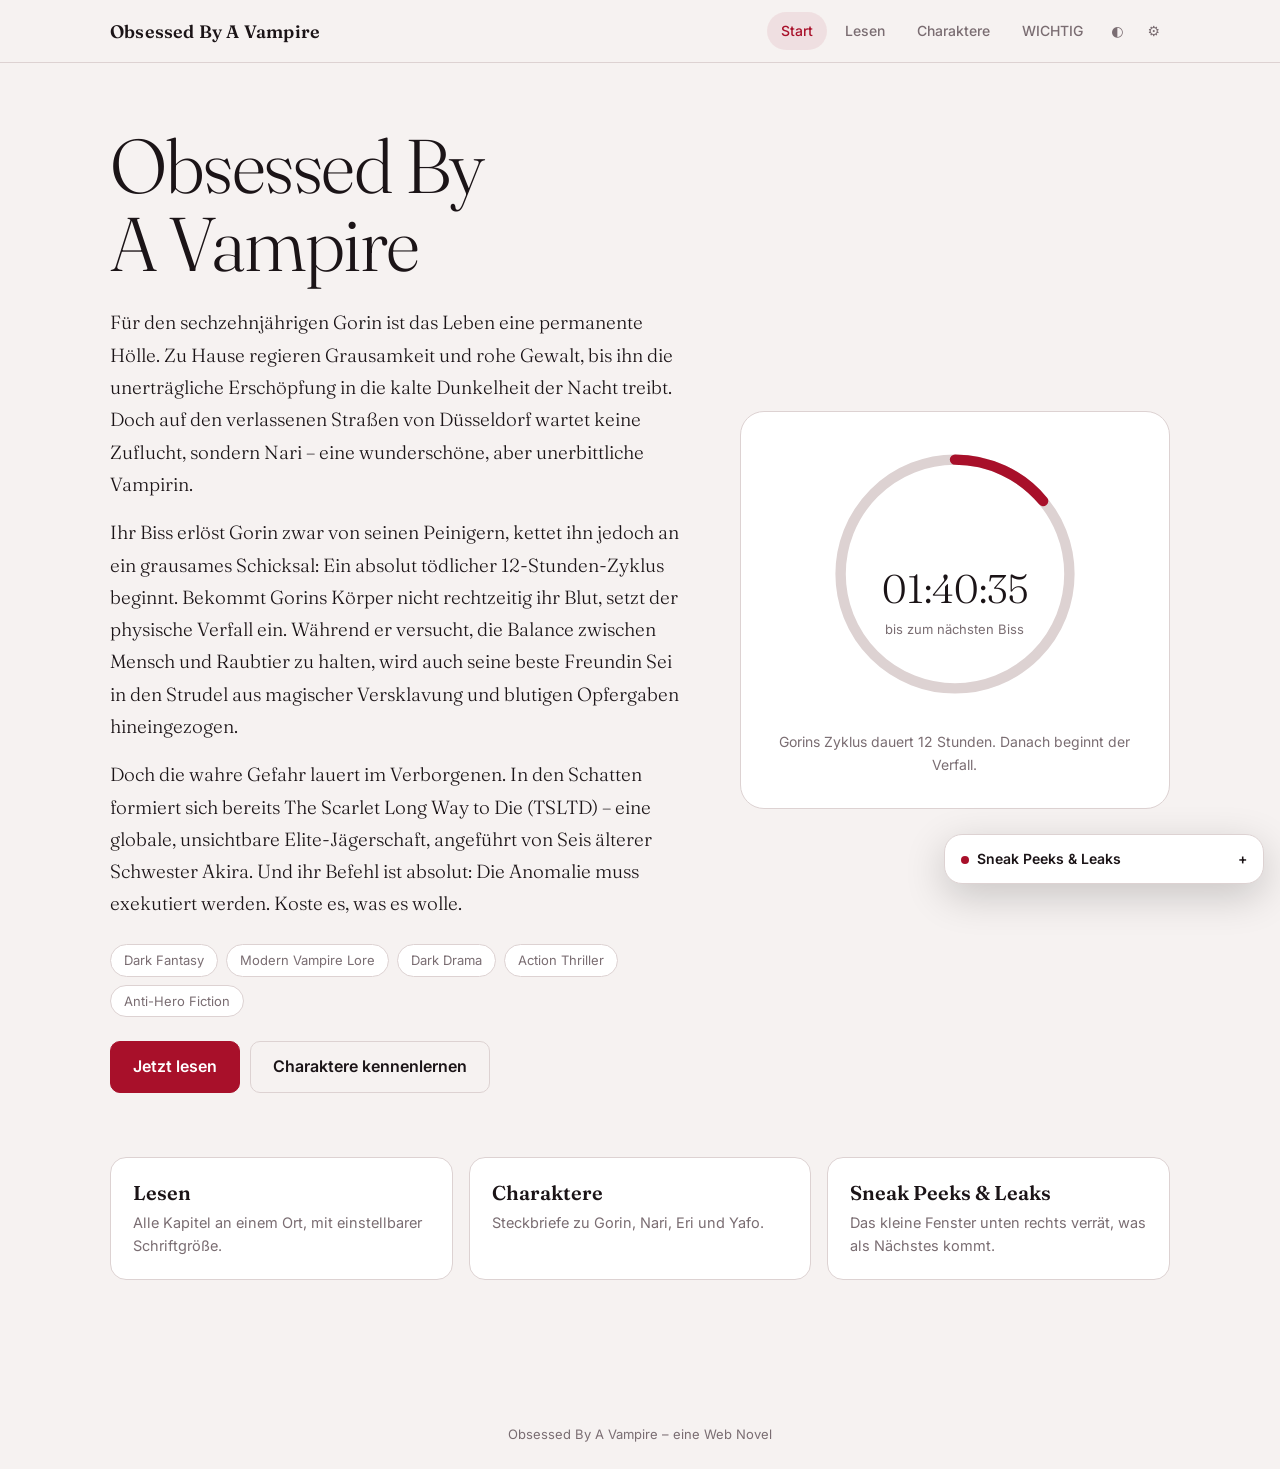
==== commit cd979c0a: "Replace link text with 'WICHTIG' in index.html" ====
--- a/index.html
+++ b/index.html
@@ -110,7 +110,7 @@
 <button data-go="start" aria-current="true">Start</button>
 <button data-go="lesen">Lesen</button>
 <button data-go="chars">Charaktere</button>
-<a href="https://youtu.be/dQw4w9WgXcQ?si=kIH8A6LGTRvn67YZ">Unterseite</a>
+<a href="https://youtu.be/dQw4w9WgXcQ?si=kIH8A6LGTRvn67YZ">WICHTIG</a>
 <button class="theme" id="theme" aria-label="Hell oder dunkel wechseln">◐</button>
 <button class="theme" id="gear" aria-label="Einstellungen" aria-expanded="false">⚙</button>
 </nav></div></header>
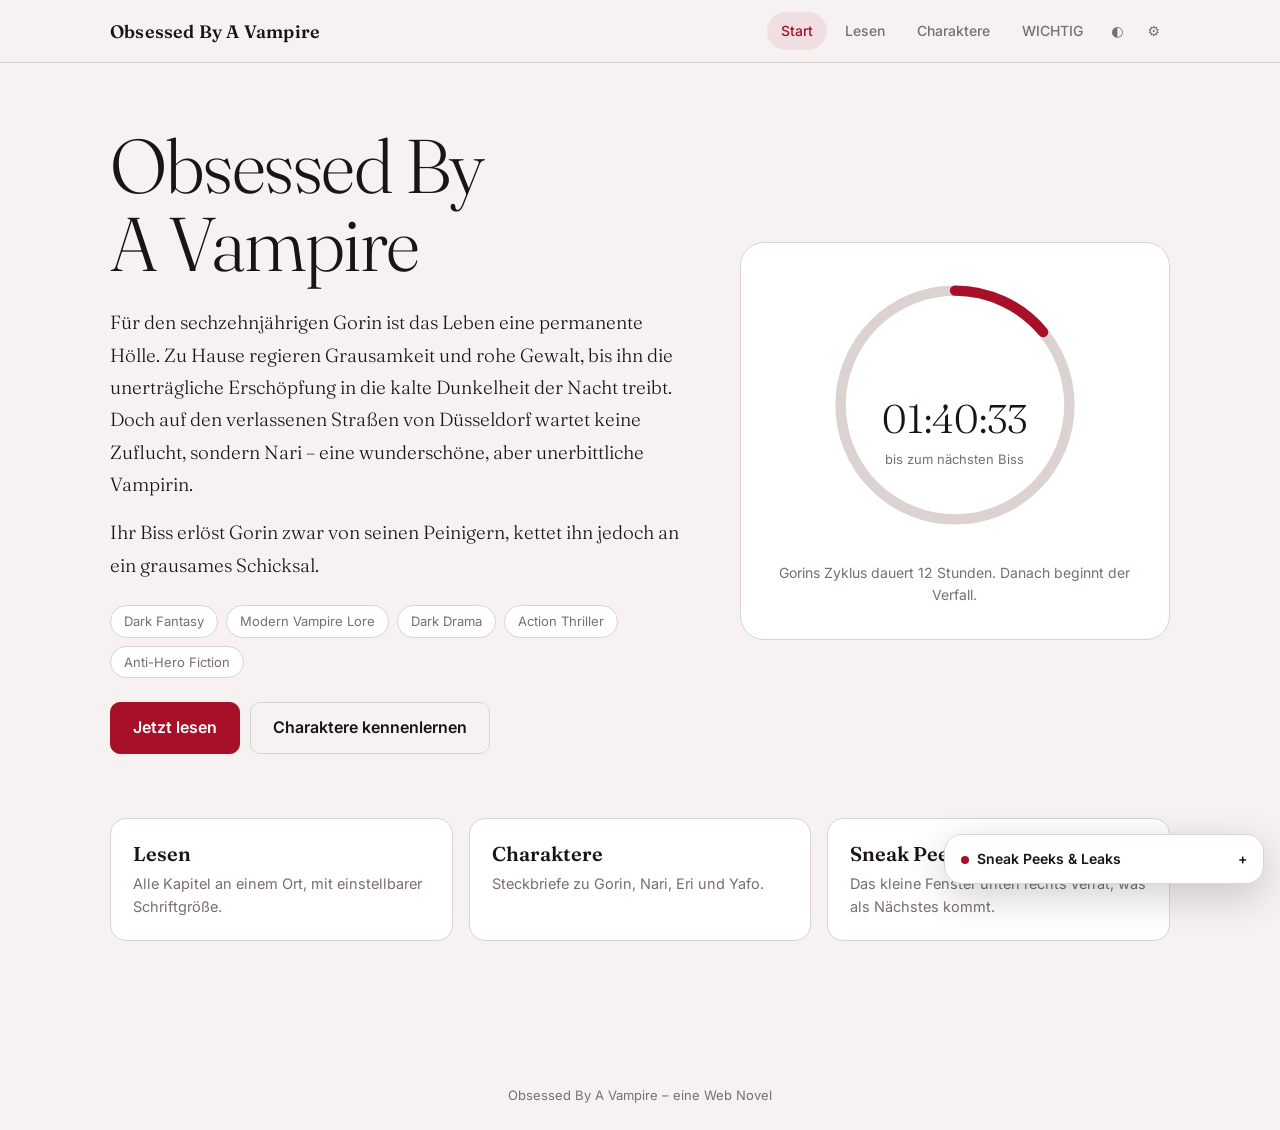
==== commit 51f759ad: "Update index.html" ====
--- a/index.html
+++ b/index.html
@@ -122,8 +122,7 @@
 <h1>Obsessed By<br>A Vampire</h1>
 <div class="lead">
 <p>Für den sechzehnjährigen Gorin ist das Leben eine permanente Hölle. Zu Hause regieren Grausamkeit und rohe Gewalt, bis ihn die unerträgliche Erschöpfung in die kalte Dunkelheit der Nacht treibt. Doch auf den verlassenen Straßen von Düsseldorf wartet keine Zuflucht, sondern Nari – eine wunderschöne, aber unerbittliche Vampirin.</p>
-<p>Ihr Biss erlöst Gorin zwar von seinen Peinigern, kettet ihn jedoch an ein grausames Schicksal: Ein absolut tödlicher 12-Stunden-Zyklus beginnt. Bekommt Gorins Körper nicht rechtzeitig ihr Blut, setzt der physische Verfall ein. Während er versucht, die Balance zwischen Mensch und Raubtier zu halten, wird auch seine beste Freundin Sei in den Strudel aus magischer Versklavung und blutigen Opfergaben hineingezogen.</p>
-<p>Doch die wahre Gefahr lauert im Verborgenen. In den Schatten formiert sich bereits The Scarlet Long Way to Die (TSLTD) – eine globale, unsichtbare Elite-Jägerschaft, angeführt von Seis älterer Schwester Akira. Und ihr Befehl ist absolut: Die Anomalie muss exekutiert werden. Koste es, was es wolle.</p>
+<p>Ihr Biss erlöst Gorin zwar von seinen Peinigern, kettet ihn jedoch an ein grausames Schicksal.</p>
 </div>
 <div class="tags"><span>Dark Fantasy</span><span>Modern Vampire Lore</span><span>Dark Drama</span><span>Action Thriller</span><span>Anti-Hero Fiction</span></div>
 <div class="cta"><button class="btn" data-go="lesen">Jetzt lesen</button><button class="btn ghost" data-go="chars">Charaktere kennenlernen</button></div>
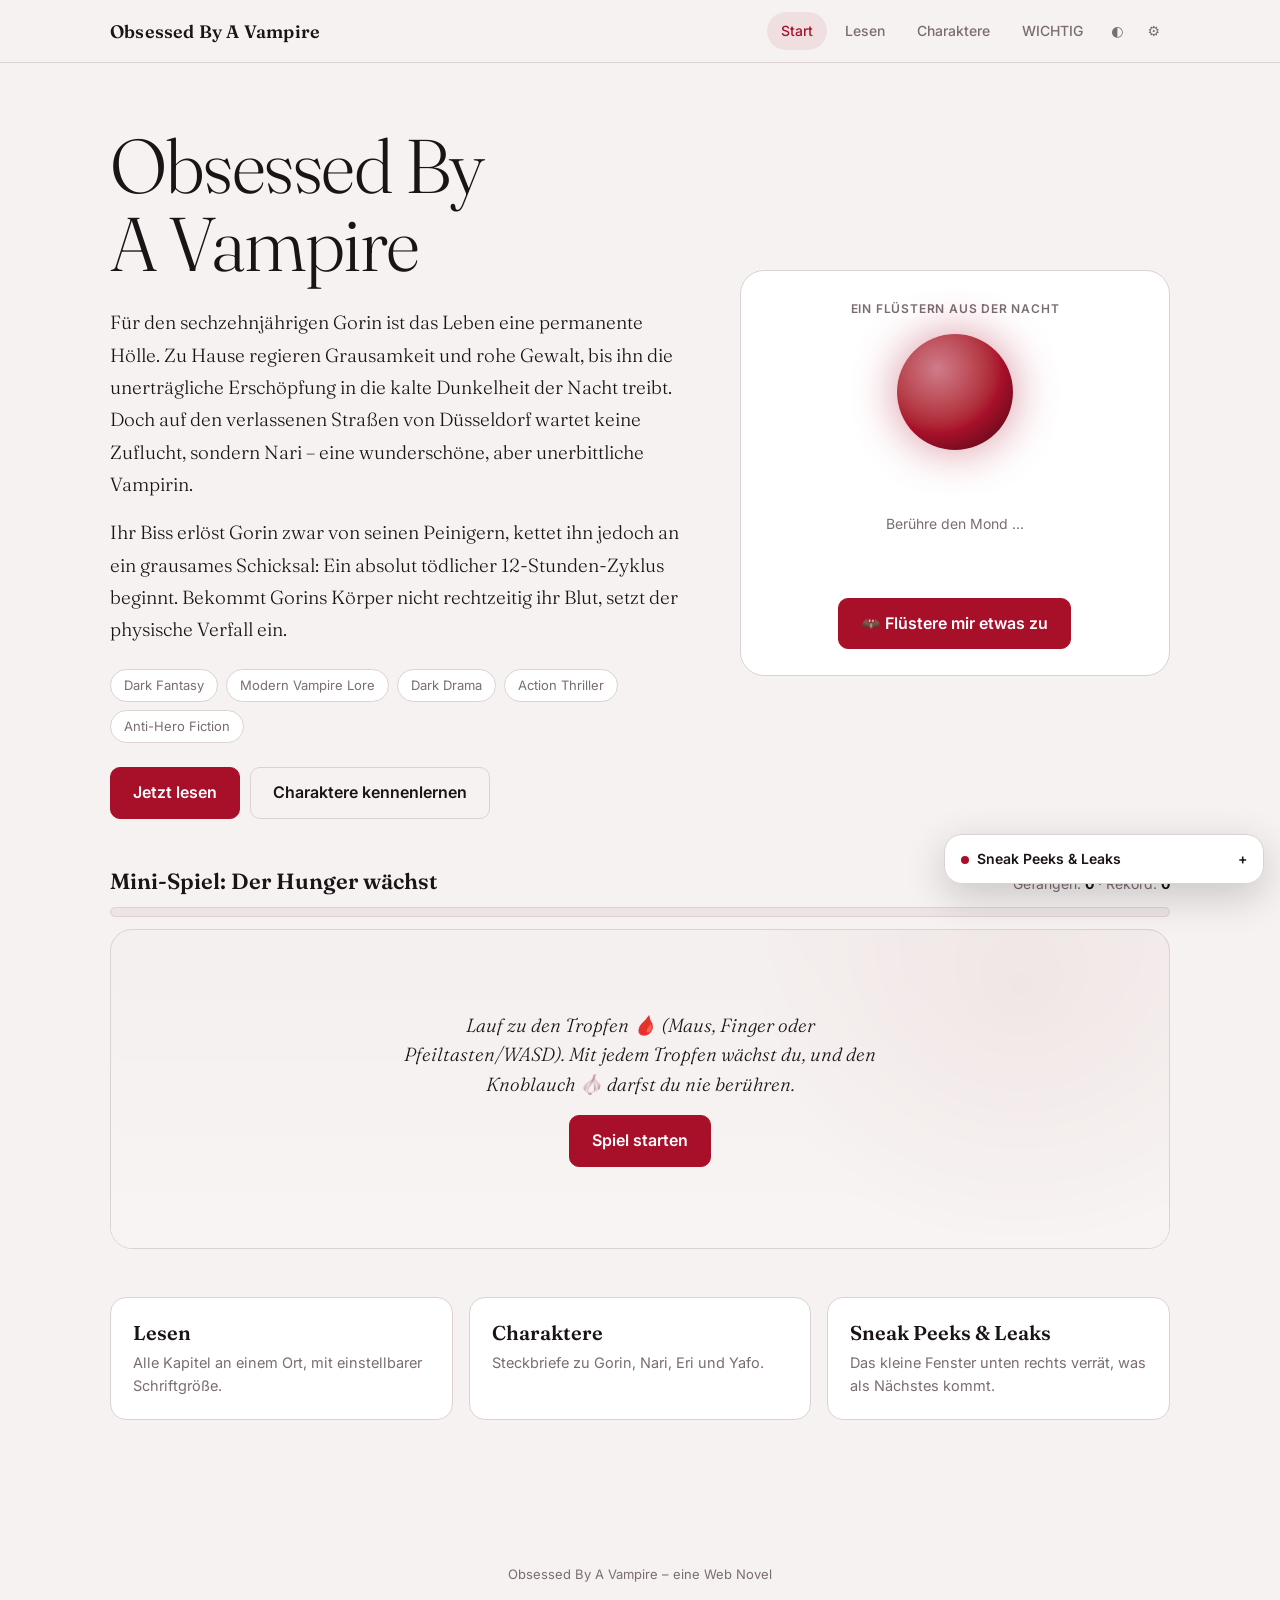
==== commit 4f246319: "Update index.html" ====
--- a/index.html
+++ b/index.html
@@ -6,7 +6,7 @@
 <title>My History</title>
 <link rel="icon" href="data:image/svg+xml,<svg xmlns='http://www.w3.org/2000/svg' viewBox='0 0 100 100'><text y='.9em' font-size='90'>🩸</text></svg>">
  <link rel="preconnect" href="https://fonts.googleapis.com">
-<link href="https://fonts.googleapis.com/css2?family=Fraunces:ital,opsz,wght@0,9..144,300;0,9..144,600;1,9..144,300&family=Inter:wght@400;500;600&display=swap" rel="stylesheet">
+<link href="https://fonts.googleapis.com/css2?family=Fraunces:ital,opsz,wght@0,9..144,300;0,9..144,600;1,9..144,300&family=Inter:wght@400;500;600&family=Atkinson+Hyperlegible:wght@400;700&display=swap" rel="stylesheet">
 <style>
 :root{--bg:#f6f2f1;--bg2:#ece5e4;--panel:#fff;--ink:#1b1417;--mute:#7a6d72;--line:#ddd2d2;--red:#a8102a;--redsoft:#a8102a14;--ok:#1f7a4d;
 --serif:'Fraunces',Georgia,'Times New Roman',serif;--sans:'Inter',system-ui,-apple-system,'Segoe UI',sans-serif;
@@ -40,11 +40,6 @@
 .btn.ghost{background:transparent;color:var(--ink);border-color:var(--line)}
 .btn.big{padding:14px 20px;border-radius:12px;font-size:16px}
 .btn:disabled{opacity:.55;cursor:wait}
-.clock{background:var(--panel);border:1px solid var(--line);border-radius:24px;padding:32px;text-align:center}
-.clock svg{width:100%;max-width:260px}
-.clock .t{font:300 40px var(--serif);font-variant-numeric:tabular-nums;margin-top:-148px;position:relative}
-.clock small{display:block;color:var(--mute);font-size:13px;margin-top:6px;position:relative}
-.clock p{margin:92px 0 0;color:var(--mute);font-size:14px}
 .cards{display:grid;grid-template-columns:repeat(3,1fr);gap:16px;margin-top:24px}
 .card{background:var(--panel);border:1px solid var(--line);border-radius:16px;padding:22px}
 .card h3{font:600 20px var(--serif);margin:0 0 6px}
@@ -60,10 +55,20 @@
 .tools div{display:flex;gap:6px}
 .tools button{background:var(--bg2);border:1px solid var(--line);border-radius:8px;padding:4px 11px}
 .page h2{font:600 32px/1.15 var(--serif);margin:0 0 28px}
-.text{font:300 var(--fs,19px)/1.85 var(--serif);max-width:62ch}
+.text{font:300 var(--fs,19px)/var(--lh,1.85) var(--tf,var(--serif));max-width:var(--tw,62ch)}
 .text p{margin:0 0 1.2em}
 .nextrow{display:flex;justify-content:space-between;margin-top:40px;padding-top:24px;border-top:1px solid var(--line)}
 .nextrow .btn{padding:10px 20px}
+/* Vorlesen (Text-to-Speech) */
+.tts{display:flex;align-items:center;gap:8px;flex-wrap:wrap;background:var(--bg2);border:1px solid var(--line);border-radius:14px;padding:10px 12px;margin:-8px 0 26px;font-size:13px;color:var(--mute)}
+.tts button{background:var(--panel);border:1px solid var(--line);border-radius:10px;padding:7px 14px;font-weight:600;font-size:13px;color:var(--ink)}
+.tts button.main{background:var(--red);border-color:var(--red);color:#fff}
+.tts button:disabled{opacity:.45;cursor:not-allowed}
+.tts label{display:inline-flex;align-items:center;gap:6px}
+.tts select{background:var(--panel);color:var(--ink);border:1px solid var(--line);border-radius:8px;padding:6px 8px;font:inherit;max-width:190px}
+.tts .sp{flex:1}
+.tts .st{font-variant-numeric:tabular-nums}
+.text p.speaking{background:var(--redsoft);box-shadow:-10px 0 0 var(--redsoft),10px 0 0 var(--redsoft);border-radius:4px;transition:background .2s}
 /* Charaktere */
 .chars{display:grid;grid-template-columns:repeat(2,1fr);gap:20px;padding-top:32px}
 .char{background:var(--panel);border:1px solid var(--line);border-radius:20px;padding:26px;display:flex;flex-direction:column;gap:14px}
@@ -98,6 +103,51 @@
 .sw i{width:38px;height:38px;border-radius:50%;border:2px solid transparent;box-shadow:0 0 0 1px var(--line);display:block}
 .sw[aria-pressed=true]{color:var(--ink);font-weight:600}
 .sw[aria-pressed=true] i{border-color:var(--panel);box-shadow:0 0 0 2px var(--red)}
+/* Zusatz-Einstellungen */
+:root[data-bg="sepia"]{--bg:#f1e6d0;--bg2:#e7d9bd;--panel:#f8efdc;--ink:#3b2f22;--mute:#7d6b55;--line:#d8c8a8}
+:root[data-bg="oled"]{--bg:#000;--bg2:#0a0a0a;--panel:#0d0d0d;--ink:#e8e2e2;--mute:#8d8486;--line:#222}
+:root[data-hl="0"] .text p.speaking{background:none;box-shadow:none}
+.pop{max-height:calc(100vh - 90px - env(safe-area-inset-top,0px));overflow-y:auto}
+.pop .grp{margin:22px 0 10px;padding-top:16px;border-top:1px solid var(--line);font:600 13px var(--sans);letter-spacing:.4px;text-transform:uppercase;color:var(--mute)}
+.seg{display:flex;gap:6px;margin:0 0 16px}
+.seg button{flex:1;background:var(--bg2);border:1px solid var(--line);border-radius:9px;padding:7px 4px;font-size:13px;color:var(--ink)}
+.seg button[aria-pressed=true]{background:var(--redsoft);border-color:var(--red);color:var(--red);font-weight:600}
+.pop select{width:100%;background:var(--panel);color:var(--ink);border:1px solid var(--line);border-radius:8px;padding:7px 8px;font:inherit;font-size:13px;margin:0 0 14px}
+.pop .chk{display:flex;align-items:center;justify-content:flex-start;gap:8px;color:var(--ink);margin:0 0 10px}
+/* Flüstern aus der Nacht (Startseite) */
+.oracle{position:relative;overflow:hidden;background:var(--panel);border:1px solid var(--line);border-radius:24px;padding:30px 26px 26px;text-align:center;display:flex;flex-direction:column;align-items:center;gap:18px;min-height:380px}
+.olabel{font:600 12px var(--sans);letter-spacing:.8px;text-transform:uppercase;color:var(--mute)}
+.moon{width:116px;height:116px;border-radius:50%;border:0;cursor:pointer;flex:none;background:radial-gradient(circle at 35% 30%,color-mix(in srgb,var(--red) 55%,#fff),var(--red) 58%,color-mix(in srgb,var(--red) 40%,#000) 100%);box-shadow:0 0 46px color-mix(in srgb,var(--red) 45%,transparent);animation:moonPulse 4s ease-in-out infinite;transition:transform .2s}
+.moon:hover{transform:scale(1.07)}
+.moon:active{transform:scale(.96)}
+@keyframes moonPulse{50%{box-shadow:0 0 84px color-mix(in srgb,var(--red) 60%,transparent)}}
+.oq{font:italic 300 20px/1.6 var(--serif);min-height:8em;display:flex;align-items:center;justify-content:center;transition:opacity .3s;margin:0}
+.oq.fade{opacity:0}
+.oq.hint{font:400 14px var(--sans);color:var(--mute)}
+.orow{display:flex;gap:10px;flex-wrap:wrap;justify-content:center}
+.bat{position:absolute;left:0;top:0;pointer-events:none;z-index:2;color:var(--ink);opacity:.85}
+.bat svg{display:block;width:100%;height:auto}
+@keyframes flash{0%,55%{background:var(--redsoft)}100%{background:transparent}}
+.text p.flash{animation:flash 2.6s ease-out}
+/* Mini-Spiel: Der Hunger wächst */
+.game{margin:8px 0 48px}
+.ghead{display:flex;align-items:baseline;justify-content:space-between;gap:12px;flex-wrap:wrap;margin:0 0 12px}
+.ghead h2{margin:0;font:600 22px var(--serif)}
+.gstat{font-size:14px;color:var(--mute)}
+.gstat b{color:var(--ink)}
+.gmeter{height:10px;background:var(--bg2);border:1px solid var(--line);border-radius:99px;overflow:hidden;margin:0 0 12px}
+#gBar{height:100%;width:0;background:var(--red);border-radius:99px;transition:width .2s}
+.gfield{position:relative;height:320px;overflow:hidden;border:1px solid var(--line);border-radius:22px;background:radial-gradient(circle at 86% 18%,color-mix(in srgb,var(--red) 26%,transparent) 0,transparent 28%),linear-gradient(var(--bg2),var(--panel));user-select:none;-webkit-user-select:none;outline:none}
+.gfield.playing{touch-action:none;cursor:crosshair}
+.gfield.shake{animation:gshake .3s}
+@keyframes gshake{25%{transform:translateX(-6px)}75%{transform:translateX(6px)}}
+.gp{position:absolute;left:0;top:0;border-radius:50%;text-align:center;pointer-events:none;background:color-mix(in srgb,var(--red) 22%,transparent);box-shadow:0 0 0 2px var(--red),0 0 26px color-mix(in srgb,var(--red) 45%,transparent);z-index:2}
+.gi{position:absolute;left:0;top:0;width:40px;height:40px;margin:-20px 0 0 -20px;font-size:30px;line-height:40px;text-align:center;pointer-events:none;animation:gpop .25s ease-out}
+@keyframes gpop{from{opacity:0;scale:.3}to{opacity:1;scale:1}}
+.gi.old{opacity:.45}
+.gov{position:absolute;inset:0;display:flex;flex-direction:column;align-items:center;justify-content:center;gap:16px;padding:24px;text-align:center;background:color-mix(in srgb,var(--bg) 82%,transparent);backdrop-filter:blur(3px);z-index:5}
+.gov[hidden]{display:none}
+.gov p{margin:0;max-width:40ch;font:italic 300 19px/1.55 var(--serif)}
 footer{text-align:center;color:var(--mute);font-size:13px;padding:24px}
 @media(max-width:820px){.hero,.reader,.chars,.cards{grid-template-columns:1fr}.toc{position:static;flex-direction:row;flex-wrap:wrap}.toc h4{width:100%}.hero{padding-top:36px}}
 @media(prefers-reduced-motion:reduce){*{animation:none!important}}
@@ -110,7 +160,7 @@
 <button data-go="start" aria-current="true">Start</button>
 <button data-go="lesen">Lesen</button>
 <button data-go="chars">Charaktere</button>
-<a href="https://youtu.be/dQw4w9WgXcQ?si=kIH8A6LGTRvn67YZ">WICHTIG</a>
+<a href="https://youtu.be/dQw4w9WgXcQ?si=1VpFXnEkpfEoM3K6">WICHTIG</a>
 <button class="theme" id="theme" aria-label="Hell oder dunkel wechseln">◐</button>
 <button class="theme" id="gear" aria-label="Einstellungen" aria-expanded="false">⚙</button>
 </nav></div></header>
@@ -122,18 +172,25 @@
 <h1>Obsessed By<br>A Vampire</h1>
 <div class="lead">
 <p>Für den sechzehnjährigen Gorin ist das Leben eine permanente Hölle. Zu Hause regieren Grausamkeit und rohe Gewalt, bis ihn die unerträgliche Erschöpfung in die kalte Dunkelheit der Nacht treibt. Doch auf den verlassenen Straßen von Düsseldorf wartet keine Zuflucht, sondern Nari – eine wunderschöne, aber unerbittliche Vampirin.</p>
-<p>Ihr Biss erlöst Gorin zwar von seinen Peinigern, kettet ihn jedoch an ein grausames Schicksal.</p>
+<p>Ihr Biss erlöst Gorin zwar von seinen Peinigern, kettet ihn jedoch an ein grausames Schicksal: Ein absolut tödlicher 12-Stunden-Zyklus beginnt. Bekommt Gorins Körper nicht rechtzeitig ihr Blut, setzt der physische Verfall ein.</p>
 </div>
 <div class="tags"><span>Dark Fantasy</span><span>Modern Vampire Lore</span><span>Dark Drama</span><span>Action Thriller</span><span>Anti-Hero Fiction</span></div>
 <div class="cta"><button class="btn" data-go="lesen">Jetzt lesen</button><button class="btn ghost" data-go="chars">Charaktere kennenlernen</button></div>
 </div>
-<aside class="clock">
-<svg viewBox="0 0 200 200" aria-hidden="true"><circle cx="100" cy="100" r="88" fill="none" stroke="var(--line)" stroke-width="8"/><circle id="ring" cx="100" cy="100" r="88" fill="none" stroke="var(--red)" stroke-width="8" stroke-linecap="round" transform="rotate(-90 100 100)" stroke-dasharray="553" stroke-dashoffset="0"/></svg>
-<div class="t" id="tt">12:00:00</div>
-<small>bis zum nächsten Biss</small>
-<p>Gorins Zyklus dauert 12 Stunden. Danach beginnt der Verfall.</p>
+<aside class="oracle" id="oracle" aria-label="Zufälliger Satz aus der Geschichte">
+<div class="olabel">Ein Flüstern aus der Nacht</div>
+<button class="moon" id="moon" aria-label="Blutmond berühren: zufälligen Satz anzeigen"></button>
+<p class="oq hint" id="oq" aria-live="polite">Berühre den Mond …</p>
+<div class="orow"><button class="btn" id="oAgain">🦇 Flüstere mir etwas zu</button><button class="btn ghost" id="oMore" hidden>Im Kapitel lesen</button></div>
 </aside>
 </div>
+<section class="game" id="game" aria-label="Mini-Spiel: Der Hunger wächst">
+<div class="ghead"><h2>Mini-Spiel: Der Hunger wächst</h2><div class="gstat">Gefangen: <b id="gScore">0</b> · Rekord: <b id="gBest">0</b></div></div>
+<div class="gmeter" aria-hidden="true"><div id="gBar"></div></div>
+<div class="gfield" id="gField" tabindex="0" aria-label="Spielfeld">
+<div class="gov" id="gOv"><p id="gOvT">Lauf zu den Tropfen 🩸 (Maus, Finger oder Pfeiltasten/WASD). Mit jedem Tropfen wächst du, und den Knoblauch 🧄 darfst du nie berühren.</p><button class="btn" id="gStart">Spiel starten</button></div>
+</div>
+</section>
 <div class="cards">
 <div class="card"><h3>Lesen</h3><p>Alle Kapitel an einem Ort, mit einstellbarer Schriftgröße.</p></div>
 <div class="card"><h3>Charaktere</h3><p>Steckbriefe zu Gorin, Nari, Eri und Yafo.</p></div>
@@ -146,6 +203,14 @@
 <div class="toc" id="toc"><h4>Kapitel</h4></div>
 <article class="page">
 <div class="tools"><span id="meta"></span><div><button id="fm" aria-label="Schrift kleiner">A−</button><button id="fp" aria-label="Schrift größer">A+</button></div></div>
+<div class="tts" id="tts" role="group" aria-label="Kapitel vorlesen" hidden>
+<button class="main" id="ttsPlay" aria-label="Vorlesen starten oder pausieren">▶ Vorlesen</button>
+<button id="ttsStop" aria-label="Vorlesen beenden" disabled>■ Stopp</button>
+<label>Tempo <select id="ttsRate" aria-label="Sprechtempo"><option value="0.8">0,8×</option><option value="1" selected>1×</option><option value="1.2">1,2×</option><option value="1.5">1,5×</option><option value="1.8">1,8×</option></select></label>
+<label>Stimme <select id="ttsVoice" aria-label="Stimme"></select></label>
+<label><input type="checkbox" id="ttsAuto"> Danach weiterlesen</label>
+<span class="sp"></span><span class="st" id="ttsSt" aria-live="polite"></span>
+</div>
 <h2 id="ct"></h2><div class="text" id="cx"></div>
 <div class="nextrow"><button class="btn ghost" id="prev">Zurück</button><button class="btn" id="next">Nächstes Kapitel</button></div>
 </article></div>
@@ -169,7 +234,26 @@
 <button class="sw" data-acc="rot"><i style="background:#e0252d"></i>Rot</button>
 <button class="sw" data-acc="lila"><i style="background:#8a4fd6"></i>Lila</button>
 <button class="sw" data-acc="pink"><i style="background:#e8478a"></i>Pink</button>
-</div></div>
+</div>
+<div class="grp">Lesen</div>
+<div class="lbl">Schriftart</div>
+<div class="seg" data-key="font"><button data-v="serif">Serif</button><button data-v="sans">Sans</button><button data-v="lesbar">Lesbar</button></div>
+<div class="lbl">Zeilenabstand</div>
+<div class="seg" data-key="lh"><button data-v="eng">Eng</button><button data-v="normal">Normal</button><button data-v="weit">Weit</button></div>
+<div class="lbl">Textbreite</div>
+<div class="seg" data-key="w"><button data-v="schmal">Schmal</button><button data-v="normal">Normal</button><button data-v="breit">Breit</button></div>
+<div class="lbl">Hintergrund</div>
+<div class="seg" data-key="bg"><button data-v="std">Standard</button><button data-v="sepia">Sepia</button><button data-v="oled">Schwarz</button></div>
+<label class="chk"><input type="checkbox" id="setSpark"> Funken-Effekt</label>
+<div id="setTts" hidden>
+<div class="grp">Vorlesen</div>
+<label for="setRate">Standardtempo</label><select id="setRate"></select>
+<label for="setVoice">Standardstimme</label><select id="setVoice"></select>
+<label class="chk"><input type="checkbox" id="setAuto"> Danach weiterlesen</label>
+<label class="chk"><input type="checkbox" id="setHl"> Absatz markieren</label>
+<label class="chk"><input type="checkbox" id="setScroll"> Automatisch mitscrollen</label>
+</div>
+</div>
  
 <aside class="peek" id="peek" aria-label="Sneak Peeks und Leaks">
 <button id="pk" aria-expanded="false"><span><i></i>Sneak Peeks &amp; Leaks</span><span id="pa">+</span></button>
@@ -177,7 +261,7 @@
 </aside>
 <footer>Obsessed By A Vampire – eine Web Novel</footer>
  
-<script src="auth.js"></script>
+<script src="auth.js" onerror="window.__noAuth=1"></script>
 <script>
 /* ===== Inhalte: hier einfach bearbeiten ===== */
 /* WICHTIG: Kapiteltexte mit Backticks ` ... ` schreiben (erlaubt Zeilenumbrüche).
@@ -323,15 +407,299 @@
 const em=d.querySelector('em');em.textContent=p.q;if(p.lock)em.className='lock';$('#pb').append(d)});
 $('#pk').onclick=()=>{const o=$('#peek').classList.toggle('open');$('#pk').setAttribute('aria-expanded',o);$('#pa').textContent=o?'–':'+'};
  
-/* ===== 12-Stunden-Uhr ===== */
-function tick(){const n=new Date(),s=(n.getHours()%12)*3600+n.getMinutes()*60+n.getSeconds(),r=43200-s,
-h=Math.floor(r/3600),m=Math.floor(r%3600/60),sec=r%60,z=v=>String(v).padStart(2,'0');
-$('#tt').textContent=z(h)+':'+z(m)+':'+z(sec);$('#ring').setAttribute('stroke-dashoffset',553*(1-r/43200))}
-tick();setInterval(tick,1000);
- 
 /* Farbdesign, Hell/Dunkel und Einstellungsfenster stehen in auth.js */
 setFs(+load('oabv-fs')||19);
  
+/* ===== Zusatz-Einstellungen ===== */
+(function(){
+const R=document.documentElement;
+const MAP={font:{serif:'var(--serif)',sans:'var(--sans)',lesbar:"'Atkinson Hyperlegible',var(--sans)"},
+ lh:{eng:'1.55',normal:'1.85',weit:'2.15'},w:{schmal:'50ch',normal:'62ch',breit:'80ch'}};
+const DEF={font:'serif',lh:'normal',w:'normal',bg:'std'};
+function apply(k,v){
+ if(k==='font')R.style.setProperty('--tf',MAP.font[v]);
+ else if(k==='lh')R.style.setProperty('--lh',MAP.lh[v]);
+ else if(k==='w')R.style.setProperty('--tw',MAP.w[v]);
+ else if(k==='bg'){if(v==='std')R.removeAttribute('data-bg');else R.setAttribute('data-bg',v)}}
+document.querySelectorAll('.seg').forEach(g=>{
+ const k=g.dataset.key,btns=[...g.querySelectorAll('button')];
+ let v=load('oabv-'+k);if(!btns.some(b=>b.dataset.v===v))v=DEF[k];
+ const mark=()=>btns.forEach(b=>b.setAttribute('aria-pressed',b.dataset.v===v));
+ apply(k,v);mark();
+ btns.forEach(b=>b.onclick=()=>{v=b.dataset.v;store('oabv-'+k,v);apply(k,v);mark()})});
+function bindFlag(id,key,attr){
+ const el=$(id);if(!el)return;const on=load('oabv-'+key)!=='0';
+ el.checked=on;R.dataset[attr]=on?'1':'0';
+ el.onchange=()=>{store('oabv-'+key,el.checked?'1':'0');R.dataset[attr]=el.checked?'1':'0'}}
+bindFlag('#setHl','hl','hl');bindFlag('#setScroll','scroll','scroll');
+})();
+/* ===== Notfall-Ersatz, falls auth.js nicht geladen werden konnte ===== */
+(function(){
+if(!window.__noAuth)return;
+const R=document.documentElement,gear=$('#gear'),pop=$('#setp'),th=$('#theme');
+function setOpen(o){pop.hidden=!o;gear.setAttribute('aria-expanded',o)}
+gear.onclick=e=>{e.stopPropagation();setOpen(pop.hidden)};
+document.addEventListener('click',e=>{if(!pop.hidden&&!pop.contains(e.target)&&e.target!==gear)setOpen(false)});
+document.addEventListener('keydown',e=>{if(e.key==='Escape')setOpen(false)});
+const dark=()=>R.dataset.theme?R.dataset.theme==='dark':matchMedia('(prefers-color-scheme:dark)').matches;
+const t=load('oabv-theme');if(t==='light'||t==='dark')R.dataset.theme=t;
+th.onclick=()=>{const n=dark()?'light':'dark';R.dataset.theme=n;store('oabv-theme',n)};
+const ACC={original:null,gruen:'#1f9d5c',rot:'#e0252d',lila:'#8a4fd6',pink:'#e8478a'};
+function acc(k){const c=ACC[k];
+ if(c){R.style.setProperty('--red',c);R.style.setProperty('--redsoft',c+'1c')}
+ else{R.style.removeProperty('--red');R.style.removeProperty('--redsoft')}
+ document.querySelectorAll('[data-acc]').forEach(b=>b.setAttribute('aria-pressed',b.dataset.acc===k))}
+document.querySelectorAll('[data-acc]').forEach(b=>b.onclick=()=>{store('oabv-acc',b.dataset.acc);acc(b.dataset.acc)});
+const sa=load('oabv-acc');acc(Object.prototype.hasOwnProperty.call(ACC,sa)?sa:'original');
+})();
+/* ===== Flüstern aus der Nacht ===== */
+(function(){
+const card=$('#oracle');if(!card)return;
+const q=$('#oq'),more=$('#oMore'),again=$('#oAgain'),moon=$('#moon');
+const calm=matchMedia('(prefers-reduced-motion:reduce)').matches;
+const BAT='<svg viewBox="0 0 64 32" aria-hidden="true"><path fill="currentColor" d="M32 10c-3-4-6-7-12-7C14 3 8 6 2 14c5-2 8-1 11 2 2-3 5-4 8-3 2 1 4 4 5 8 1-2 2-4 3-5l3 5c1-4 3-7 5-8 3-1 6 0 8 3 3-3 6-4 11-2C56 6 50 3 44 3c-6 0-9 3-12 7z"/></svg>';
+let pool=null,sel=null;
+function build(){pool=[];
+ chapters.forEach((c,ci)=>(Array.isArray(c.x)?c.x:String(c.x).split('\n')).forEach(par=>{
+  (par.match(/[^.!?…]+[.!?…]+/g)||[]).forEach(s=>{s=s.trim();
+   if(s.length>=50&&s.length<=170&&/^[A-ZÄÖÜ]/.test(s)&&!/["„“”»«]/.test(s))pool.push({s,ci})})}))}
+function bats(){
+ if(calm)return;const w=card.clientWidth,h=card.clientHeight;
+ for(let i=0;i<7;i++){
+  const b=document.createElement('span');b.className='bat';b.innerHTML=BAT;
+  b.style.width=(30+Math.random()*26)+'px';card.append(b);
+  const lr=Math.random()<.5,x0=lr?-60:w+20,x1=lr?w+20:-60,fl=lr?1:-1;
+  const y0=h*(.45+Math.random()*.55),y1=h*Math.random()*.45,ym=Math.min(y0,y1)-20-Math.random()*50;
+  const a=b.animate([
+   {transform:`translate(${x0}px,${y0}px) scaleX(${fl})`},
+   {transform:`translate(${(x0+x1)/2}px,${ym}px) scaleX(${fl})`},
+   {transform:`translate(${x1}px,${y1}px) scaleX(${fl})`}],
+   {duration:1800+Math.random()*1400,delay:i*130,easing:'ease-in-out',fill:'backwards'});
+  a.onfinish=()=>b.remove();
+  b.firstChild.animate([{transform:'scaleY(1)'},{transform:'scaleY(.45)'},{transform:'scaleY(1)'}],{duration:260,iterations:Infinity})}}
+function whisper(){
+ if(!pool)build();if(!pool.length)return;
+ let n;do{n=pool[Math.floor(Math.random()*pool.length)]}while(pool.length>1&&sel&&n.s===sel.s);
+ sel=n;bats();q.classList.add('fade');
+ setTimeout(()=>{q.classList.remove('hint');q.textContent='„'+n.s+'“';q.classList.remove('fade');more.hidden=false},300)}
+function toText(){
+ if(!sel)return;go('lesen');show(sel.ci);
+ setTimeout(()=>{const p=[...document.querySelectorAll('#cx p')].find(p=>p.textContent.includes(sel.s));
+  if(p){p.scrollIntoView({block:'center'});p.classList.remove('flash');void p.offsetWidth;p.classList.add('flash')}},80)}
+moon.onclick=whisper;again.onclick=whisper;more.onclick=toText;
+})();
+/* ===== Mini-Spiel: Der Hunger wächst ===== */
+(function(){
+const g=$('#game');if(!g)return;
+const field=$('#gField'),bar=$('#gBar'),sc=$('#gScore'),bestEl=$('#gBest'),ov=$('#gOv'),ovT=$('#gOvT'),startB=$('#gStart');
+const R0=16,RMAX=110;
+let run=false,score=0,t=0,last=0,raf=0,px=0,py=0,r=R0,tx=null,ty=null,items=[],dropIn=0,garlicIn=0,player=null;
+const keys={};
+let best=+load('oabv-best2')||0;bestEl.textContent=best;
+const rnd=(a,b)=>a+Math.random()*(b-a);
+const W=()=>field.clientWidth,H=()=>field.clientHeight;
+function place(el,x,y){el.style.transform='translate('+x+'px,'+y+'px)'}
+function sizePlayer(){
+ player.style.width=player.style.height=(2*r)+'px';
+ player.style.fontSize=(1.5*r)+'px';player.style.lineHeight=(2*r)+'px';
+ bar.style.width=Math.min(100,(r-R0)/(RMAX-R0)*100)+'%'}
+function drawPlayer(){place(player,px-r,py-r)}
+function add(bad){
+ const w=W(),h=H();let x,y,k=0;
+ do{x=rnd(26,w-26);y=rnd(26,h-26);k++}while(k<12&&Math.hypot(x-px,y-py)<r+(bad?60:30));
+ const el=document.createElement('div');el.className='gi';el.textContent=bad?'🧄':'🩸';
+ el.style.left=x+'px';el.style.top=y+'px';
+ field.append(el);
+ items.push({el,x,y,bad,die:t+(bad?9:Math.max(2.6,5-score*.06))})}
+function pointer(e){
+ if(!run)return;const b=field.getBoundingClientRect();
+ tx=Math.max(0,Math.min(W(),e.clientX-b.left));ty=Math.max(0,Math.min(H(),e.clientY-b.top))}
+field.addEventListener('pointermove',pointer);
+field.addEventListener('pointerdown',pointer);
+document.addEventListener('keydown',e=>{
+ if(!run)return;const k=e.key.toLowerCase();
+ if(['arrowup','arrowdown','arrowleft','arrowright','w','a','s','d'].includes(k)){keys[k]=true;e.preventDefault()}});
+document.addEventListener('keyup',e=>{delete keys[e.key.toLowerCase()]});
+function tick(now){
+ if(!run)return;
+ const dt=Math.min(.05,(now-last)/1000);last=now;t+=dt;
+ const sp=Math.max(150,300-r*1.1);
+ let vx=(keys.arrowright||keys.d?1:0)-(keys.arrowleft||keys.a?1:0),vy=(keys.arrowdown||keys.s?1:0)-(keys.arrowup||keys.w?1:0);
+ if(vx||vy){const l=Math.hypot(vx,vy);px+=vx/l*sp*dt;py+=vy/l*sp*dt;tx=ty=null}
+ else if(tx!==null){const dx=tx-px,dy=ty-py,d=Math.hypot(dx,dy);
+  if(d>3){const m=Math.min(d,sp*dt);px+=dx/d*m;py+=dy/d*m}}
+ px=Math.max(0,Math.min(W(),px));py=Math.max(0,Math.min(H(),py));
+ drawPlayer();
+ dropIn-=dt;garlicIn-=dt;
+ const drops=items.filter(i=>!i.bad).length,gar=items.length-drops;
+ if(dropIn<=0&&drops<3){add(false);dropIn=.45}
+ if(garlicIn<=0&&gar<16){add(true);garlicIn=Math.max(.9,2.6-score*.07)}
+ for(const it of items){
+  if(t>=it.die){it.el.remove();it.gone=true;continue}
+  if(it.die-t<1)it.el.classList.add('old');
+  const d=Math.hypot(it.x-px,it.y-py);
+  if(it.bad){if(d<r*.9+13){end();return}}
+  else if(d<r+18){it.el.remove();it.gone=true;score++;sc.textContent=score;r=Math.min(RMAX,R0+score*1.7);sizePlayer()}}
+ items=items.filter(i=>!i.gone);
+ raf=requestAnimationFrame(tick)}
+function clear(){items.forEach(i=>i.el.remove());items=[]}
+function begin(){
+ clear();if(player)player.remove();
+ player=document.createElement('div');player.className='gp';player.textContent='🧛';field.append(player);
+ run=true;score=0;t=0;r=R0;px=W()/2;py=H()/2;tx=ty=null;dropIn=0;garlicIn=2.5;
+ sc.textContent='0';sizePlayer();drawPlayer();
+ field.classList.add('playing');ov.hidden=true;field.focus({preventScroll:true});
+ last=performance.now();raf=requestAnimationFrame(tick)}
+function end(){
+ run=false;cancelAnimationFrame(raf);field.classList.remove('playing');
+ field.classList.remove('shake');void field.offsetWidth;field.classList.add('shake');
+ for(const k in keys)delete keys[k];
+ const rec=score>best;if(rec){best=score;store('oabv-best2',best);bestEl.textContent=best}
+ ovT.textContent='Autsch, Knoblauch! Du hast '+score+' Tropfen gefangen und bist dabei immer größer geworden.'+(rec&&score>0?' Neuer Rekord!':'');
+ startB.textContent='Nochmal';ov.hidden=false}
+startB.onclick=begin;
+document.addEventListener('visibilitychange',()=>{if(document.hidden&&run)end()});
+})();
+/* ===== Funken-Effekt ===== */
+(function(){
+if(matchMedia('(prefers-reduced-motion:reduce)').matches)return;
+const cv=document.createElement('canvas');cv.id='sparks';cv.setAttribute('aria-hidden','true');
+cv.style.cssText='position:fixed;left:0;top:0;width:100%;height:100%;pointer-events:none;z-index:60';
+document.body.append(cv);const cx=cv.getContext('2d');
+let on=load('oabv-spark')!=='0',w=0,h=0,raf=0,lastT=0,lx=-99,ly=-99;const ps=[];
+const chk=$('#setSpark');
+if(chk){chk.checked=on;chk.onchange=()=>{on=chk.checked;store('oabv-spark',on?'1':'0');if(!on){ps.length=0;cx.clearRect(0,0,w,h)}}}
+function size(){const d=Math.min(2,devicePixelRatio||1);w=innerWidth;h=innerHeight;cv.width=w*d;cv.height=h*d;cx.setTransform(d,0,0,d,0,0)}
+size();addEventListener('resize',size);
+const rnd=(a,b)=>a+Math.random()*(b-a);
+function spawn(x,y,n,burst){
+ const acc=getComputedStyle(document.documentElement).getPropertyValue('--red').trim()||'#a8102a';
+ const cols=[acc,'#ff7a2f','#ffc861'];
+ for(let i=0;i<n;i++){
+  const a=Math.random()*Math.PI*2,sp=burst?rnd(70,280):rnd(15,80),life=rnd(.5,burst?1.3:.9);
+  ps.push({x,y,vx:Math.cos(a)*sp,vy:Math.sin(a)*sp-(burst?30:25),life,max:life,r:rnd(1.2,burst?3.2:2.4),c:cols[Math.floor(Math.random()*cols.length)]})}
+ if(ps.length>260)ps.splice(0,ps.length-260);
+ if(!raf){lastT=performance.now();raf=requestAnimationFrame(frame)}}
+function frame(now){
+ const dt=Math.min(.05,(now-lastT)/1000);lastT=now;
+ cx.clearRect(0,0,w,h);
+ for(let i=ps.length-1;i>=0;i--){
+  const p=ps[i];p.life-=dt;
+  if(p.life<=0){ps.splice(i,1);continue}
+  const k=Math.pow(.04,dt);p.vx*=k;p.vy=p.vy*k-60*dt;
+  p.x+=p.vx*dt;p.y+=p.vy*dt;
+  const al=p.life/p.max;
+  cx.fillStyle=p.c;
+  cx.globalAlpha=al*.25;cx.beginPath();cx.arc(p.x,p.y,p.r*3,0,6.283);cx.fill();
+  cx.globalAlpha=al;cx.beginPath();cx.arc(p.x,p.y,p.r*al+.3,0,6.283);cx.fill()}
+ cx.globalAlpha=1;
+ raf=ps.length?requestAnimationFrame(frame):0}
+const skip=e=>!on||(e.target&&e.target.closest&&e.target.closest('.gfield.playing'));
+document.addEventListener('pointermove',e=>{
+ if(e.pointerType!=='mouse'||skip(e))return;
+ if(Math.hypot(e.clientX-lx,e.clientY-ly)<12)return;
+ lx=e.clientX;ly=e.clientY;spawn(lx,ly,2,false)},{passive:true});
+document.addEventListener('pointerdown',e=>{if(!skip(e))spawn(e.clientX,e.clientY,16,true)},{passive:true});
+})();
+/* ===== Quellcode-Schutz (Abschreckung) ===== */
+(function(){
+const stop=e=>{e.preventDefault();e.stopPropagation();return false};
+document.addEventListener('contextmenu',stop,true);
+document.addEventListener('dragstart',e=>{if(e.target&&e.target.tagName==='IMG')stop(e)},true);
+document.addEventListener('keydown',e=>{
+ const k=(e.key||'').toLowerCase(),c=e.ctrlKey||e.metaKey;
+ if(e.key==='F12'||
+   (c&&!e.altKey&&['u','s'].includes(k))||
+   (c&&e.shiftKey&&['i','j','c','k'].includes(k))||
+   (e.metaKey&&e.altKey&&['i','j','c','u'].includes(k)))return stop(e)},true);
+})();
+/* ===== Vorlesen (Text-to-Speech) ===== */
+(function(){
+const syn=window.speechSynthesis;
+if(!syn||typeof SpeechSynthesisUtterance==='undefined')return;
+const box=$('#tts'),bPlay=$('#ttsPlay'),bStop=$('#ttsStop'),sRate=$('#ttsRate'),sVoice=$('#ttsVoice'),cAuto=$('#ttsAuto'),st=$('#ttsSt');
+box.hidden=false;
+const pSec=$('#setTts'),pRate=$('#setRate'),pVoice=$('#setVoice'),pAuto=$('#setAuto');if(pSec)pSec.hidden=false;
+let state='idle',queue=[],qi=0,gen=0,voices=[],keepAlive=null;
+function loadVoices(){
+ const all=syn.getVoices();if(!all.length)return;
+ const de=all.filter(v=>/^de\b/i.test(v.lang.replace('_','-')));
+ voices=de.length?de:all;
+ const saved=load('oabv-tts-voice');
+ sVoice.innerHTML='';
+ voices.forEach((v,i)=>{const o=document.createElement('option');o.value=v.voiceURI;o.textContent=v.name+' ('+v.lang+')';sVoice.append(o)});
+ const pick=voices.find(v=>v.voiceURI===saved)||voices.find(v=>v.localService&&/de/i.test(v.lang))||voices[0];
+ if(pick)sVoice.value=pick.voiceURI;
+ if(pVoice){pVoice.innerHTML=sVoice.innerHTML;pVoice.value=sVoice.value}}
+loadVoices();if(syn.onvoiceschanged!==undefined)syn.addEventListener('voiceschanged',loadVoices);
+const sr=load('oabv-tts-rate');if(sr&&[...sRate.options].some(o=>o.value===sr))sRate.value=sr;
+cAuto.checked=load('oabv-tts-auto')==='1';
+sRate.onchange=()=>{store('oabv-tts-rate',sRate.value);if(state==='playing'||state==='paused')restartFrom(qi)};
+sVoice.onchange=()=>{store('oabv-tts-voice',sVoice.value);if(state==='playing'||state==='paused')restartFrom(qi)};
+cAuto.onchange=()=>store('oabv-tts-auto',cAuto.checked?'1':'0');
+if(pRate){pRate.innerHTML=sRate.innerHTML;pRate.value=sRate.value;pAuto.checked=cAuto.checked;
+ pRate.onchange=()=>{sRate.value=pRate.value;sRate.onchange()};
+ pVoice.onchange=()=>{sVoice.value=pVoice.value;sVoice.onchange()};
+ pAuto.onchange=()=>{cAuto.checked=pAuto.checked;cAuto.onchange()};
+ sRate.addEventListener('change',()=>{pRate.value=sRate.value});
+ sVoice.addEventListener('change',()=>{pVoice.value=sVoice.value});
+ cAuto.addEventListener('change',()=>{pAuto.checked=cAuto.checked})}
+
+function chunks(text){
+ // pro Absatz in Sätze zerlegen (Chrome bricht sehr lange Äußerungen ab)
+ const parts=text.match(/[^.!?…]+[.!?…]+["“”„»«')\]]*\s*|[^.!?…]+$/g)||[text];
+ const out=[];let buf='';
+ parts.forEach(s=>{if((buf+s).length>220&&buf){out.push(buf);buf=s}else buf+=s});
+ if(buf.trim())out.push(buf);
+ return out.map(t=>t.trim()).filter(Boolean)}
+function build(){
+ const ps=[...document.querySelectorAll('#cx p')];queue=[];
+ ps.forEach((p,pi)=>chunks(p.textContent).forEach((t,k)=>queue.push({t,pi,first:k===0})));
+ return ps}
+function mark(pi){
+ document.querySelectorAll('#cx p.speaking').forEach(p=>p.classList.remove('speaking'));
+ if(pi==null)return;const p=document.querySelectorAll('#cx p')[pi];
+ if(p){p.classList.add('speaking');
+  const r=p.getBoundingClientRect(),h=innerHeight;
+  if(document.documentElement.dataset.scroll!=='0'&&(r.top<90||r.bottom>h-60))p.scrollIntoView({block:'center',behavior:'smooth'})}}
+function ui(){
+ bPlay.textContent=state==='playing'?'❚❚ Pause':state==='paused'?'▶ Weiter':'▶ Vorlesen';
+ bStop.disabled=state==='idle';
+ st.textContent=state==='idle'?'':(state==='paused'?'Pausiert · ':'Liest · ')+Math.min(100,Math.round(qi/Math.max(1,queue.length)*100))+' %'}
+function speakNext(g){
+ if(g!==gen)return;
+ if(qi>=queue.length){finish();return}
+ const item=queue[qi];mark(item.pi);ui();
+ const u=new SpeechSynthesisUtterance(item.t);
+ const v=voices.find(v=>v.voiceURI===sVoice.value);
+ if(v){u.voice=v;u.lang=v.lang}else u.lang='de-DE';
+ u.rate=+sRate.value||1;
+ u.onend=()=>{if(g!==gen)return;qi++;speakNext(g)};
+ u.onerror=e=>{if(g!==gen)return;if(e.error==='interrupted'||e.error==='canceled')return;qi++;speakNext(g)};
+ syn.speak(u)}
+function restartFrom(i){gen++;syn.cancel();qi=i;state='playing';startKeepAlive();const g=gen;setTimeout(()=>speakNext(g),60)}
+function startKeepAlive(){stopKeepAlive();
+ // Workaround: manche Browser stoppen lange Sprachausgabe von allein
+ keepAlive=setInterval(()=>{if(state==='playing'&&syn.speaking&&!syn.paused){syn.pause();syn.resume()}},12000)}
+function stopKeepAlive(){if(keepAlive){clearInterval(keepAlive);keepAlive=null}}
+function start(){build();if(!queue.length)return;restartFrom(0)}
+function stop(){gen++;syn.cancel();state='idle';qi=0;stopKeepAlive();mark(null);ui()}
+function finish(){
+ const wasLast=cur>=chapters.length-1;stop();
+ if(cAuto.checked&&!wasLast){show(cur+1);scrollTo(0,0);setTimeout(start,400)}}
+bPlay.onclick=()=>{
+ if(state==='idle')start();
+ else if(state==='playing'){syn.pause();state='paused';ui()}
+ else{syn.resume();state='playing';ui()}};
+bStop.onclick=stop;
+// Kapitelwechsel beendet das Vorlesen
+const origShow=show;
+show=function(i){const was=state!=='idle';if(was)stop();origShow(i)};
+addEventListener('pagehide',()=>{syn.cancel()});
+addEventListener('beforeunload',()=>{syn.cancel()});
+document.addEventListener('visibilitychange',()=>{});
+ui();
+})();
 </script>
 </body>
 </html>
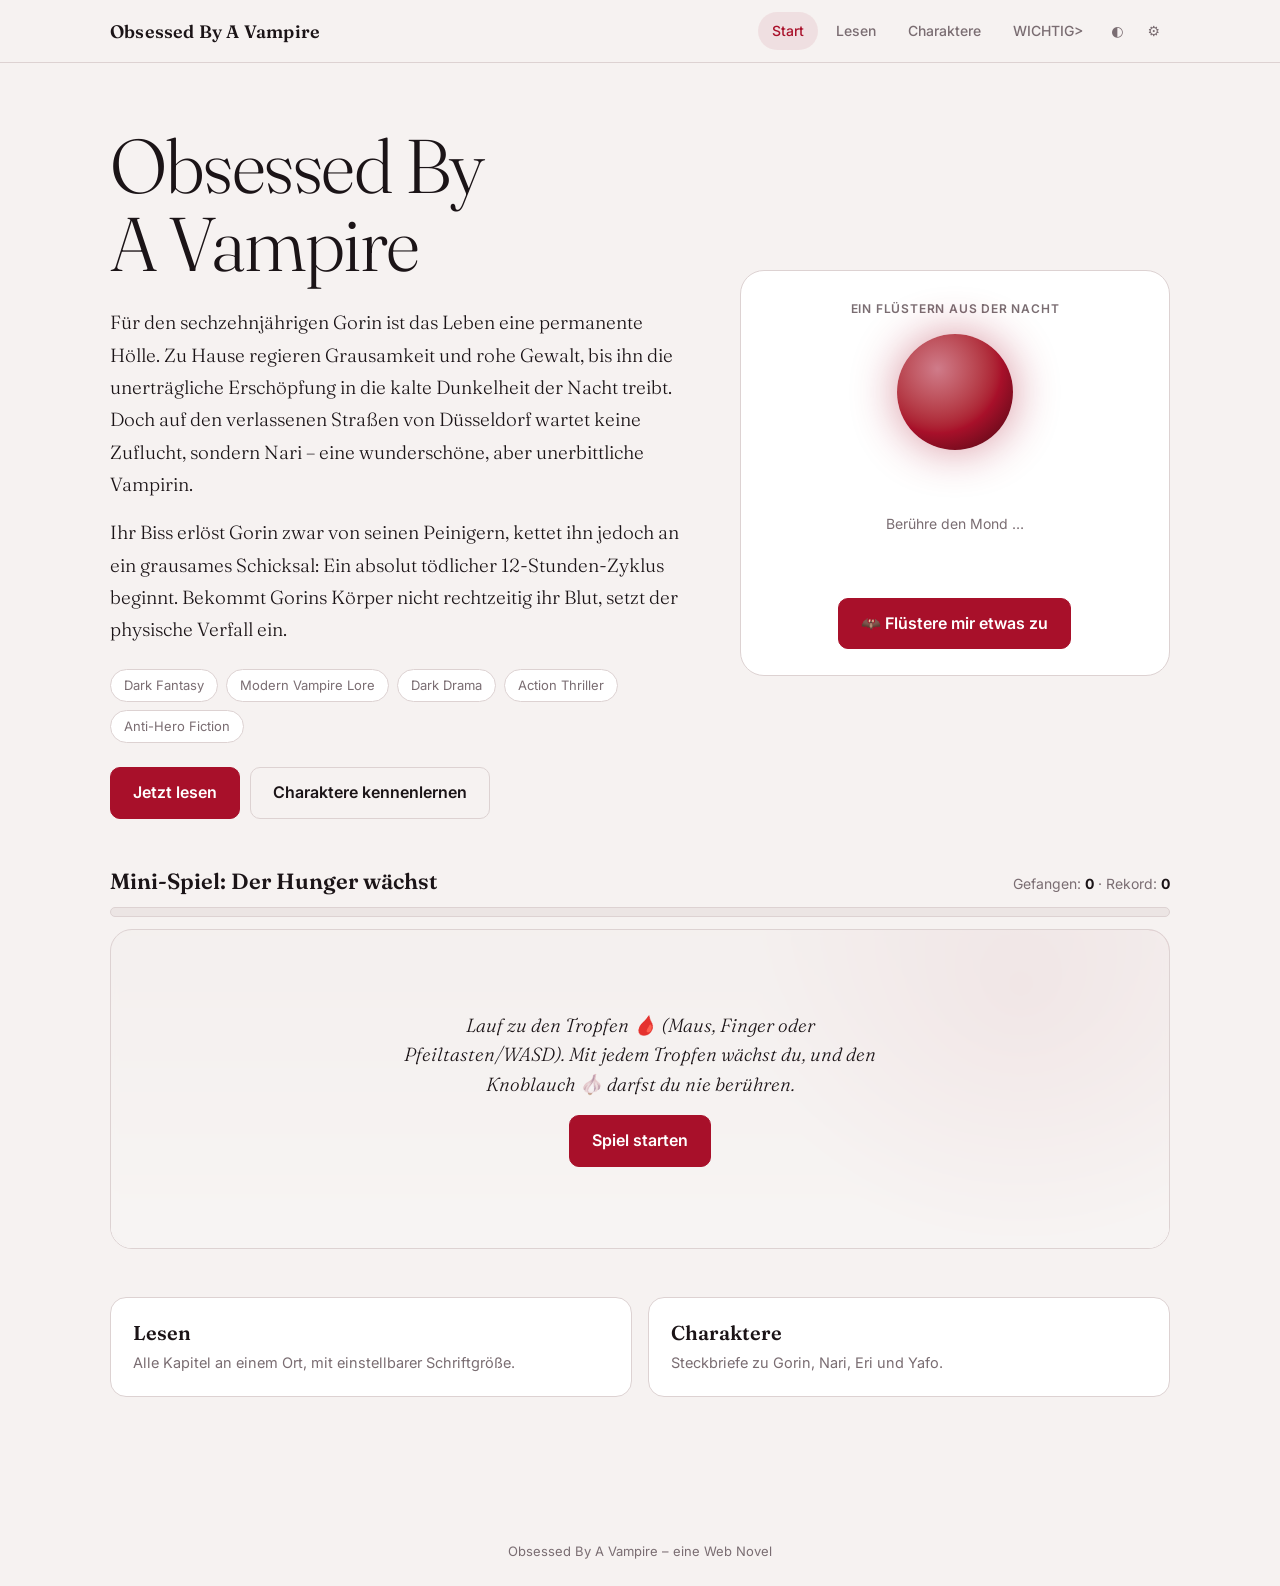
==== commit 0a9defce: "Change card layout from 3 to 2 columns" ====
--- a/index.html
+++ b/index.html
@@ -40,7 +40,7 @@
 .btn.ghost{background:transparent;color:var(--ink);border-color:var(--line)}
 .btn.big{padding:14px 20px;border-radius:12px;font-size:16px}
 .btn:disabled{opacity:.55;cursor:wait}
-.cards{display:grid;grid-template-columns:repeat(3,1fr);gap:16px;margin-top:24px}
+.cards{display:grid;grid-template-columns:repeat(2,1fr);gap:16px;margin-top:24px}
 .card{background:var(--panel);border:1px solid var(--line);border-radius:16px;padding:22px}
 .card h3{font:600 20px var(--serif);margin:0 0 6px}
 .card p{margin:0;color:var(--mute);font-size:14.5px}
@@ -80,19 +80,6 @@
 .facts{display:grid;grid-template-columns:auto 1fr;gap:6px 16px;margin:0;font-size:14px}
 .facts dt{color:var(--mute)}.facts dd{margin:0}
 h2.sec{font:300 34px var(--serif);margin:48px 0 0;letter-spacing:-.5px}
-/* Sneak-Fenster */
-.peek{position:fixed;right:max(16px,env(safe-area-inset-right,0px));bottom:calc(16px + env(safe-area-inset-bottom,0px));width:min(320px,calc(100vw - 32px));background:var(--panel);border:1px solid var(--line);border-radius:18px;box-shadow:0 12px 40px #00000030;z-index:20;overflow:hidden}
-.peek>button{width:100%;display:flex;justify-content:space-between;align-items:center;background:none;border:0;padding:13px 16px;font-weight:600;font-size:14px}
-.peek>button i{width:8px;height:8px;border-radius:50%;background:var(--red);display:inline-block;margin-right:8px;animation:p 2s infinite}
-@keyframes p{50%{opacity:.25}}
-.peek .body{display:none;max-height:300px;overflow:auto;border-top:1px solid var(--line)}
-.peek.open .body{display:block}
-.item{padding:14px 16px;border-bottom:1px solid var(--line);font-size:14px}
-.item:last-child{border:0}
-.item b{display:block;font:600 15px var(--serif);margin-bottom:2px}
-.item em{font:italic 300 15px var(--serif);color:var(--ink)}
-.item .k{font-size:12px;color:var(--red);font-weight:600}
-.lock{filter:blur(4px);user-select:none}
 /* Einstellungen */
 .pop{position:fixed;top:calc(62px + env(safe-area-inset-top,0px));right:16px;width:min(300px,calc(100vw - 32px));background:var(--panel);border:1px solid var(--line);border-radius:18px;box-shadow:0 12px 40px #00000030;padding:20px;z-index:30}
 .pop h4,.box h4{margin:0 0 16px;font:600 20px var(--serif)}
@@ -160,7 +147,7 @@
 <button data-go="start" aria-current="true">Start</button>
 <button data-go="lesen">Lesen</button>
 <button data-go="chars">Charaktere</button>
-<a href="https://youtu.be/dQw4w9WgXcQ?si=1VpFXnEkpfEoM3K6">WICHTIG</a>
+<a href="https://youtu.be/dQw4w9WgXcQ?si=Yt-m0QjZY_h96mpp">WICHTIG></a>
 <button class="theme" id="theme" aria-label="Hell oder dunkel wechseln">◐</button>
 <button class="theme" id="gear" aria-label="Einstellungen" aria-expanded="false">⚙</button>
 </nav></div></header>
@@ -194,7 +181,6 @@
 <div class="cards">
 <div class="card"><h3>Lesen</h3><p>Alle Kapitel an einem Ort, mit einstellbarer Schriftgröße.</p></div>
 <div class="card"><h3>Charaktere</h3><p>Steckbriefe zu Gorin, Nari, Eri und Yafo.</p></div>
-<div class="card"><h3>Sneak Peeks &amp; Leaks</h3><p>Das kleine Fenster unten rechts verrät, was als Nächstes kommt.</p></div>
 </div>
 </section>
  
@@ -255,10 +241,6 @@
 </div>
 </div>
  
-<aside class="peek" id="peek" aria-label="Sneak Peeks und Leaks">
-<button id="pk" aria-expanded="false"><span><i></i>Sneak Peeks &amp; Leaks</span><span id="pa">+</span></button>
-<div class="body" id="pb"></div>
-</aside>
 <footer>Obsessed By A Vampire – eine Web Novel</footer>
  
 <script src="auth.js" onerror="window.__noAuth=1"></script>
@@ -365,10 +347,6 @@
 {"n": "Nari", "r": "Unbekannte", "f": {"Alter": "unbekannt", "Ort": "Düsseldorf", "Spezies": "noch unklar"}, "d": "Gorin trifft sie in der Nacht. Sie hört ihm zu, nimmt ihn in den Arm und beißt ihn schließlich in den Nacken."},
 {"n": "Eri", "r": "Gorins Mutter", "f": {"Rolle": "Mutter von Gorin", "Aussehen": "hager, tiefe Falten, dunkles Haar"}, "d": "Kalt, verbittert und gewalttätig. Sie hat Gorin als Kind mit heißem Kaffee verbrüht und ihm vor einem Jahr Messerschnitte zugefügt. Auch ihre eigenen Eltern haben sie emotional verstoßen."},
 {"n": "Yafo", "r": "Gorins Vater", "f": {"Rolle": "Vater von Gorin", "Aussehen": "schwer, dicke Brille"}, "d": "Jähzornig und träge. Er zwingt Gorin zu Diebstählen, schlägt ihn und seine Frau und sperrt seinen Sohn ein. Er wurde selbst in Härte erzogen."}];
-const peeks=[
-{k:"Sneak Peek",t:"Kapitel 1",q:"„Ihr Lächeln war das Letzte, was er sah, bevor die Welt still wurde.“ (Platzhalter)"},
-{k:"Leak",t:"Akira zieht die Schlinge zu",q:"Ein neues Mitglied von TSLTD tritt in Erscheinung."},
-{k:"Leak",t:"Seis Entscheidung",q:"████████ ███ ██████ ███████",lock:1}];
  
 const $=s=>document.querySelector(s);
 const store=(k,v)=>{try{localStorage.setItem(k,v)}catch(e){}};
@@ -401,11 +379,6 @@
 Object.entries(c.f).forEach(([k,v])=>{const dt=document.createElement('dt'),dd=document.createElement('dd');dt.textContent=k;dd.textContent=v;el.querySelector('dl').append(dt,dd)});
 $('#cg').append(el)});
  
-/* ===== Sneak Peeks ===== */
-peeks.forEach(p=>{const d=document.createElement('div');d.className='item';
-d.innerHTML='<span class="k"></span><b></b><em></em>';d.querySelector('.k').textContent=p.k;d.querySelector('b').textContent=p.t;
-const em=d.querySelector('em');em.textContent=p.q;if(p.lock)em.className='lock';$('#pb').append(d)});
-$('#pk').onclick=()=>{const o=$('#peek').classList.toggle('open');$('#pk').setAttribute('aria-expanded',o);$('#pa').textContent=o?'–':'+'};
  
 /* Farbdesign, Hell/Dunkel und Einstellungsfenster stehen in auth.js */
 setFs(+load('oabv-fs')||19);
